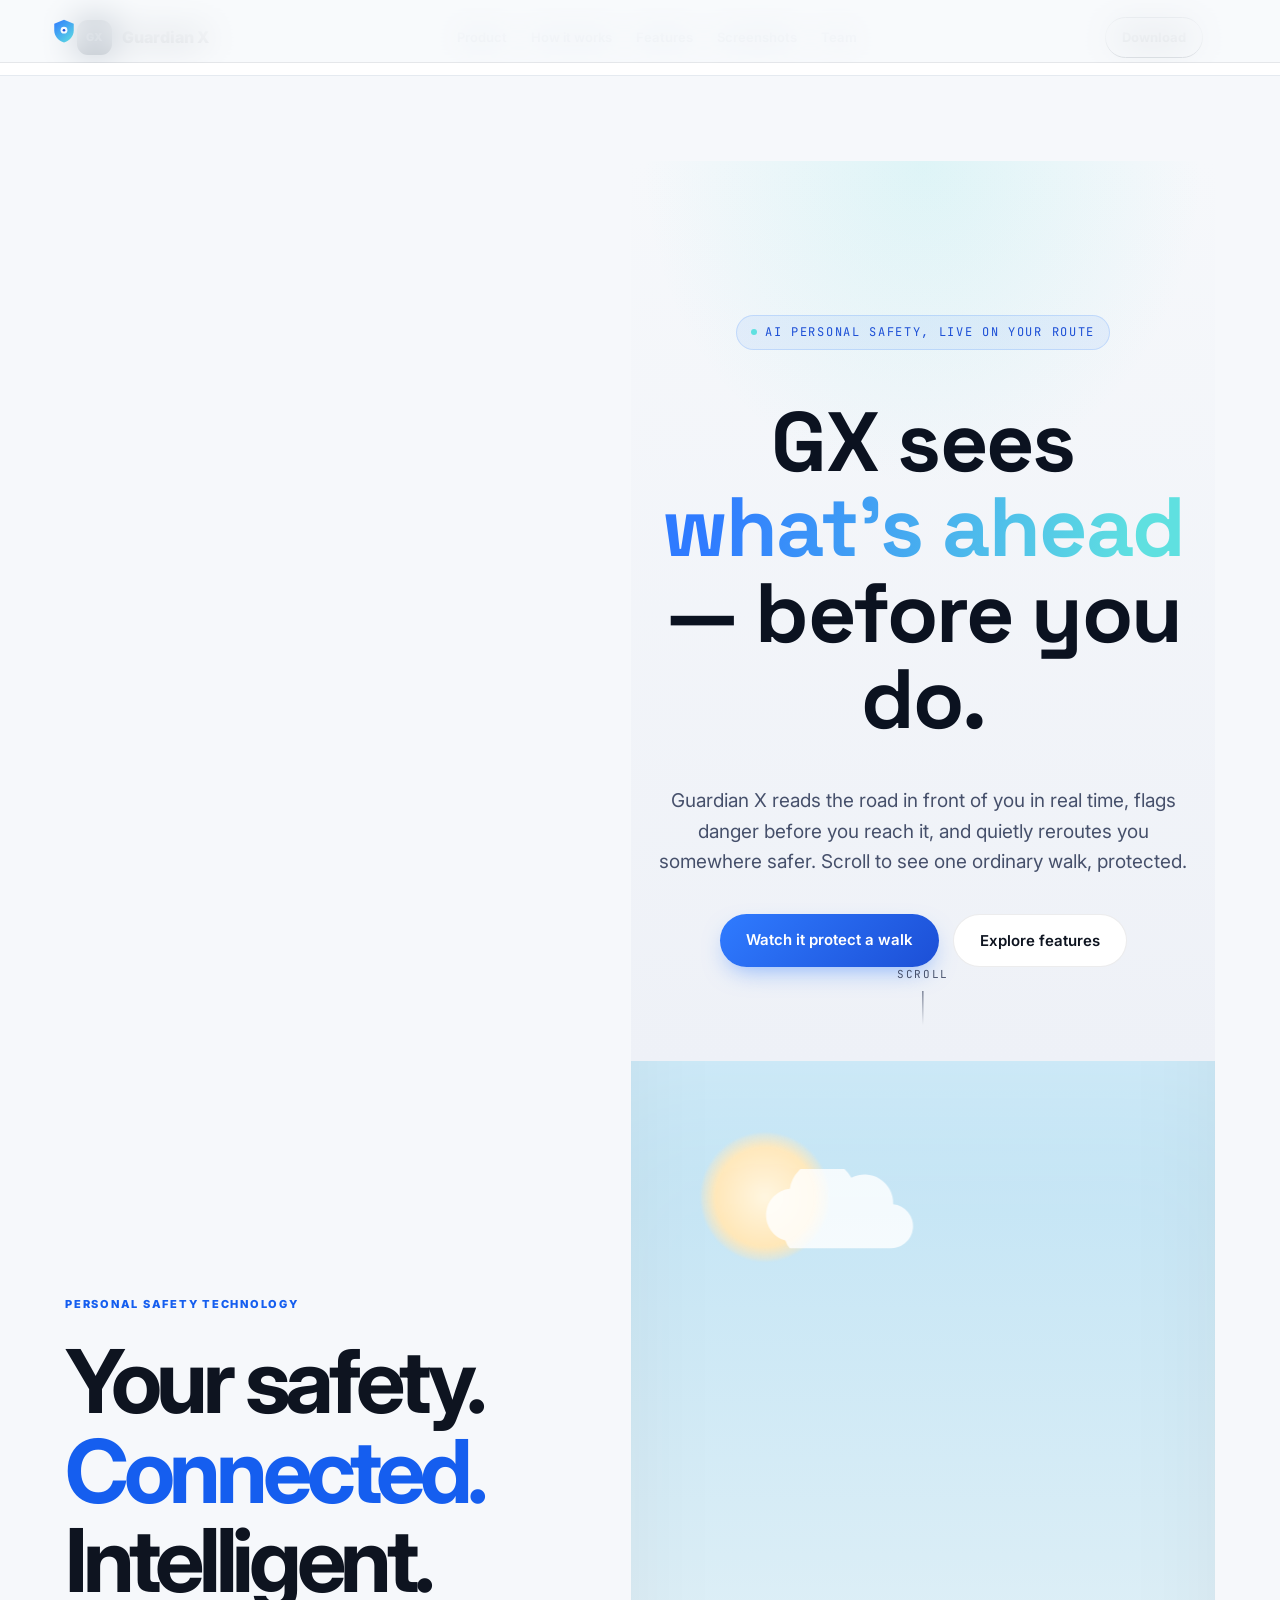
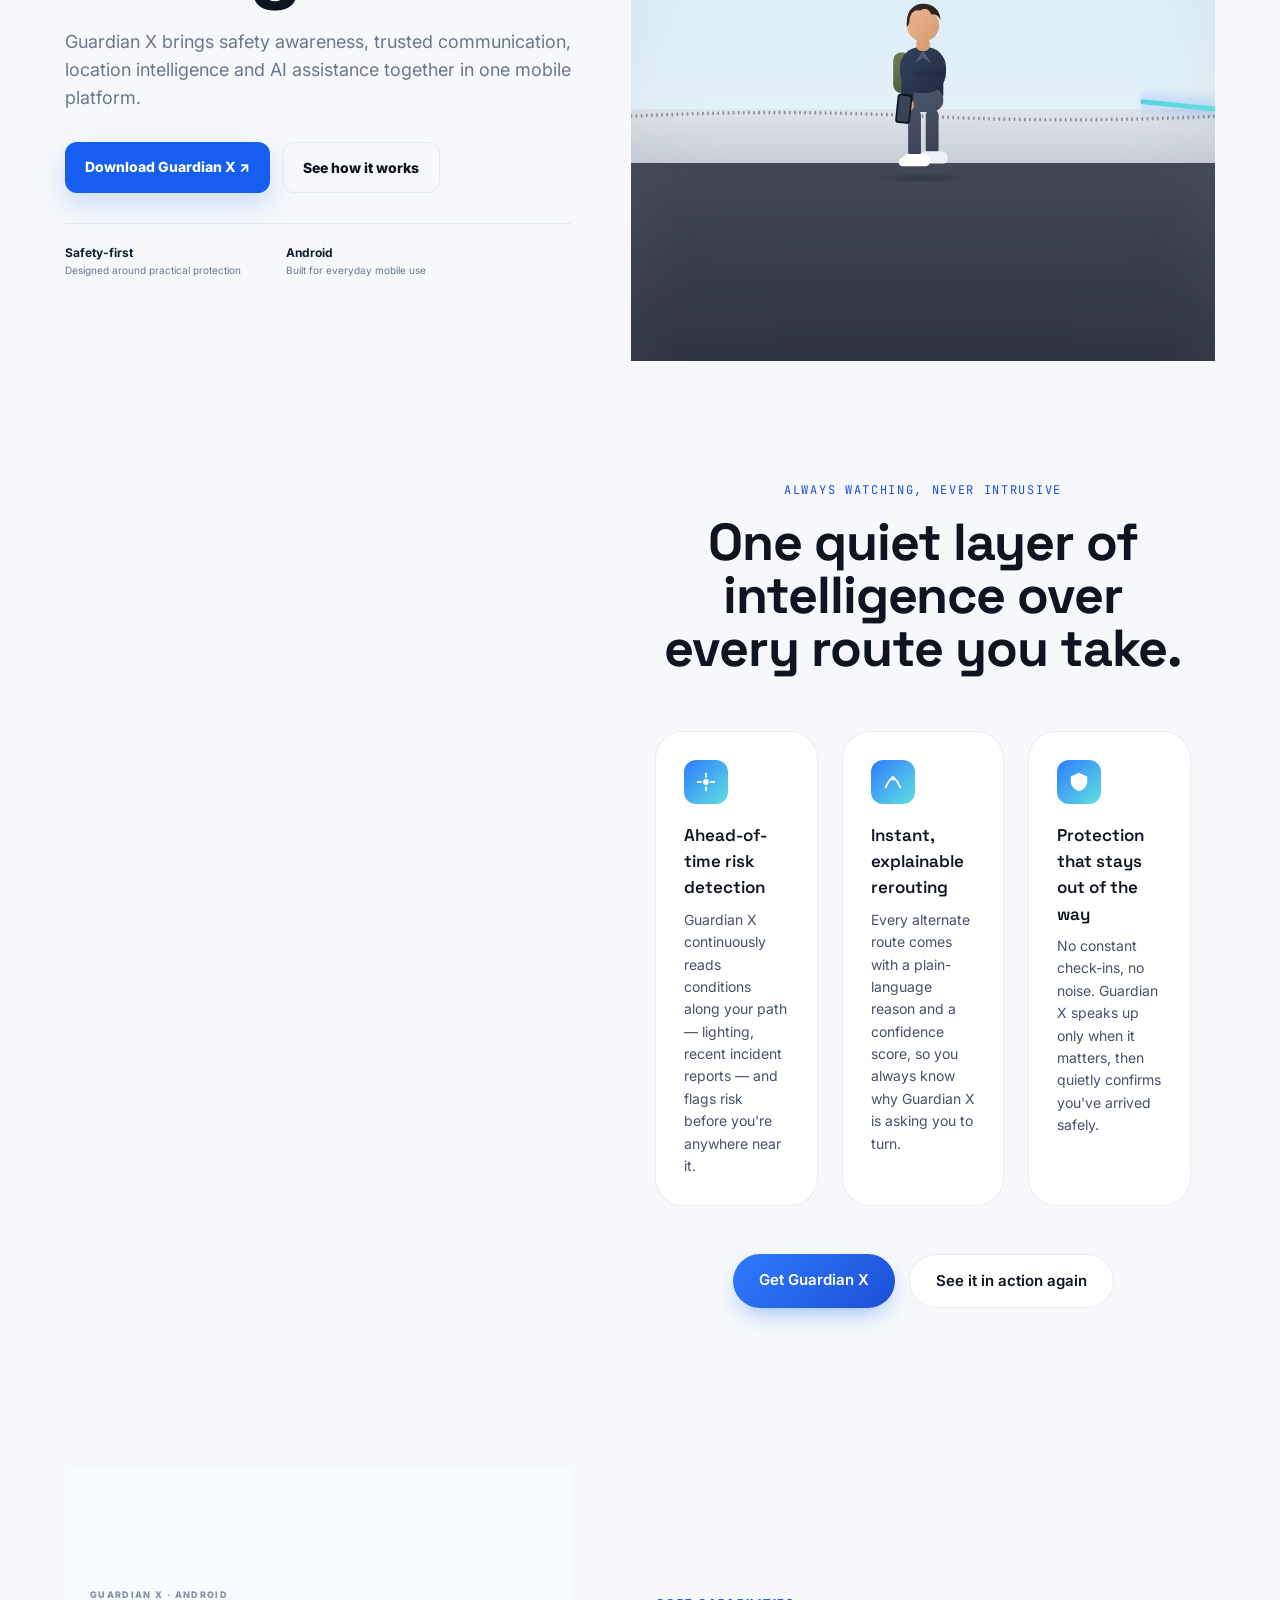
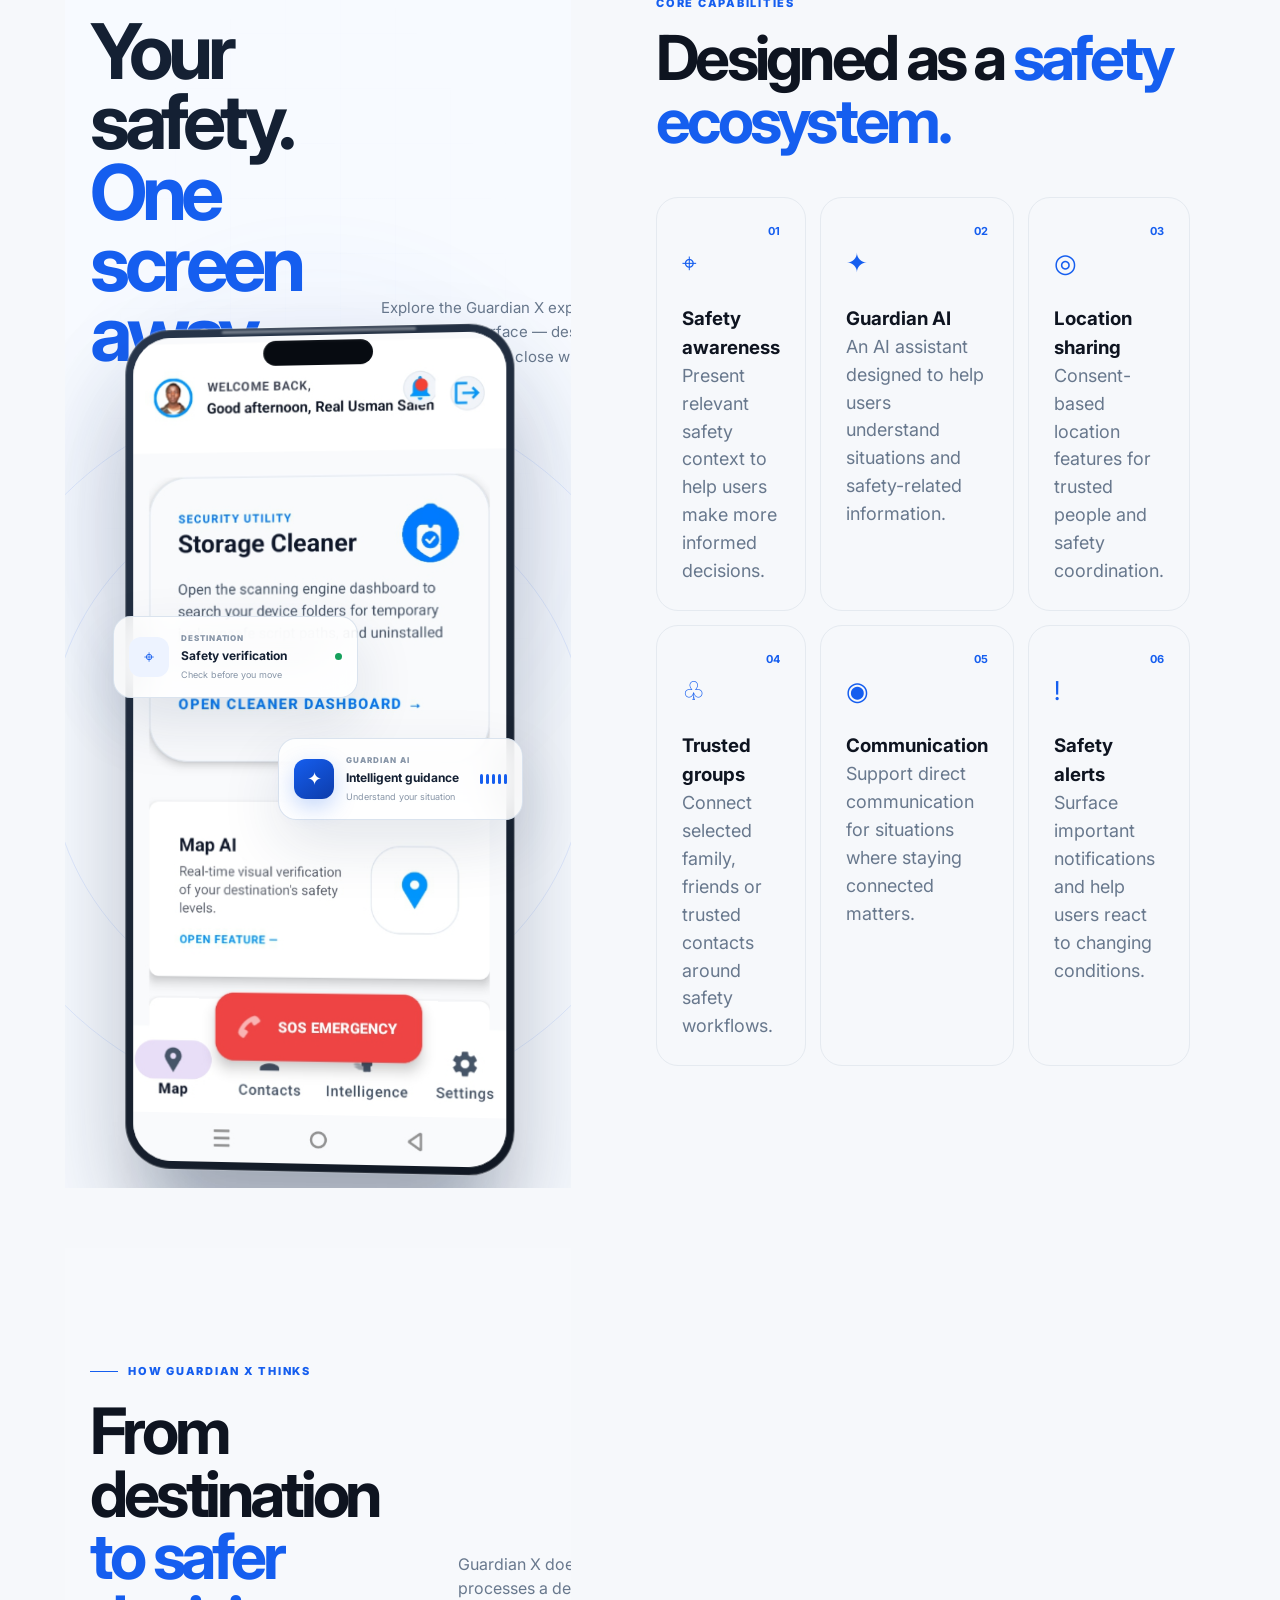
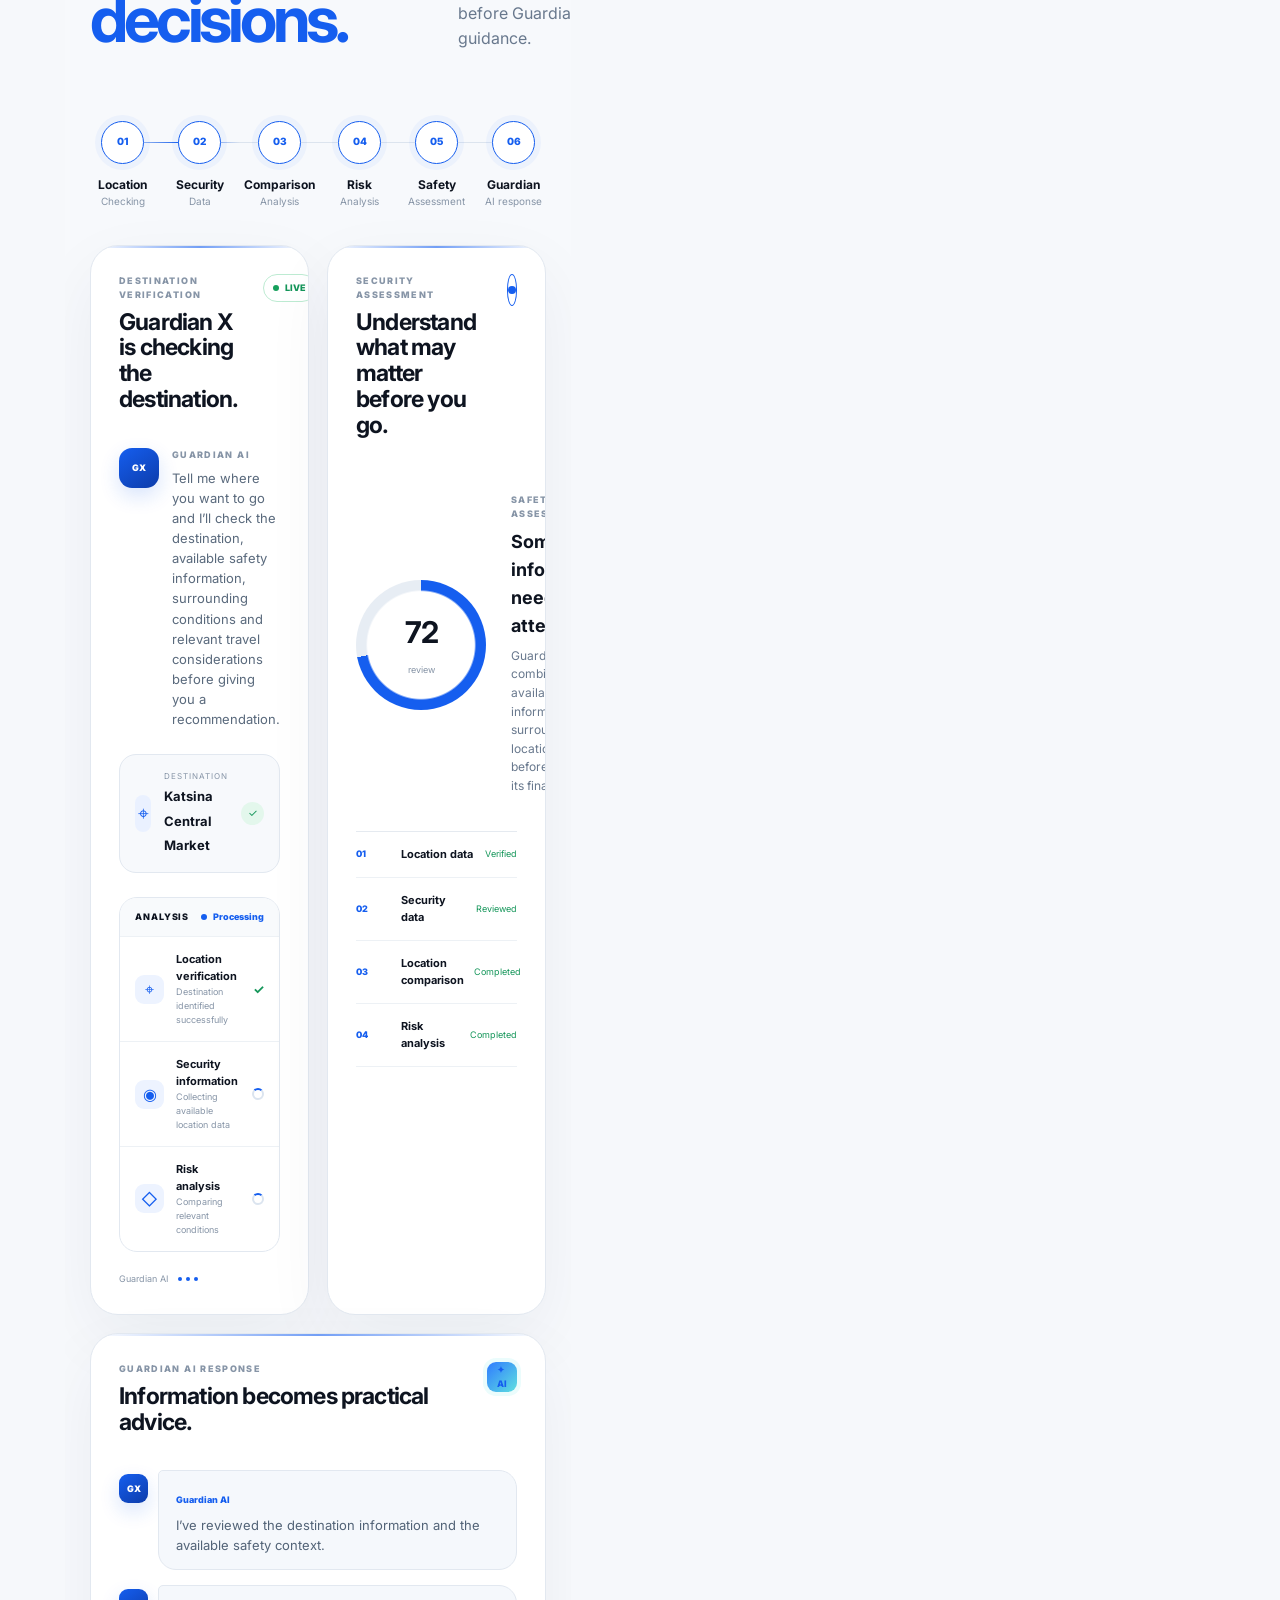
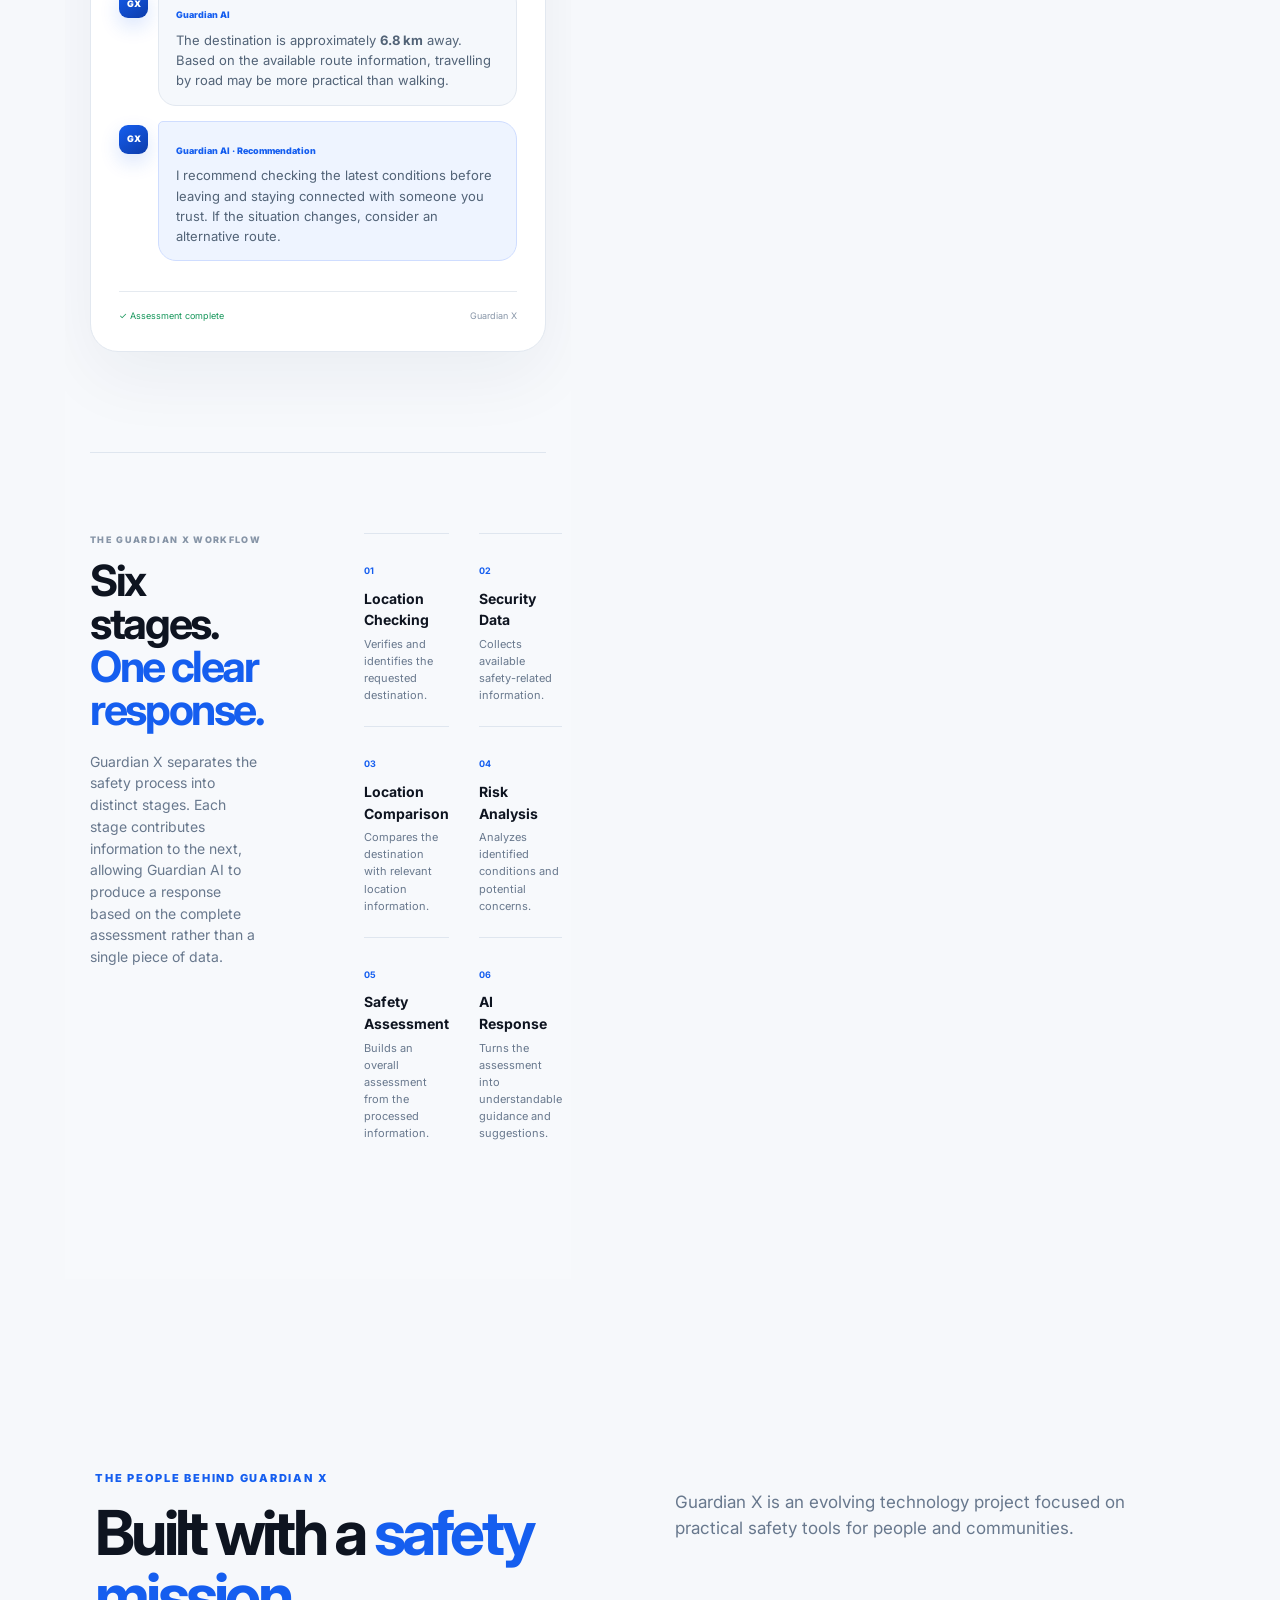
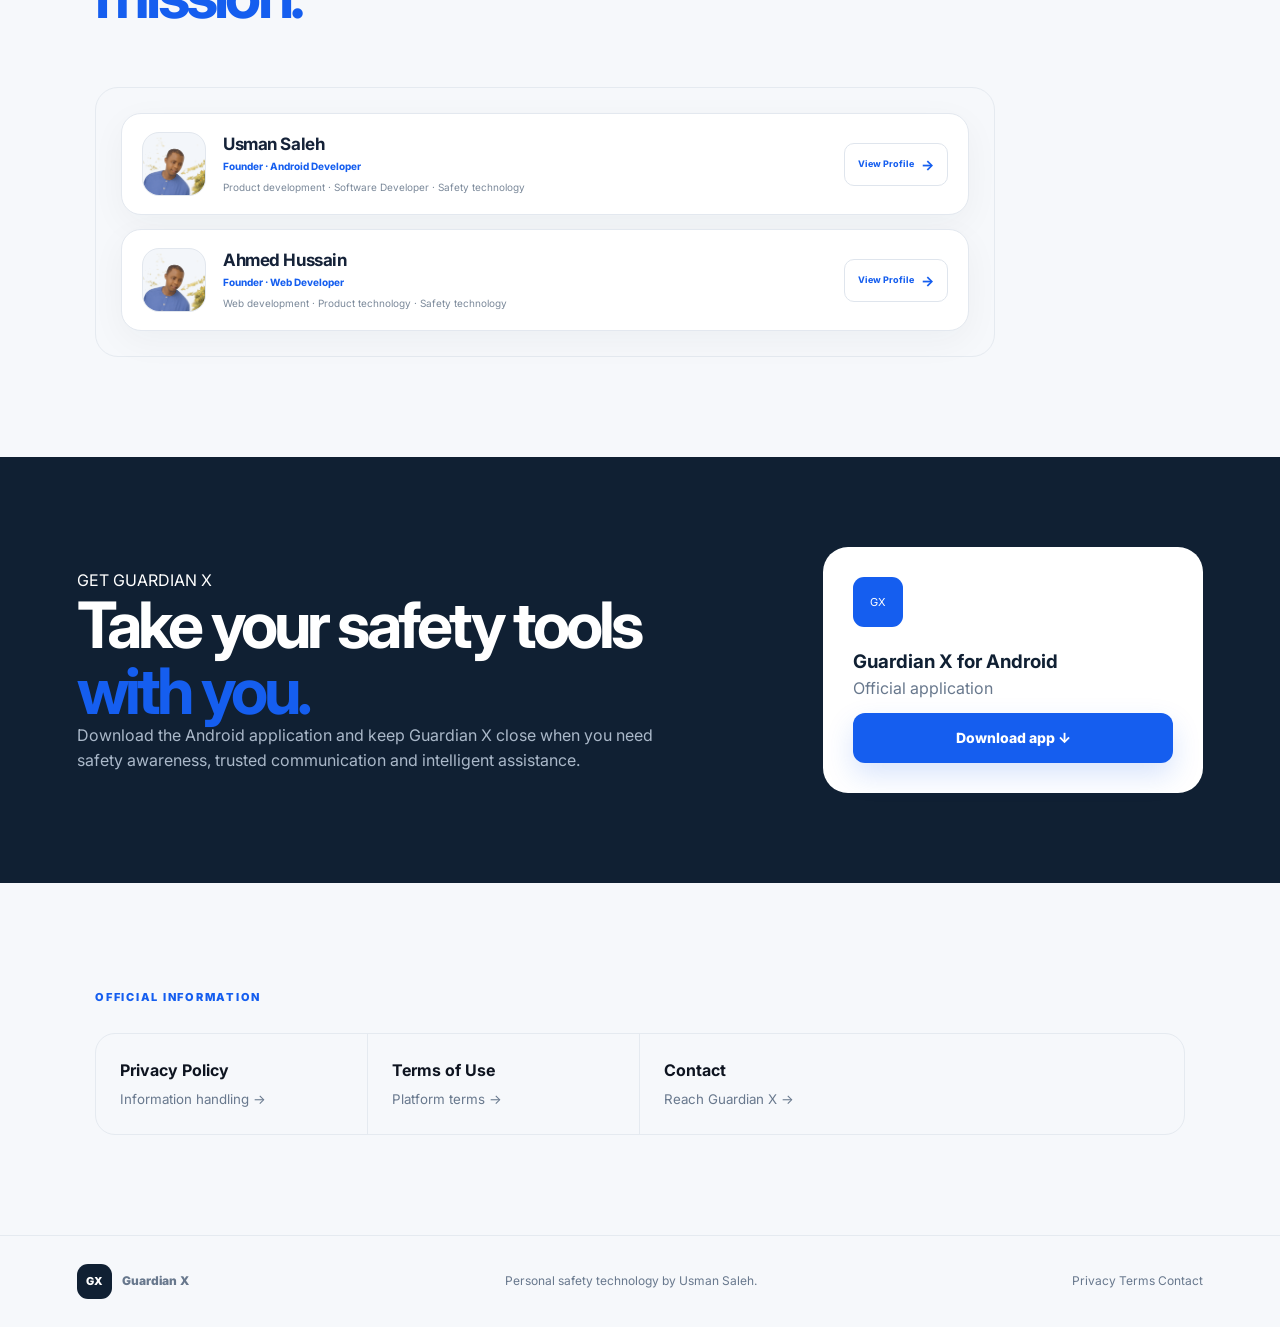
==== index.html @ cfb10de3 "Update index.html" ====
<!doctype html>
<html lang="en">
<head>
<meta charset="utf-8">
<meta name="viewport" content="width=device-width,initial-scale=1">
<meta name="description" content="Guardian X — intelligent personal safety technology.">
<title>Guardian X — Intelligent Personal Safety</title>
<link rel="stylesheet" href="assets/style.css">
<link rel="stylesheet" href="assets/founders.css">
<link rel="stylesheet" href="assets/.css">
  
</head>
<body>

  
<header class="header">
<a class="brand" href="#top"><span>GX</span> Guardian X</a>
<nav><a href="#product">Product</a><a href="#how">How it works</a><a href="#features">Features</a><a href="#screens">Screenshots</a><a href="#team">Team</a></nav>
<a class="nav-btn" href="#download">Download</a>
</header>

<main id="top">
<section class="hero">
<div>
<label>PERSONAL SAFETY TECHNOLOGY</label>
<h1>Your safety.<br><i>Connected.</i> Intelligent.</h1>
<p>Guardian X brings safety awareness, trusted communication, location intelligence and AI assistance together in one mobile platform.</p>
<div class="actions"><a class="primary" href="#download">Download Guardian X ↗</a><a class="secondary" href="#how">See how it works</a></div>
<div class="trust"><div><b>Safety-first</b><small>Designed around practical protection</small></div><div><b>Android</b><small>Built for everyday mobile use</small></div></div>
</div>
  <section id="appContainer"></section>

<script>

  async function loadApp(){

    const html = await fetch("app.html").then(r=>r.text());

    document.getElementById("appContainer").innerHTML = html;

    // CSS
    const css=document.createElement("link");
    css.rel="stylesheet";
    css.href="app.css";
    document.head.appendChild(css);

    // JS
    const js=document.createElement("script");
    js.src="app.js";
    document.body.appendChild(js);

}

loadApp();

</script>

  <section class="gx-app-showcase" id="app-preview">

    <div class="gx-app-bg-glow"></div>
    <div class="gx-app-grid"></div>

    <div class="gx-app-header">

	  <div>
		<span class="gx-mini-label">GUARDIAN X · ANDROID</span>

		<h2>
		  Your safety.
		  <span>One screen away.</span>
		</h2>
	  </div>

	  <p>
		Explore the Guardian X experience through the real application
		interface — designed to keep important safety information close
		when it matters.
	  </p>

    </div>
    <!-- MAIN PRODUCT VIEW -->

    <div class="gx-product-stage">

	  <!-- LEFT FLOATING CARD -->

	  <div class="gx-floating-card gx-float-left">

		<div class="gx-float-icon">⌖</div>

		<div>
		  <small>DESTINATION</small>
		  <strong>Safety verification</strong>
		  <span>Check before you move</span>
		</div>

		<i class="gx-live-dot"></i>

	  </div>


	  <!-- APP SCREEN -->

	  <div class="gx-device-wrap">

		<div class="gx-device-shadow"></div>

		<div class="gx-device">

		  <div class="gx-device-camera"></div>

		  <div class="gx-device-screen">

			<div class="gx-screen-slide active">
			  <img
				src="assets/guardian_x_home.png"
				alt="Guardian X home screen"
			  >
			</div>

			<div class="gx-screen-slide">
			  <img
				src="assets/ai.png"
				alt="Guardian X destination verification"
			  >
			</div>

			<div class="gx-screen-slide">
			  <img
				src="assets/place-security-check.png"
				alt="Guardian X security check"
			  >
			</div>

			<div class="gx-screen-slide">
			  <img
				src="assets/safety-guidance.png"
				alt="Guardian X safety guidance"
			  >
			</div>

		  </div>

		</div>

	  </div>


	  <!-- RIGHT FLOATING CARD -->

	  <div class="gx-floating-card gx-float-right">

		<div class="gx-float-icon ai">✦</div>

		<div>
		  <small>GUARDIAN AI</small>
		  <strong>Intelligent guidance</strong>
		  <span>Understand your situation</span>
		</div>

		<div class="gx-ai-wave">
		  <i></i>
		  <i></i>
		  <i></i>
		  <i></i>
		  <i></i>
		</div>

	  </div>


	  <!-- DECORATIVE ORBIT -->

	  <div class="gx-orbit orbit-one"></div>
	  <div class="gx-orbit orbit-two"></div>

    </div>


    <!-- SLIDE CONTROLS -->

    <div class="gx-slide-controls">

    </div>


    <div class="gx-app-caption">

    </div>

  </section>


<section class="section" id="features">
<label>CORE CAPABILITIES</label><h2>Designed as a <i>safety ecosystem.</i></h2>
<div class="features">
<article><b>01</b><span>⌖</span><h3>Safety awareness</h3><p>Present relevant safety context to help users make more informed decisions.</p></article>
<article><b>02</b><span>✦</span><h3>Guardian AI</h3><p>An AI assistant designed to help users understand situations and safety-related information.</p></article>
<article><b>03</b><span>◎</span><h3>Location sharing</h3><p>Consent-based location features for trusted people and safety coordination.</p></article>
<article><b>04</b><span>♧</span><h3>Trusted groups</h3><p>Connect selected family, friends or trusted contacts around safety workflows.</p></article>
<article><b>05</b><span>◉</span><h3>Communication</h3><p>Support direct communication for situations where staying connected matters.</p></article>
<article><b>06</b><span>!</span><h3>Safety alerts</h3><p>Surface important notifications and help users react to changing conditions.</p></article>
</div>
</section>
  <section class="gx-showcase" id="screens">
    <div class="gx-section">

	  <div class="gx-section-label">
		<span class="gx-label-line"></span>
		HOW GUARDIAN X THINKS
	  </div>

	  <div class="gx-showcase-heading">
		<div>
		  <h2>
			From destination
			<span>to safer decisions.</span>
		  </h2>
		</div>

		<p>
		  Guardian X does more than return information. It processes a
		  destination through multiple safety stages before Guardian AI
		  turns the results into clear, practical guidance.
		</p>
	  </div>


	  <!-- ANALYSIS PIPELINE -->

	  <div class="gx-pipeline">

		<div class="gx-pipeline-line">
		  <div class="gx-pulse"></div>
		</div>

		<div class="gx-pipeline-step active">
		  <div class="gx-step-icon">01</div>
		  <strong>Location</strong>
		  <small>Checking</small>
		</div>

		<div class="gx-pipeline-step active">
		  <div class="gx-step-icon">02</div>
		  <strong>Security</strong>
		  <small>Data</small>
		</div>

		<div class="gx-pipeline-step active">
		  <div class="gx-step-icon">03</div>
		  <strong>Comparison</strong>
		  <small>Analysis</small>
		</div>

		<div class="gx-pipeline-step active">
		  <div class="gx-step-icon">04</div>
		  <strong>Risk</strong>
		  <small>Analysis</small>
		</div>

		<div class="gx-pipeline-step active">
		  <div class="gx-step-icon">05</div>
		  <strong>Safety</strong>
		  <small>Assessment</small>
		</div>

		<div class="gx-pipeline-step active">
		  <div class="gx-step-icon">06</div>
		  <strong>Guardian</strong>
		  <small>AI response</small>
		</div>

	  </div>

	
	  <!-- PRODUCT DEMO -->

	  <div class="gx-demo-grid">


		<!-- DESTINATION VERIFICATION -->

		<article class="gx-demo-card gx-destination-card">

		  <div class="gx-card-top">
			<div>
			  <span class="gx-mini-label">DESTINATION VERIFICATION</span>
			  <h3>Guardian X is checking the destination.</h3>
			</div>

			<span class="gx-live">
			  <i></i> LIVE
			</span>
		  </div>


		  <div class="gx-ai-message">

			<div class="gx-ai-avatar">
			  GX
			</div>

			<div>
			  <span class="gx-message-label">
				GUARDIAN AI
			  </span>

			  <p>
				Tell me where you want to go and I’ll check the
				destination, available safety information,
				surrounding conditions and relevant travel
				considerations before giving you a recommendation.
			  </p>
			</div>

		  </div>


		  <div class="gx-location-input">

			<div class="gx-location-pin">⌖</div>

			<div>
			  <small>DESTINATION</small>
			  <strong>Katsina Central Market</strong>
			</div>

			<span class="gx-check">✓</span>

		  </div>


		  <div class="gx-analysis">

			<div class="gx-analysis-head">
			  <span>ANALYSIS</span>
			  <span class="gx-scanning">
				<i></i> Processing
			  </span>
			</div>


			<div class="gx-analysis-row">
			  <span class="gx-analysis-icon">⌖</span>

			  <div>
				<strong>Location verification</strong>
				<small>Destination identified successfully</small>
			  </div>

			  <b>✓</b>
			</div>


			<div class="gx-analysis-row">
			  <span class="gx-analysis-icon">◉</span>

			  <div>
				<strong>Security information</strong>
				<small>Collecting available location data</small>
			  </div>

			  <b class="gx-loader"></b>
			</div>


			<div class="gx-analysis-row">
			  <span class="gx-analysis-icon">◇</span>

			  <div>
				<strong>Risk analysis</strong>
				<small>Comparing relevant conditions</small>
			  </div>

			  <b class="gx-loader delay"></b>
			</div>

		  </div>


		  <div class="gx-ai-typing">

			<span>Guardian AI</span>

			<div class="gx-dots">
			  <i></i>
			  <i></i>
			  <i></i>
			</div>

		  </div>

		</article>



		<!-- SECURITY CHECK -->

		<article class="gx-demo-card gx-security-card">

		  <div class="gx-card-top">
			<div>
			  <span class="gx-mini-label">SECURITY ASSESSMENT</span>
			  <h3>Understand what may matter before you go.</h3>
			</div>

			<div class="gx-status-ring">
			  <span></span>
			</div>
		  </div>


		  <div class="gx-security-score">

			<div class="gx-score-circle">
			  <div>
				<strong>72</strong>
				<small>review</small>
			  </div>
			</div>

			<div>
			  <span class="gx-message-label">
				SAFETY ASSESSMENT
			  </span>

			  <h4>Some information needs attention.</h4>

			  <p>
				Guardian X combines the available security
				information and surrounding location context
				before preparing its final response.
			  </p>
			</div>

		  </div>


		  <div class="gx-info-list">

			<div>
			  <span>01</span>
			  <strong>Location data</strong>
			  <small>Verified</small>
			</div>

			<div>
			  <span>02</span>
			  <strong>Security data</strong>
			  <small>Reviewed</small>
			</div>

			<div>
			  <span>03</span>
			  <strong>Location comparison</strong>
			  <small>Completed</small>
			</div>

			<div>
			  <span>04</span>
			  <strong>Risk analysis</strong>
			  <small>Completed</small>
			</div>

		  </div>

		</article>



		<!-- AI RESPONSE -->

		<article class="gx-demo-card gx-response-card">

		  <div class="gx-card-top">
			<div>
			  <span class="gx-mini-label">GUARDIAN AI RESPONSE</span>
			  <h3>Information becomes practical advice.</h3>
			</div>

			<span class="gx-ai-badge">✦ AI</span>
		  </div>


		  <div class="gx-chat-window">

			<div class="gx-chat assistant">

			  <div class="gx-small-avatar">
				GX
			  </div>

			  <div class="gx-chat-bubble">

				<span>Guardian AI</span>

				<p>
				  I’ve reviewed the destination information
				  and the available safety context.
				</p>

			  </div>

			</div>


			<div class="gx-chat assistant">

			  <div class="gx-small-avatar">
				GX
			  </div>

			  <div class="gx-chat-bubble">

				<span>Guardian AI</span>

				<p>
				  The destination is approximately
				  <strong>6.8 km</strong> away. Based on the
				  available route information, travelling by
				  road may be more practical than walking.
				</p>

			  </div>

			</div>


			<div class="gx-chat assistant">

			  <div class="gx-small-avatar">
				GX
			  </div>

			  <div class="gx-chat-bubble final">

				<span>Guardian AI · Recommendation</span>

				<p>
				  I recommend checking the latest conditions
				  before leaving and staying connected with
				  someone you trust. If the situation changes,
				  consider an alternative route.
				</p>

			  </div>

			</div>

		  </div>


		  <div class="gx-response-footer">

			<span>
			  ✓ Assessment complete
			</span>

			<span>
			  Guardian X
			</span>

		  </div>

		</article>

	  </div>


	  <!-- EXPLANATION -->

	  <div class="gx-workflow">

		<div class="gx-workflow-copy">

		  <span class="gx-mini-label">
			THE GUARDIAN X WORKFLOW
		  </span>

		  <h3>
			Six stages.
			<span>One clear response.</span>
		  </h3>

		  <p>
			Guardian X separates the safety process into distinct
			stages. Each stage contributes information to the next,
			allowing Guardian AI to produce a response based on the
			complete assessment rather than a single piece of data.
		  </p>

		</div>


		<div class="gx-workflow-list">

		  <div>
			<b>01</b>
			<strong>Location Checking</strong>
			<p>Verifies and identifies the requested destination.</p>
		  </div>

		  <div>
			<b>02</b>
			<strong>Security Data</strong>
			<p>Collects available safety-related information.</p>
		  </div>

		  <div>
			<b>03</b>
			<strong>Location Comparison</strong>
			<p>Compares the destination with relevant location information.</p>
		  </div>

		  <div>
			<b>04</b>
			<strong>Risk Analysis</strong>
			<p>Analyzes identified conditions and potential concerns.</p>
		  </div>

		  <div>
			<b>05</b>
			<strong>Safety Assessment</strong>
			<p>Builds an overall assessment from the processed information.</p>
		  </div>

		  <div>
			<b>06</b>
			<strong>AI Response</strong>
			<p>Turns the assessment into understandable guidance and suggestions.</p>
		  </div>

		</div>

	  </div>

    </div>
  </section>
</section>
	  <!-- FOUNDERS -->

	<section class="section" id="team">

	  <label>THE PEOPLE BEHIND GUARDIAN X</label>

	  <div class="two">
        <h2>Built with a <i>safety mission.</i></h2>

        <p>
		  Guardian X is an evolving technology project focused on
		  practical safety tools for people and communities.
        </p>
	  </div>


	  <div class="team">

        <!-- FOUNDER 01 -->
        <div class="team-member">

		  <img
			src="assets/fu.png"
			alt="Usman Saleh"
			class="avatar"
		  >

		  <div class="team-details">

			<h3>Usman Saleh</h3>

			<b>Founder · Android Developer</b>

			<p>
			  Product development · Software Developer ·
			  Safety technology
			</p>

		  </div>

		  <a
			href="usman.html"
			class="team-profile">

			View Profile
			<span>→</span>

		  </a>

        </div>


        <!-- FOUNDER 02 -->
        <div class="team-member">

		  <img
			src="assets/fu.png"
			alt="Founder"
			class="avatar"
		  >

		  <div class="team-details">

			<h3>Ahmed Hussain</h3>

			<b>Founder · Web Developer</b>

			<p>
			  Web development · Product technology ·
			  Safety technology
			</p>

		  </div>

		  <a
			href="founder-2.html"
			class="team-profile">

			View Profile
			<span>→</span>

		  </a>

        </div>

	  </div>

	</section>
<section class="download" id="download">
<div><label>GET GUARDIAN X</label><h2>Take your safety tools<br><i>with you.</i></h2><p>Download the Android application and keep Guardian X close when you need safety awareness, trusted communication and intelligent assistance.</p></div>
<div class="download-card"><div class="badge">GX</div><h3>Guardian X for Android</h3><p>Official application</p><a class="primary full" href="#" 
onclick="alert('Download link not available now');return false;">Download app ↓</a></div>
</section>

<section class="section"><label>OFFICIAL INFORMATION</label>
<div class="links">
<a href="pages/privacy.html"><b>Privacy Policy</b><small>Information handling →</small></a>
<a href="pages/terms.html"><b>Terms of Use</b><small>Platform terms →</small></a>
<a href="pages/contact.html"><b>Contact</b><small>Reach Guardian X →</small></a>
</div></section>
</main>

<footer><a class="brand" href="#top"><span>GX</span> Guardian X</a><p>Personal safety technology by Usman Saleh.</p><div><a href="pages/privacy.html">Privacy</a> <a href="pages/terms.html">Terms</a> <a href="pages/contact.html">Contact</a></div></footer>

<script type="text/javascript">
    (function(c,l,a,r,i,t,y){
        c[a]=c[a]||function(){(c[a].q=c[a].q||[]).push(arguments)};
        t=l.createElement(r);t.async=1;t.src="https://www.clarity.ms/tag/"+i;
        y=l.getElementsByTagName(r)[0];y.parentNode.insertBefore(t,y);
    })(window, document, "clarity", "script", "xvtk78280f");
</script>
<script src="app.js"></script>
</body></html>
---- assets/style.css ----
*{box-sizing:border-box}html{scroll-behavior:smooth}body{margin:0;font-family:Inter,Arial,sans-serif;color:#102033;background:#fff;line-height:1.55}a{text-decoration:none;color:inherit}.header{height:76px;border-bottom:1px solid #e5eaf0;display:flex;align-items:center;padding:0 6%;gap:30px;position:sticky;top:0;background:#fffffff2;backdrop-filter:blur(14px);z-index:5}.brand{display:flex;align-items:center;gap:10px;font-weight:850}.brand span,.badge{display:grid;place-items:center;background:#102033;color:white;width:35px;height:35px;border-radius:11px;font-size:11px}.header nav{display:flex;gap:24px;margin:auto;color:#68788d;font-size:13px;font-weight:650}.nav-btn{border:1px solid #102033;border-radius:99px;padding:9px 16px;font-size:13px;font-weight:750}.hero{max-width:1200px;margin:auto;min-height:670px;padding:85px 25px;display:grid;grid-template-columns:1.1fr .9fr;gap:60px;align-items:center}.hero label,section>label{font-size:11px;letter-spacing:.16em;color:#155eef;font-weight:850}.hero h1,h2{letter-spacing:-.06em;line-height:1.02}.hero h1{font-size:clamp(50px,7vw,88px);margin:22px 0}.hero i,h2 i{color:#155eef;font-style:normal}.hero p{font-size:18px;color:#68788d;max-width:650px}.actions{display:flex;gap:12px;margin:30px 0;flex-wrap:wrap}.primary,.secondary{display:inline-flex;justify-content:center;padding:14px 20px;border-radius:12px;font-weight:800;font-size:14px}.primary{background:#155eef;color:#fff;box-shadow:0 12px 28px #155eef2b}.secondary{border:1px solid #e5eaf0}.trust{display:flex;gap:45px;border-top:1px solid #e5eaf0;padding-top:20px;font-size:12px;color:#68788d}.trust b,.trust small{display:block}.trust b{color:#102033}.phone{width:310px;height:555px;background:#17283a;border:8px solid #17283a;border-radius:43px;margin:auto;box-shadow:0 35px 80px #17283a2b}.phone-screen{height:100%;border-radius:35px;background:linear-gradient(160deg,#f7fbff,#e8f1ff);padding:27px 20px;position:relative}.phone-head{display:flex;justify-content:space-between;font-size:12px;font-weight:800;margin-bottom:45px}.phone-head b{color:#18a957}.phone-screen h2{font-size:28px;margin:8px 0 25px}.card{background:white;border-radius:17px;padding:15px;display:flex;gap:10px;align-items:center;box-shadow:0 12px 25px #203e6314;font-size:12px}.card>span{background:#edf4ff;padding:8px;border-radius:11px;color:#155eef}.card div{flex:1}.card small,.tiles small{display:block;color:#68788d;font-size:10px}.tiles{display:grid;grid-template-columns:1fr 1fr;gap:10px;margin-top:10px}.tiles>div{background:white;border-radius:15px;padding:13px;font-size:10px}.tiles b{display:block;color:#155eef;margin-bottom:10px}.phone-nav{position:absolute;bottom:15px;left:20px;right:20px;background:#fff;border-radius:15px;padding:13px;text-align:center;color:#9aa7b7}.phone-nav span{color:#155eef}.strip{border-block:1px solid #e5eaf0;padding:21px 5%;display:flex;justify-content:center;gap:45px;flex-wrap:wrap;color:#9aa7b7;font-size:10px;letter-spacing:.14em;font-weight:800}.section{max-width:1140px;margin:auto;padding:100px 25px}.two{display:grid;grid-template-columns:1fr 1fr;gap:70px}.two h2,.section>h2{font-size:clamp(38px,5vw,62px);margin:12px 0}.two p{color:#68788d;font-size:17px}.soft{background:#f5f8fc}.grid3{display:grid;grid-template-columns:repeat(3,1fr);gap:1px;background:#dfe6ef;margin-top:30px}.grid3 article{background:#f8faff;padding:30px}.grid3 article>b,.steps>b{color:#155eef;font-size:11px}.grid3 h3{font-size:23px}.grid3 p,.steps p,.features p{color:#68788d}.steps{display:grid;grid-template-columns:repeat(4,1fr);margin-top:55px;border-top:1px solid #e5eaf0}.steps>div{padding:25px 20px 25px 0;border-right:1px solid #e5eaf0;margin-right:20px}.features{display:grid;grid-template-columns:repeat(3,1fr);gap:14px;margin-top:45px}.features article{min-height:235px;border:1px solid #e5eaf0;border-radius:22px;padding:25px;position:relative}.features article>b{position:absolute;right:25px;color:#155eef;font-size:11px}.features article>span{display:block;color:#155eef;font-size:26px;margin:20px 0}.showcase{background:#fbfcfe}.shots{display:grid;grid-template-columns:repeat(3,1fr);gap:22px;margin-top:50px}.shot{border:1px solid #e5eaf0;background:white;border-radius:25px;padding:20px}.shot.featured{transform:translateY(-16px);box-shadow:0 25px 60px #142d501f}.mock{min-height:385px;border-radius:17px;background:linear-gradient(155deg,#edf3fb,#fff);padding:22px;margin-bottom:18px}.mock h3{font-size:29px;line-height:1.03;margin:45px 0 20px}.map{height:105px;border-radius:15px;background:repeating-linear-gradient(45deg,#e1e9f3,#e1e9f3 10px,#d5e0ec 11px,#d5e0ec 12px)}.line{height:12px;background:#dbe4ef;border-radius:8px;margin-top:18px}.short{width:60%}.bubble{padding:11px;border-radius:14px;background:#e8f0ff;font-size:11px}.bubble.user{background:#155eef;color:white;margin-left:30px}.input{margin-top:40px;background:white;border:1px solid #e1e7ef;padding:12px;border-radius:13px;color:#8b98a9;font-size:11px}.person{padding:14px 0;border-bottom:1px solid #e4e9ef;font-size:12px}.team{display:flex;gap:20px;align-items:center;border:1px solid #e5eaf0;border-radius:23px;padding:25px;margin-top:45px;max-width:650px}.avatar{width:70px;height:70px;border-radius:20px;background:#eaf2ff;color:#155eef;display:grid;place-items:center;font-weight:900}.team h3{margin:0;font-size:22px}.team>b{color:#155eef}.team p,.note{color:#68788d;font-size:13px}.download{background:#102033;color:#fff;padding:90px 6%;display:grid;grid-template-columns:1fr 380px;gap:80px;align-items:center}.download h2{font-size:clamp(40px,5vw,65px)}.download p{color:#aab8c9;max-width:620px}.download-card{background:white;color:#102033;padding:30px;border-radius:25px}.badge{width:50px;height:50px;background:#155eef}.download-card h3{margin:20px 0 0}.download-card p{color:#68788d}.full{width:100%;margin-top:12px}.download-card small{display:block;text-align:center;color:#68788d;margin-top:12px}.links{display:grid;grid-template-columns:repeat(4,1fr);border:1px solid #e5eaf0;border-radius:20px;overflow:hidden;margin-top:25px}.links a{padding:24px;border-right:1px solid #e5eaf0}.links a:last-child{border:0}.links small{display:block;color:#68788d;margin-top:7px}footer{border-top:1px solid #e5eaf0;padding:28px 6%;display:flex;align-items:center;gap:25px;color:#68788d;font-size:12px}footer p{margin:auto}@media(max-width:850px){.header nav{display:none}.hero,.two,.download{grid-template-columns:1fr}.hero{padding-top:55px}
.phone{order:-1;width:275px;height:510px}
.grid3,.features,.shots{grid-template-columns:1fr}
.shot.featured{transform:none}.steps{grid-template-columns:1fr 1fr}
.links{grid-template-columns:1fr 1fr}.links a:nth-child(2){border-right:0}
.links a:nth-child(-n+2){border-bottom:1px solid #e5eaf0}footer{flex-wrap:wrap}footer p{width:100%;order:3}.two{gap:25px}}
.gx-app-showcase {
    position: relative;
    min-height: 900px;
    overflow: hidden;
    background: #f7faff;
    padding: 120px 25px 90px;
    color: #142033;
}

.gx-app-bg-glow {
    position: absolute;
    width: 650px;
    height: 650px;
    left: 50%;
    top: 50%;
    transform: translate(-50%, -50%);
    background: radial-gradient(
        circle,
        rgba(21,94,239,.12),
        rgba(21,94,239,.035) 35%,
        transparent 70%
    );
    filter: blur(8px);
    animation: gxGlow 5s ease-in-out infinite;
}

@keyframes gxGlow {
    0%,100% {
        opacity: .55;
        transform: translate(-50%,-50%) scale(.9);
    }

    50% {
        opacity: 1;
        transform: translate(-50%,-50%) scale(1.08);
    }
}


/* BACKGROUND GRID */

.gx-app-grid {
    position: absolute;
    inset: 0;
    opacity: .35;

    background-image:
        linear-gradient(
            rgba(21,94,239,.035) 1px,
            transparent 1px
        ),
        linear-gradient(
            90deg,
            rgba(21,94,239,.035) 1px,
            transparent 1px
        );

    background-size: 55px 55px;

    mask-image: radial-gradient(
        ellipse at center,
        black 20%,
        transparent 75%
    );
}


/* HEADER */

.gx-app-header {
    position: relative;
    z-index: 5;

    max-width: 1120px;
    margin: auto;

    display: grid;
    grid-template-columns: 1fr 380px;
    gap: 80px;
    align-items: end;
}

.gx-mini-label {
    display: block;
    color: #155eef;
    font-size: 10px;
    letter-spacing: .16em;
    font-weight: 850;
}

.gx-app-header h2 {
    max-width: 720px;
    margin: 15px 0 0;

    font-size: clamp(
        45px,
        6vw,
        82px
    );

    line-height: .92;
    letter-spacing: -.07em;
}

.gx-app-header h2 span {
    color: #155eef;
}

.gx-app-header p {
    color: #68788d;
    font-size: 15px;
    line-height: 1.65;
    margin: 0;
}


/* PRODUCT STAGE */

.gx-product-stage {
    position: relative;

    max-width: 1250px;
    height: 610px;

    margin: 75px auto 0;

    display: flex;
    align-items: center;
    justify-content: center;
}


/* DEVICE */

.gx-device-wrap {
    position: relative;
    z-index: 5;

    width: min(
        390px,
        34vw
    );

    transform:
        perspective(1400px)
        rotateY(-4deg);

    animation: gxDeviceFloat 5s ease-in-out infinite;
}

@keyframes gxDeviceFloat {

    0%,100% {
        transform:
            perspective(1400px)
            rotateY(-4deg)
            translateY(0);
    }

    50% {
        transform:
            perspective(1400px)
            rotateY(-4deg)
            translateY(-13px);
    }
}


/* DEVICE SHADOW */

.gx-device-shadow {
    position: absolute;

    width: 80%;
    height: 70px;

    bottom: -35px;
    left: 10%;

    background: rgba(18,40,70,.22);

    filter: blur(35px);

    animation: gxShadow 5s ease-in-out infinite;
}

@keyframes gxShadow {

    0%,100% {
        transform: scale(.9);
        opacity: .45;
    }

    50% {
        transform: scale(.72);
        opacity: .22;
    }
}


/* PHONE FRAME */

.gx-device {
    position: relative;

    width: 100%;

    aspect-ratio: 9 / 19.5;

    padding: 8px;

    background:
        linear-gradient(
            145deg,
            #28364b,
            #101722
        );

    border-radius: 45px;

    box-shadow:
        0 60px 100px rgba(17,35,60,.28),
        0 0 0 1px rgba(255,255,255,.35),
        inset 0 0 0 1px rgba(255,255,255,.12);
}


/* PHONE HIGHLIGHT */

.gx-device:before {
    content: "";

    position: absolute;

    top: 2px;
    left: 25%;

    width: 50%;
    height: 3px;

    border-radius: 99px;

    background: rgba(255,255,255,.4);

    filter: blur(1px);
}


/* CAMERA / NOTCH */

.gx-device-camera {
    position: absolute;

    z-index: 20;

    width: 110px;
    height: 25px;

    top: 13px;
    left: 50%;

    transform: translateX(-50%);

    border-radius: 20px;

    background: #070b11;

    box-shadow:
        inset 0 1px 3px rgba(255,255,255,.07);
}


/* SCREEN */

.gx-device-screen {
    position: relative;

    width: 100%;
    height: 100%;

    overflow: hidden;

    border-radius: 38px;

    background: #ffffff;
}


/* SCREEN SLIDES */

.gx-screen-slide {
    position: absolute;

    inset: 0;

    opacity: 0;

    transform:
        translateX(35px)
        scale(.97);

    transition:
        opacity .7s ease,
        transform .7s cubic-bezier(.2,.8,.2,1);

    pointer-events: none;
}

.gx-screen-slide.active {
    opacity: 1;

    transform:
        translateX(0)
        scale(1);

    pointer-events: auto;
}

.gx-screen-slide img {
    display: block;

    width: 100%;
    height: 100%;

    object-fit: cover;

    object-position: center;
}


/* FLOATING CARDS */

.gx-floating-card {
    position: absolute;

    z-index: 8;

    display: flex;

    align-items: center;

    gap: 12px;

    width: 245px;

    padding: 15px;

    background: rgba(
        255,
        255,
        255,
        .86
    );

    border: 1px solid
        rgba(214,224,237,.9);

    border-radius: 18px;

    box-shadow:
        0 25px 60px rgba(
            26,
            52,
            87,
            .12
        );

    backdrop-filter: blur(18px);

    animation:
        gxFloatCard 4s
        ease-in-out
        infinite;
}

.gx-float-left {
    left: 5%;
    top: 28%;
}

.gx-float-right {
    right: 5%;
    top: 48%;

    animation-delay: 1.2s;
}

@keyframes gxFloatCard {

    0%,100% {
        transform: translateY(0);
    }

    50% {
        transform: translateY(-12px);
    }
}

.gx-float-icon {
    width: 40px;
    height: 40px;

    flex: 0 0 auto;

    display: grid;
    place-items: center;

    color: #155eef;

    background: #edf3ff;

    border-radius: 12px;

    font-size: 18px;
}

.gx-float-icon.ai {
    background:
        linear-gradient(
            145deg,
            #155eef,
            #0d3caa
        );

    color: white;

    box-shadow:
        0 8px 22px
        rgba(21,94,239,.25);
}

.gx-floating-card small {
    display: block;

    color: #8795a7;

    font-size: 8px;

    letter-spacing: .12em;

    font-weight: 850;
}

.gx-floating-card strong {
    display: block;

    font-size: 12px;

    margin-top: 3px;
}

.gx-floating-card span {
    display: block;

    color: #8795a7;

    font-size: 9px;

    margin-top: 2px;
}

.gx-live-dot {
    width: 7px;
    height: 7px;

    margin-left: auto;

    border-radius: 50%;

    background: #16a05c;

    animation: gxBlink 1.5s infinite;
}


/* AI WAVE */

.gx-ai-wave {
    display: flex;
    align-items: center;
    gap: 3px;

    margin-left: auto;
}

.gx-ai-wave i {
    width: 3px;
    height: 10px;

    border-radius: 4px;

    background: #155eef;

    animation:
        gxWave
        1s
        ease-in-out
        infinite;
}

.gx-ai-wave i:nth-child(2) {
    animation-delay: .12s;
}

.gx-ai-wave i:nth-child(3) {
    animation-delay: .24s;
}

.gx-ai-wave i:nth-child(4) {
    animation-delay: .36s;
}

.gx-ai-wave i:nth-child(5) {
    animation-delay: .48s;
}

@keyframes gxWave {

    0%,100% {
        height: 7px;
    }

    50% {
        height: 18px;
    }
}


/* ORBITS */

.gx-orbit {
    position: absolute;

    border: 1px solid
        rgba(21,94,239,.1);

    border-radius: 50%;

    pointer-events: none;
}

.orbit-one {
    width: 540px;
    height: 540px;

    animation:
        gxOrbit
        22s
        linear
        infinite;
}

.orbit-two {
    width: 720px;
    height: 720px;

    animation:
        gxOrbit
        30s
        linear
        infinite
        reverse;
}

@keyframes gxOrbit {

    from {
        transform: rotate(0deg);
    }

    to {
        transform: rotate(360deg);
    }
}


/* CONTROLS */

.gx-slide-controls {
    position: relative;
    z-index: 10;

    max-width: 750px;

    margin: 15px auto 0;

    display: grid;
    grid-template-columns:
        repeat(4,1fr);

    gap: 8px;
}

.gx-slide {
    cursor: pointer;

    border: 0;

    background: transparent;

    text-align: left;

    padding: 13px 5px;

    border-top: 1px solid #dce4ee;

    color: #8795a7;

    transition: .3s;
}

.gx-slide span {
    font-size: 9px;

    margin-right: 6px;
}

.gx-slide b {
    font-size: 11px;
}

.gx-slide.active {
    border-color: #155eef;
    color: #155eef;
}


/* CAPTION */

.gx-app-caption {
    position: relative;

    max-width: 750px;

    margin: 28px auto 0;

    display: flex;

    justify-content: space-between;

    gap: 30px;

    color: #8795a7;

    font-size: 10px;
}

.gx-app-caption span {
    white-space: nowrap;

    color: #15965a;

    font-weight: 850;
}

.gx-app-caption i {
    display: inline-block;

    width: 6px;
    height: 6px;

    margin-right: 5px;

    border-radius: 50%;

    background: #15965a;

    animation: gxBlink 1.4s infinite;
}

.gx-app-caption p {
    margin: 0;

    max-width: 390px;

    line-height: 1.5;
}


/* MOBILE */

@media(max-width:900px) {

    .gx-app-header {
        grid-template-columns: 1fr;
        gap: 25px;
    }

    .gx-product-stage {
        height: 570px;
    }

    .gx-floating-card {
        width: 210px;
    }

    .gx-float-left {
        left: 0;
    }

    .gx-float-right {
        right: 0;
    }

}

@media(max-width:650px) {

    .gx-app-showcase {
        padding:
            80px
            15px
            60px;
    }

    .gx-product-stage {
        height: 560px;
    }

    .gx-device-wrap {
        width: min(
            330px,
            78vw
        );
    }

    .gx-floating-card {
        width: 175px;
        padding: 10px;
        gap: 8px;
    }

    .gx-float-left {
        left: -5px;
        top: 22%;
    }

    .gx-float-right {
        right: -5px;
        top: 62%;
    }

    .gx-float-icon {
        width: 32px;
        height: 32px;
        font-size: 14px;
    }

    .gx-floating-card strong {
        font-size: 10px;
    }

    .gx-floating-card span {
        font-size: 8px;
    }

    .gx-slide-controls {
        grid-template-columns:
            repeat(2,1fr);
    }

    .gx-app-caption {
        flex-direction: column;
        gap: 10px;
    }

    .gx-orbit {
        display: none;
    }

}
.app-screenshot {
    width: 100%;
    height: 100%;
    display: block;
    object-fit: cover;
    object-position: center;
}

.gx-showcase {
    background: #f7f9fc;
    overflow: hidden;
}

.gx-section {
    max-width: 1180px;
    margin: auto;
    padding: 115px 25px;
}

.gx-section-label {
    display: flex;
    align-items: center;
    gap: 10px;
    color: #155eef;
    font-size: 11px;
    font-weight: 850;
    letter-spacing: .16em;
}

.gx-label-line {
    width: 28px;
    height: 1px;
    background: #155eef;
}

.gx-showcase-heading {
    display: grid;
    grid-template-columns: 1fr 430px;
    gap: 80px;
    align-items: end;
    margin-top: 20px;
}

.gx-showcase-heading h2 {
    font-size: clamp(42px, 5vw, 70px);
    line-height: .98;
    letter-spacing: -.065em;
    margin: 0;
}

.gx-showcase-heading h2 span {
    color: #155eef;
}

.gx-showcase-heading p {
    color: #68788d;
    font-size: 16px;
    margin: 0;
}


/* PIPELINE */

.gx-pipeline {
    display: grid;
    grid-template-columns: repeat(6, 1fr);
    gap: 12px;
    position: relative;
    margin: 70px 0 35px;
}

.gx-pipeline-line {
    position: absolute;
    left: 7%;
    right: 7%;
    top: 21px;
    height: 1px;
    background: #dce4ee;
    overflow: hidden;
}

.gx-pulse {
    width: 30%;
    height: 100%;
    background: linear-gradient(
        90deg,
        transparent,
        #155eef,
        transparent
    );
    animation: gxScan 2.8s infinite linear;
}

@keyframes gxScan {
    from {
        transform: translateX(-130%);
    }

    to {
        transform: translateX(430%);
    }
}

.gx-pipeline-step {
    position: relative;
    text-align: center;
    z-index: 1;
}

.gx-step-icon {
    width: 43px;
    height: 43px;
    margin: auto;
    border-radius: 50%;
    display: grid;
    place-items: center;
    background: white;
    border: 1px solid #dce4ee;
    color: #8795a7;
    font-size: 10px;
    font-weight: 850;
    transition: .3s;
}

.gx-pipeline-step.active .gx-step-icon {
    border-color: #155eef;
    color: #155eef;
    box-shadow: 0 0 0 6px #155eef0b;
}

.gx-pipeline-step strong {
    display: block;
    font-size: 12px;
    margin-top: 12px;
}

.gx-pipeline-step small {
    display: block;
    color: #8795a7;
    font-size: 10px;
}


/* DEMO CARDS */

.gx-demo-grid {
    display: grid;
    grid-template-columns: repeat(2, 1fr);
    gap: 18px;
}

.gx-demo-card {
    position: relative;
    background: #ffffff;
    border: 1px solid #e2e8f0;
    border-radius: 28px;
    padding: 28px;
    min-height: 520px;
    overflow: hidden;
    box-shadow: 0 25px 70px rgba(20,45,80,.055);
}

.gx-demo-card:before {
    content: "";
    position: absolute;
    top: 0;
    left: 0;
    right: 0;
    height: 2px;
    background: linear-gradient(
        90deg,
        transparent,
        #155eef,
        transparent
    );
    opacity: .6;
}

.gx-card-top {
    display: flex;
    justify-content: space-between;
    gap: 25px;
    align-items: flex-start;
}

.gx-mini-label,
.gx-message-label {
    display: block;
    color: #8795a7;
    font-size: 9px;
    letter-spacing: .15em;
    font-weight: 850;
}

.gx-card-top h3 {
    margin: 8px 0 0;
    font-size: 23px;
    line-height: 1.12;
    letter-spacing: -.035em;
}

.gx-live {
    white-space: nowrap;
    font-size: 9px;
    font-weight: 850;
    color: #15965a;
    border: 1px solid #bdebd2;
    border-radius: 99px;
    padding: 6px 9px;
}

.gx-live i,
.gx-scanning i {
    display: inline-block;
    width: 6px;
    height: 6px;
    border-radius: 50%;
    background: #16a05c;
    margin-right: 4px;
    animation: gxBlink 1.4s infinite;
}

@keyframes gxBlink {
    50% {
        opacity: .25;
        transform: scale(.65);
    }
}


/* AI MESSAGE */

.gx-ai-message {
    display: flex;
    gap: 13px;
    margin-top: 35px;
}

.gx-ai-avatar,
.gx-small-avatar {
    flex: 0 0 auto;
    display: grid;
    place-items: center;
    color: white;
    font-size: 9px;
    font-weight: 900;
    background: linear-gradient(145deg,#155eef,#0d3caa);
    box-shadow: 0 8px 20px #155eef2a;
}

.gx-ai-avatar {
    width: 40px;
    height: 40px;
    border-radius: 13px;
}

.gx-ai-message p {
    max-width: 440px;
    margin: 6px 0 0;
    color: #59697c;
    font-size: 13px;
}


/* LOCATION INPUT */

.gx-location-input {
    margin-top: 25px;
    display: flex;
    align-items: center;
    gap: 13px;
    padding: 15px;
    background: #f7f9fc;
    border: 1px solid #e2e8f0;
    border-radius: 17px;
}

.gx-location-pin {
    width: 37px;
    height: 37px;
    display: grid;
    place-items: center;
    color: #155eef;
    background: #eaf1ff;
    border-radius: 11px;
    font-size: 19px;
}

.gx-location-input div {
    flex: 1;
}

.gx-location-input small {
    display: block;
    font-size: 8px;
    color: #8795a7;
    letter-spacing: .12em;
}

.gx-location-input strong {
    font-size: 13px;
}

.gx-check {
    width: 23px;
    height: 23px;
    border-radius: 50%;
    display: grid;
    place-items: center;
    background: #e3f7ec;
    color: #15965a;
    font-size: 11px;
}


/* ANALYSIS */

.gx-analysis {
    margin-top: 24px;
    border: 1px solid #e2e8f0;
    border-radius: 18px;
    overflow: hidden;
}

.gx-analysis-head {
    display: flex;
    justify-content: space-between;
    padding: 12px 15px;
    background: #f8fafc;
    font-size: 9px;
    font-weight: 850;
    letter-spacing: .1em;
}

.gx-scanning {
    color: #155eef;
    letter-spacing: 0;
}

.gx-scanning i {
    background: #155eef;
}

.gx-analysis-row {
    display: flex;
    align-items: center;
    gap: 12px;
    padding: 14px 15px;
    border-top: 1px solid #edf1f5;
}

.gx-analysis-icon {
    width: 29px;
    height: 29px;
    display: grid;
    place-items: center;
    border-radius: 9px;
    background: #edf3ff;
    color: #155eef;
}

.gx-analysis-row div {
    flex: 1;
}

.gx-analysis-row strong,
.gx-analysis-row small {
    display: block;
}

.gx-analysis-row strong {
    font-size: 11px;
}

.gx-analysis-row small {
    color: #8795a7;
    font-size: 9px;
}

.gx-analysis-row > b {
    color: #15965a;
    font-size: 13px;
}

.gx-loader {
    width: 12px;
    height: 12px;
    border: 2px solid #dbe4ef;
    border-top-color: #155eef;
    border-radius: 50%;
    animation: gxSpin .8s linear infinite;
}

@keyframes gxSpin {
    to {
        transform: rotate(360deg);
    }
}

.gx-loader.delay {
    animation-delay: .35s;
}

.gx-ai-typing {
    display: flex;
    gap: 10px;
    align-items: center;
    margin-top: 20px;
    color: #8795a7;
    font-size: 9px;
}

.gx-dots {
    display: flex;
    gap: 4px;
}

.gx-dots i {
    width: 4px;
    height: 4px;
    background: #155eef;
    border-radius: 50%;
    animation: gxTyping 1.2s infinite;
}

.gx-dots i:nth-child(2) {
    animation-delay: .15s;
}

.gx-dots i:nth-child(3) {
    animation-delay: .3s;
}

@keyframes gxTyping {
    0%,100% {
        opacity: .25;
        transform: translateY(0);
    }

    50% {
        opacity: 1;
        transform: translateY(-3px);
    }
}


/* SECURITY */

.gx-security-score {
    display: flex;
    gap: 25px;
    align-items: center;
    margin: 55px 0 35px;
}

.gx-score-circle {
    width: 130px;
    height: 130px;
    flex: 0 0 auto;
    border-radius: 50%;
    display: grid;
    place-items: center;
    background:
        radial-gradient(
            circle,
            white 58%,
            transparent 60%
        ),
        conic-gradient(
            #155eef 72%,
            #e7edf4 0
        );
}

.gx-score-circle div {
    text-align: center;
}

.gx-score-circle strong {
    display: block;
    font-size: 30px;
    letter-spacing: -.05em;
}

.gx-score-circle small {
    color: #8795a7;
    font-size: 9px;
}

.gx-security-score h4 {
    font-size: 18px;
    margin: 7px 0;
}

.gx-security-score p {
    color: #68788d;
    font-size: 12px;
    margin: 0;
}

.gx-status-ring {
    width: 32px;
    height: 32px;
    border-radius: 50%;
    border: 1px solid #155eef;
    display: grid;
    place-items: center;
    animation: gxRing 2s infinite;
}

.gx-status-ring span {
    width: 8px;
    height: 8px;
    background: #155eef;
    border-radius: 50%;
}

@keyframes gxRing {
    50% {
        box-shadow: 0 0 0 8px #155eef0b;
    }
}

.gx-info-list {
    border-top: 1px solid #e5eaf0;
}

.gx-info-list div {
    display: grid;
    grid-template-columns: 35px 1fr auto;
    gap: 10px;
    align-items: center;
    padding: 14px 0;
    border-bottom: 1px solid #edf1f5;
}

.gx-info-list span {
    color: #155eef;
    font-size: 9px;
    font-weight: 850;
}

.gx-info-list strong {
    font-size: 11px;
}

.gx-info-list small {
    color: #15965a;
    font-size: 9px;
}


/* CHAT */

.gx-response-card {
    grid-column: span 2;
    min-height: 580px;
}

.gx-ai-badge {
    color: #155eef;
    background: #edf3ff;
    padding: 7px 10px;
    border-radius: 99px;
    font-size: 9px;
    font-weight: 850;
}

.gx-chat-window {
    max-width: 760px;
    margin: 35px auto 0;
}

.gx-chat {
    display: flex;
    gap: 10px;
    margin-bottom: 15px;
}

.gx-small-avatar {
    width: 29px;
    height: 29px;
    border-radius: 9px;
    margin-top: 4px;
}

.gx-chat-bubble {
    max-width: 590px;
    background: #f5f8fc;
    border: 1px solid #e2e8f0;
    border-radius: 5px 18px 18px 18px;
    padding: 14px 17px;
}

.gx-chat-bubble span {
    color: #155eef;
    font-size: 9px;
    font-weight: 850;
}

.gx-chat-bubble p {
    color: #526377;
    font-size: 13px;
    margin: 5px 0 0;
}

.gx-chat-bubble.final {
    background: #eef4ff;
    border-color: #cfddff;
}

.gx-response-footer {
    max-width: 760px;
    margin: 30px auto 0;
    padding-top: 17px;
    border-top: 1px solid #e5eaf0;
    display: flex;
    justify-content: space-between;
    color: #8795a7;
    font-size: 9px;
}

.gx-response-footer span:first-child {
    color: #15965a;
}


/* WORKFLOW */

.gx-workflow {
    display: grid;
    grid-template-columns: .8fr 1.2fr;
    gap: 100px;
    margin-top: 100px;
    padding-top: 80px;
    border-top: 1px solid #dfe6ef;
}

.gx-workflow-copy h3 {
    font-size: 43px;
    line-height: 1;
    letter-spacing: -.055em;
    margin: 12px 0 20px;
}

.gx-workflow-copy h3 span {
    color: #155eef;
}

.gx-workflow-copy p {
    color: #68788d;
    font-size: 14px;
}

.gx-workflow-list {
    display: grid;
    grid-template-columns: 1fr 1fr;
    gap: 0 30px;
}

.gx-workflow-list > div {
    border-top: 1px solid #dfe6ef;
    padding: 22px 0;
}

.gx-workflow-list b {
    color: #155eef;
    font-size: 9px;
}

.gx-workflow-list strong {
    display: block;
    margin-top: 7px;
    font-size: 14px;
}

.gx-workflow-list p {
    color: #68788d;
    font-size: 11px;
    margin: 5px 0 0;
}


/* MOBILE */

@media(max-width:850px) {

    .gx-showcase-heading,
    .gx-workflow {
        grid-template-columns: 1fr;
        gap: 30px;
    }

    .gx-pipeline {
        grid-template-columns: repeat(3,1fr);
        gap: 30px 10px;
    }

    .gx-pipeline-line {
        display: none;
    }

    .gx-demo-grid {
        grid-template-columns: 1fr;
    }

    .gx-response-card {
        grid-column: auto;
    }

    .gx-security-score {
        align-items: flex-start;
    }

    .gx-workflow-list {
        grid-template-columns: 1fr;
    }
}

@media(max-width:520px) {

    .gx-section {
        padding: 75px 18px;
    }

    .gx-demo-card {
        padding: 20px;
        border-radius: 22px;
    }

    .gx-security-score {
        flex-direction: column;
    }

    .gx-score-circle {
        width: 110px;
        height: 110px;
    }

    .gx-pipeline {
        grid-template-columns: repeat(2,1fr);
    }

}
---- assets/founders.css ----
.team {
    max-width: 900px;
    margin-top: 48px;
    display: flex;
    flex-direction: column;
    gap: 14px;
}

.team-member {
    width: 100%;
    min-height: 92px;

    display: flex;
    align-items: center;

    padding: 18px 20px;

    box-sizing: border-box;

    border: 1px solid #e3e8ef;
    border-radius: 20px;

    background: #ffffff;

    box-shadow:
        0 10px 35px rgba(20, 35, 55, 0.045);

    transition:
        transform .3s ease,
        box-shadow .3s ease,
        border-color .3s ease;
}

.team-member:hover {
    transform: translateY(-3px);

    border-color: #cdd8e7;

    box-shadow:
        0 18px 45px rgba(20, 35, 55, 0.09);
}


/* REAL FOUNDER IMAGE */

.avatar {
    width: 64px;
    height: 64px;

    flex: 0 0 64px;

    object-fit: cover;

    border-radius: 17px;

    display: block;

    border: 1px solid #e2e7ee;

    background: #f3f6fa;
}


/* INFORMATION */

.team-details {
    min-width: 0;

    margin-left: 17px;

    flex: 1;
}

.team-details h3 {
    margin: 0 0 4px;

    color: #152238;

    font-size: 17px;

    line-height: 1.2;

    letter-spacing: -.025em;
}

.team-details b {
    display: block;

    color: #155eef;

    font-size: 10px;

    font-weight: 750;
}

.team-details p {
    margin: 6px 0 0;

    color: #7b899a;

    font-size: 10px;

    line-height: 1.4;
}


/* VIEW PROFILE */

.team-profile {
    flex: 0 0 auto;

    display: inline-flex;

    align-items: center;

    gap: 7px;

    margin-left: 20px;

    padding: 10px 13px;

    border: 1px solid #dfe5ed;

    border-radius: 10px;

    color: #155eef;

    background: #ffffff;

    text-decoration: none;

    font-size: 9px;

    font-weight: 750;

    transition:
        background .25s ease,
        color .25s ease,
        border-color .25s ease;
}

.team-profile span {
    font-size: 14px;

    transition:
        transform .25s ease;
}

.team-profile:hover {
    background: #155eef;

    border-color: #155eef;

    color: #ffffff;
}

.team-profile:hover span {
    transform: translateX(3px);
}


/* MOBILE */

@media (max-width: 650px) {

    .team {
        margin-top: 35px;
    }

    .team-member {
        padding: 15px;

        min-height: 82px;
    }

    .avatar {
        width: 55px;
        height: 55px;

        flex-basis: 55px;

        border-radius: 14px;
    }

    .team-details {
        margin-left: 13px;
    }

    .team-details h3 {
        font-size: 14px;
    }

    .team-details b {
        font-size: 9px;
    }

    .team-details p {
        font-size: 8px;
    }

    .team-profile {
        padding: 8px 9px;

        margin-left: 10px;

        font-size: 8px;
    }

}

@media (max-width: 460px) {

    .team-member {
        align-items: flex-start;

        position: relative;
    }

    .team-details {
        padding-right: 5px;
    }

    .team-profile {
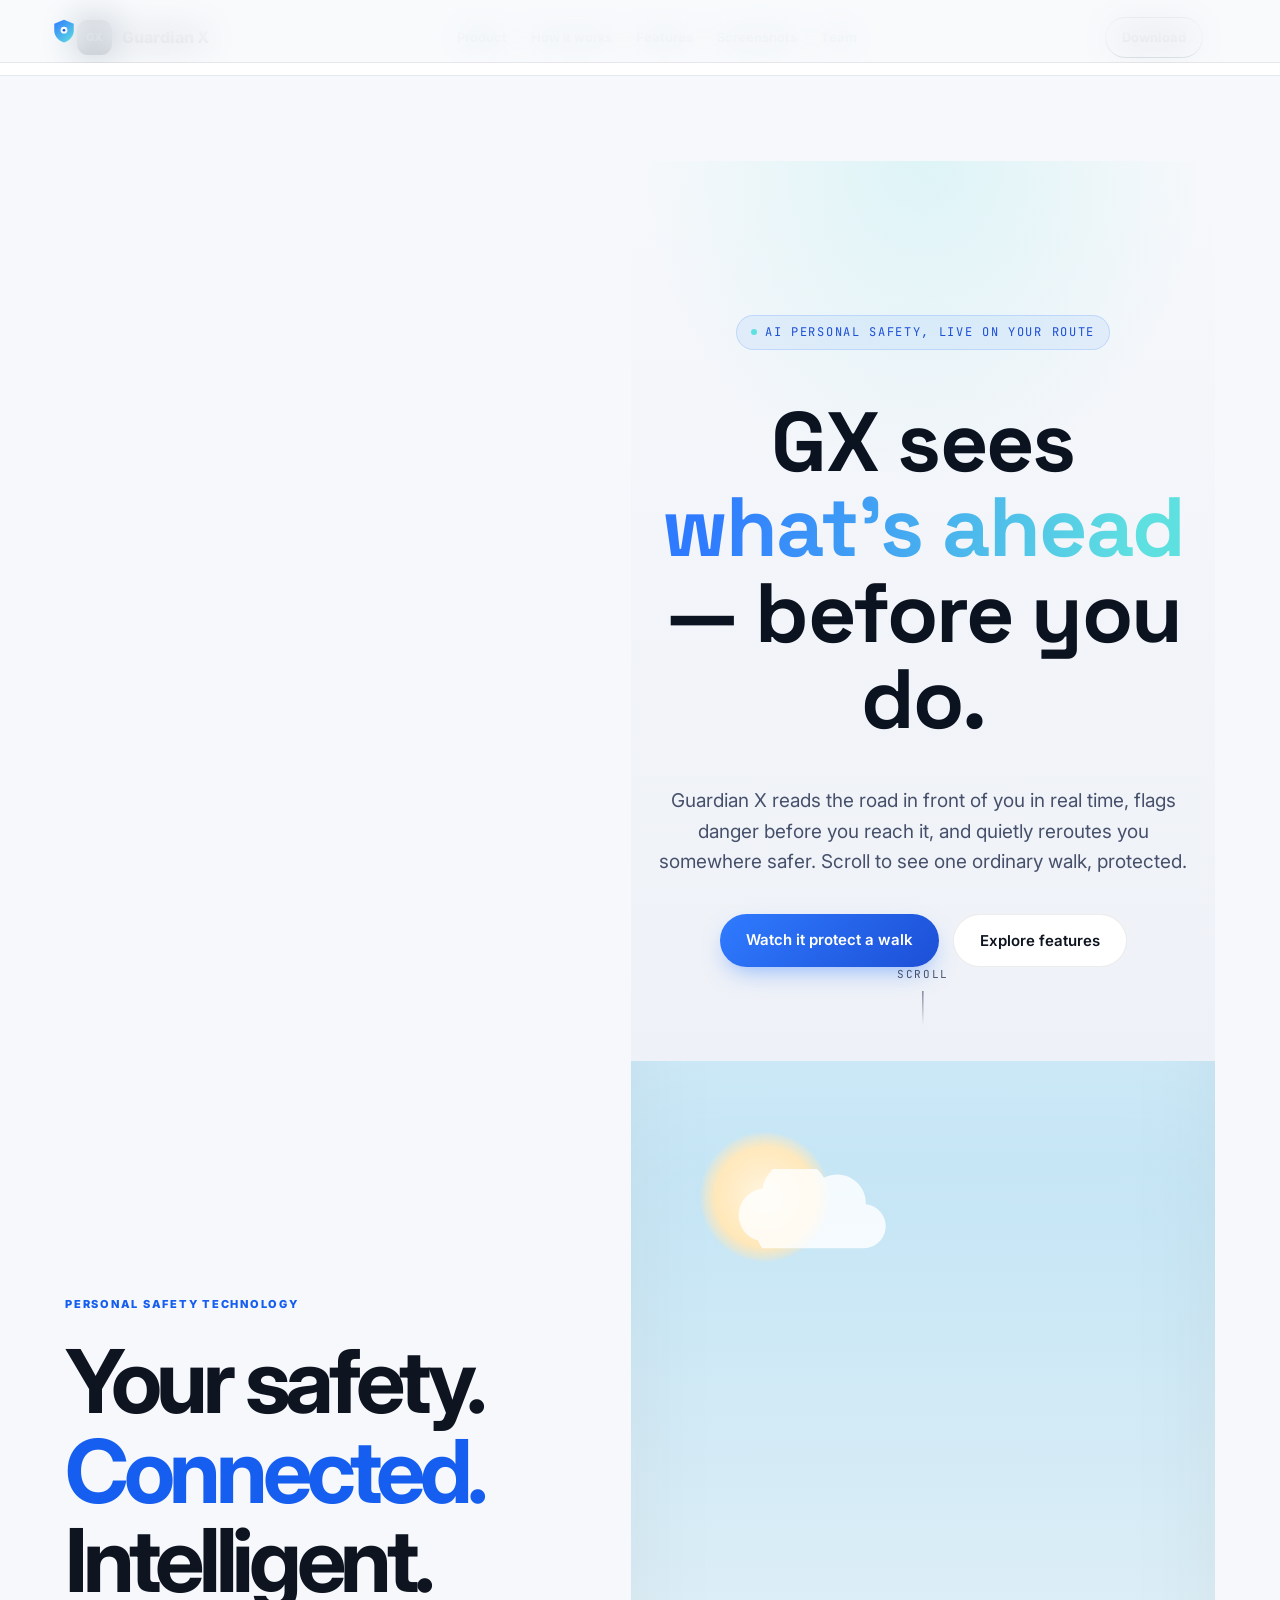
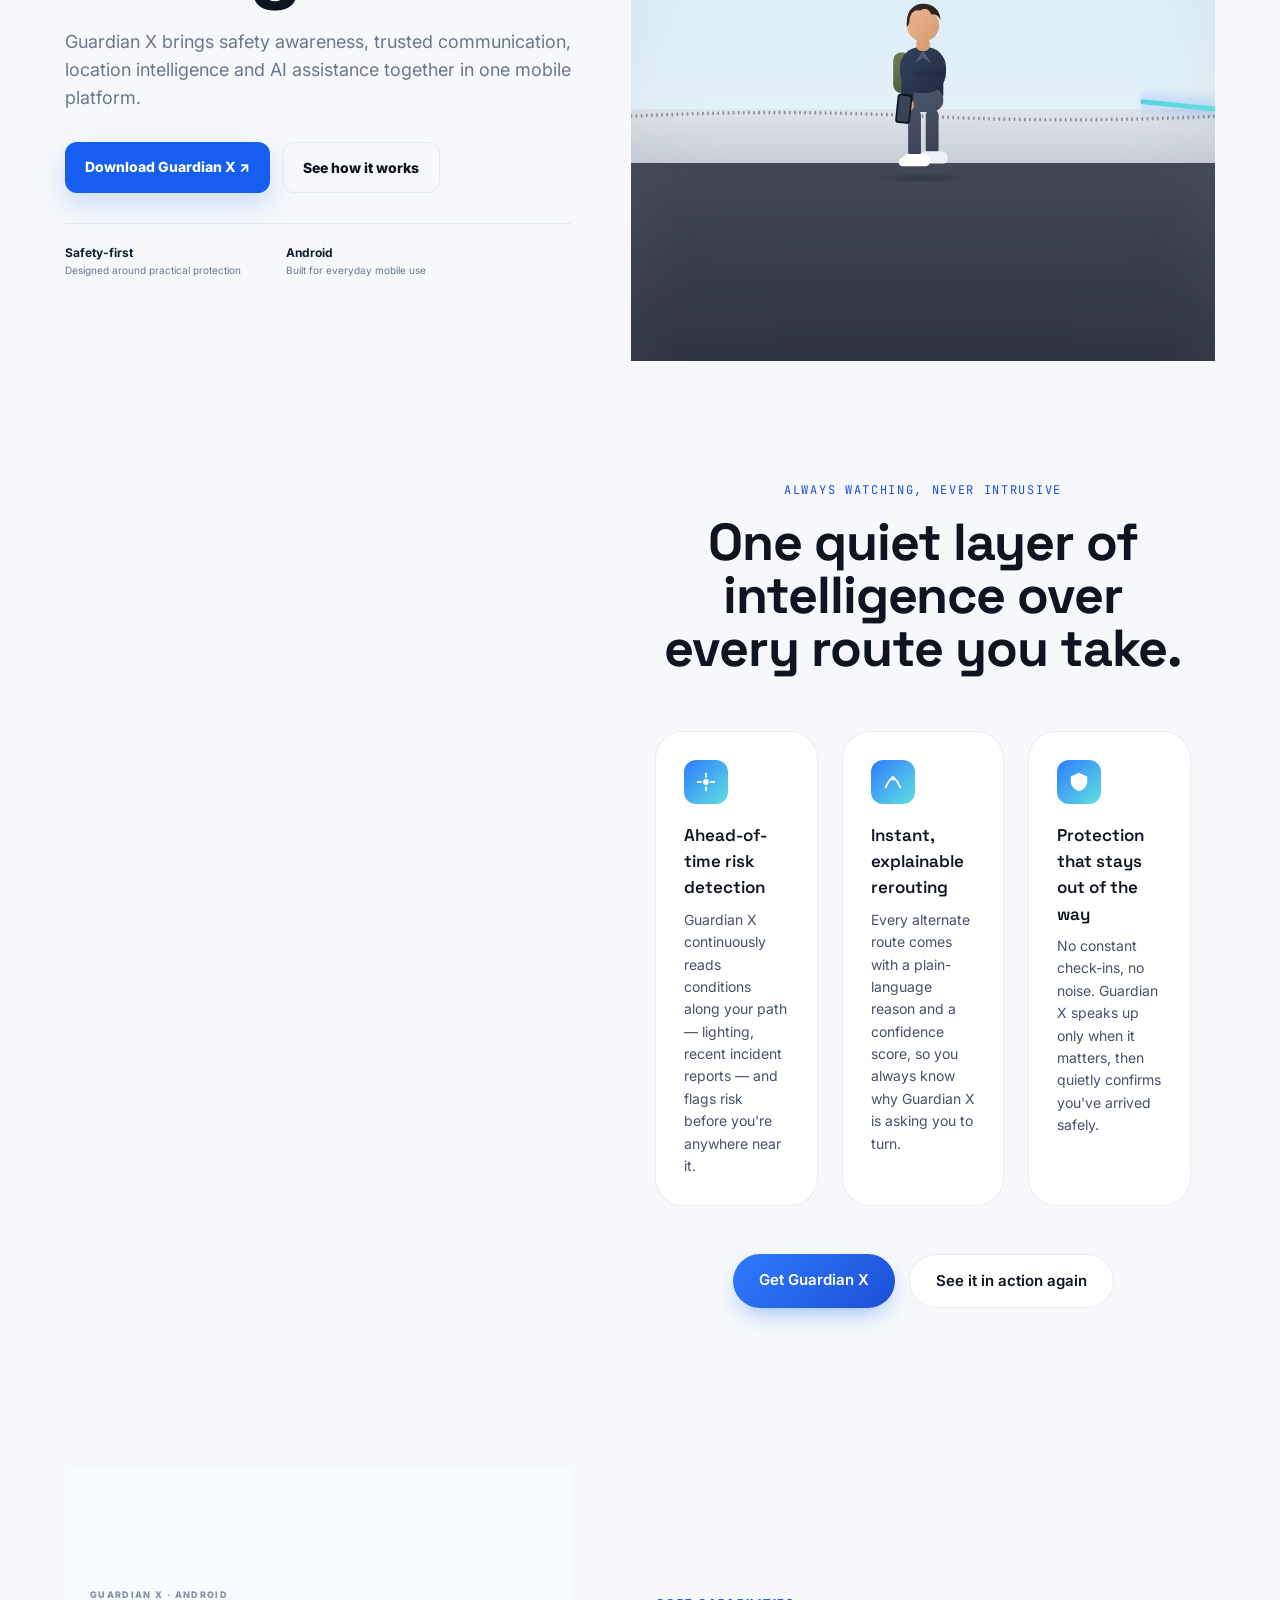
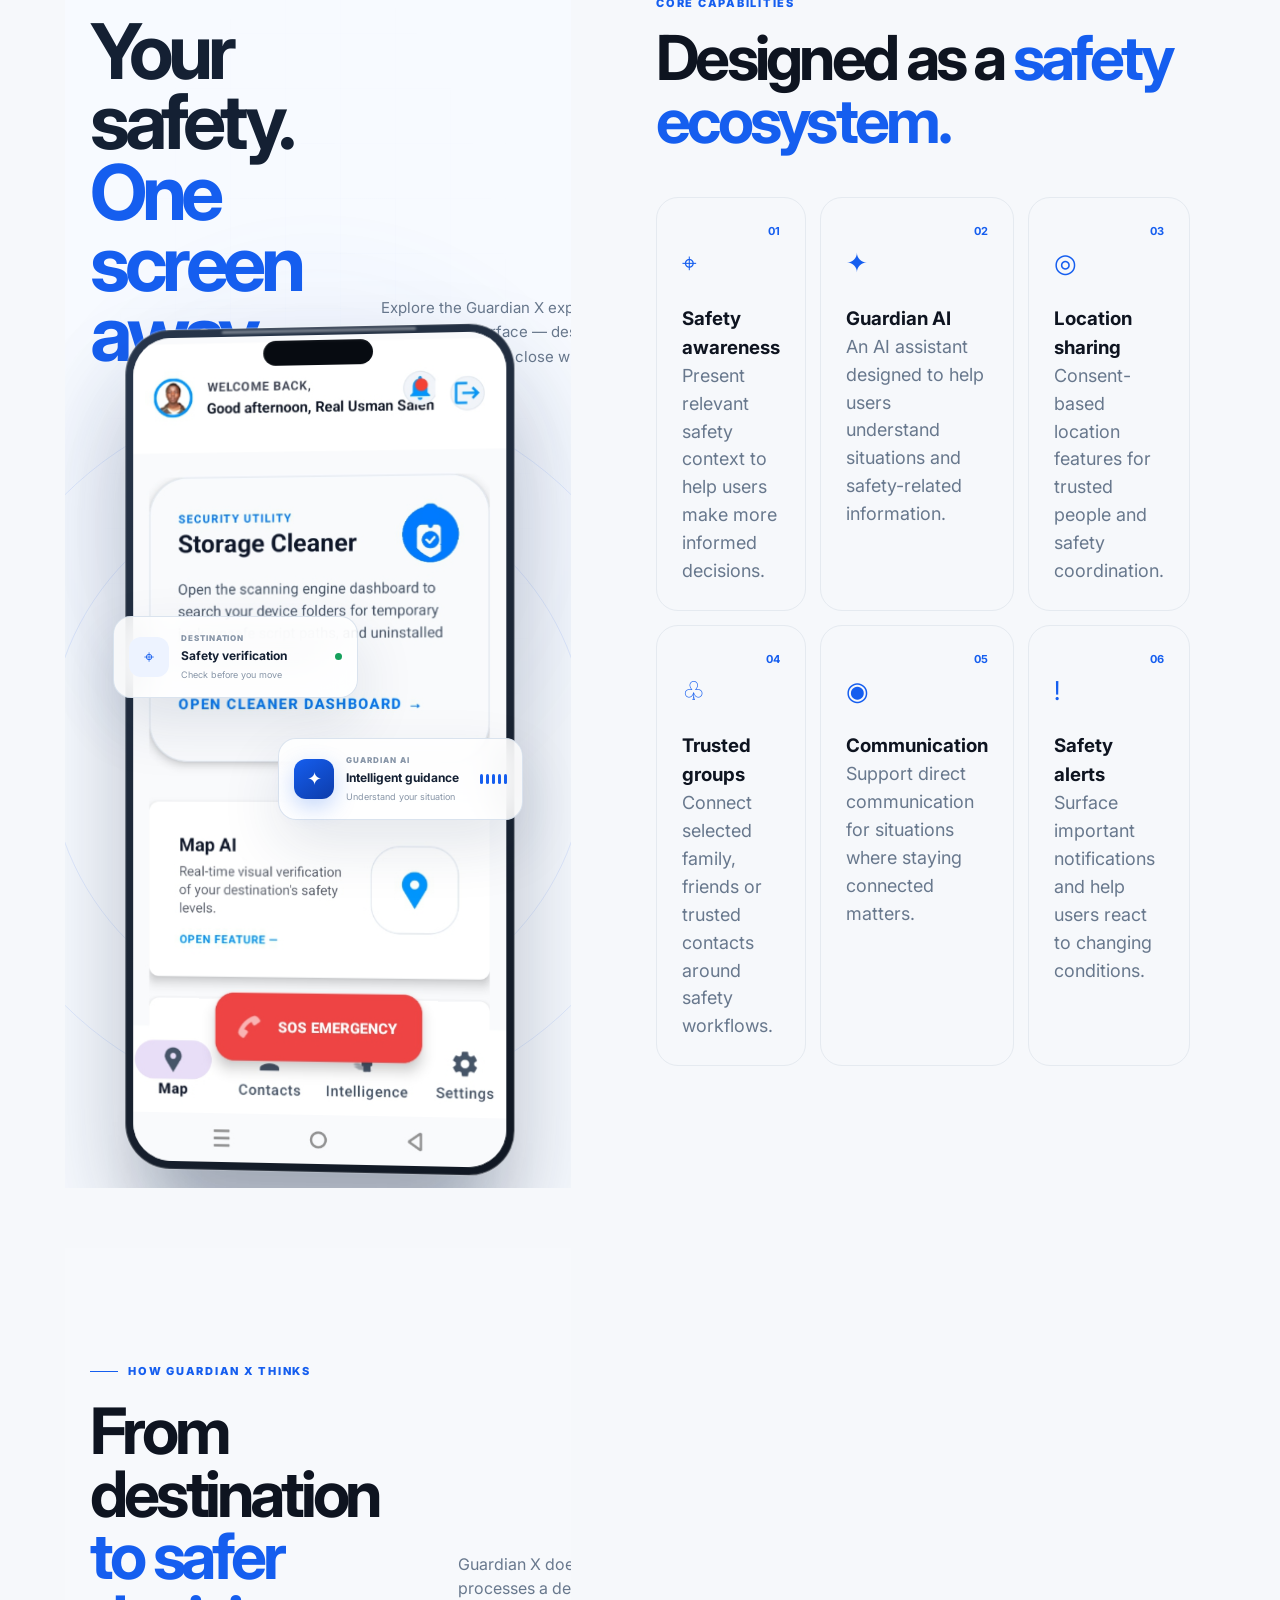
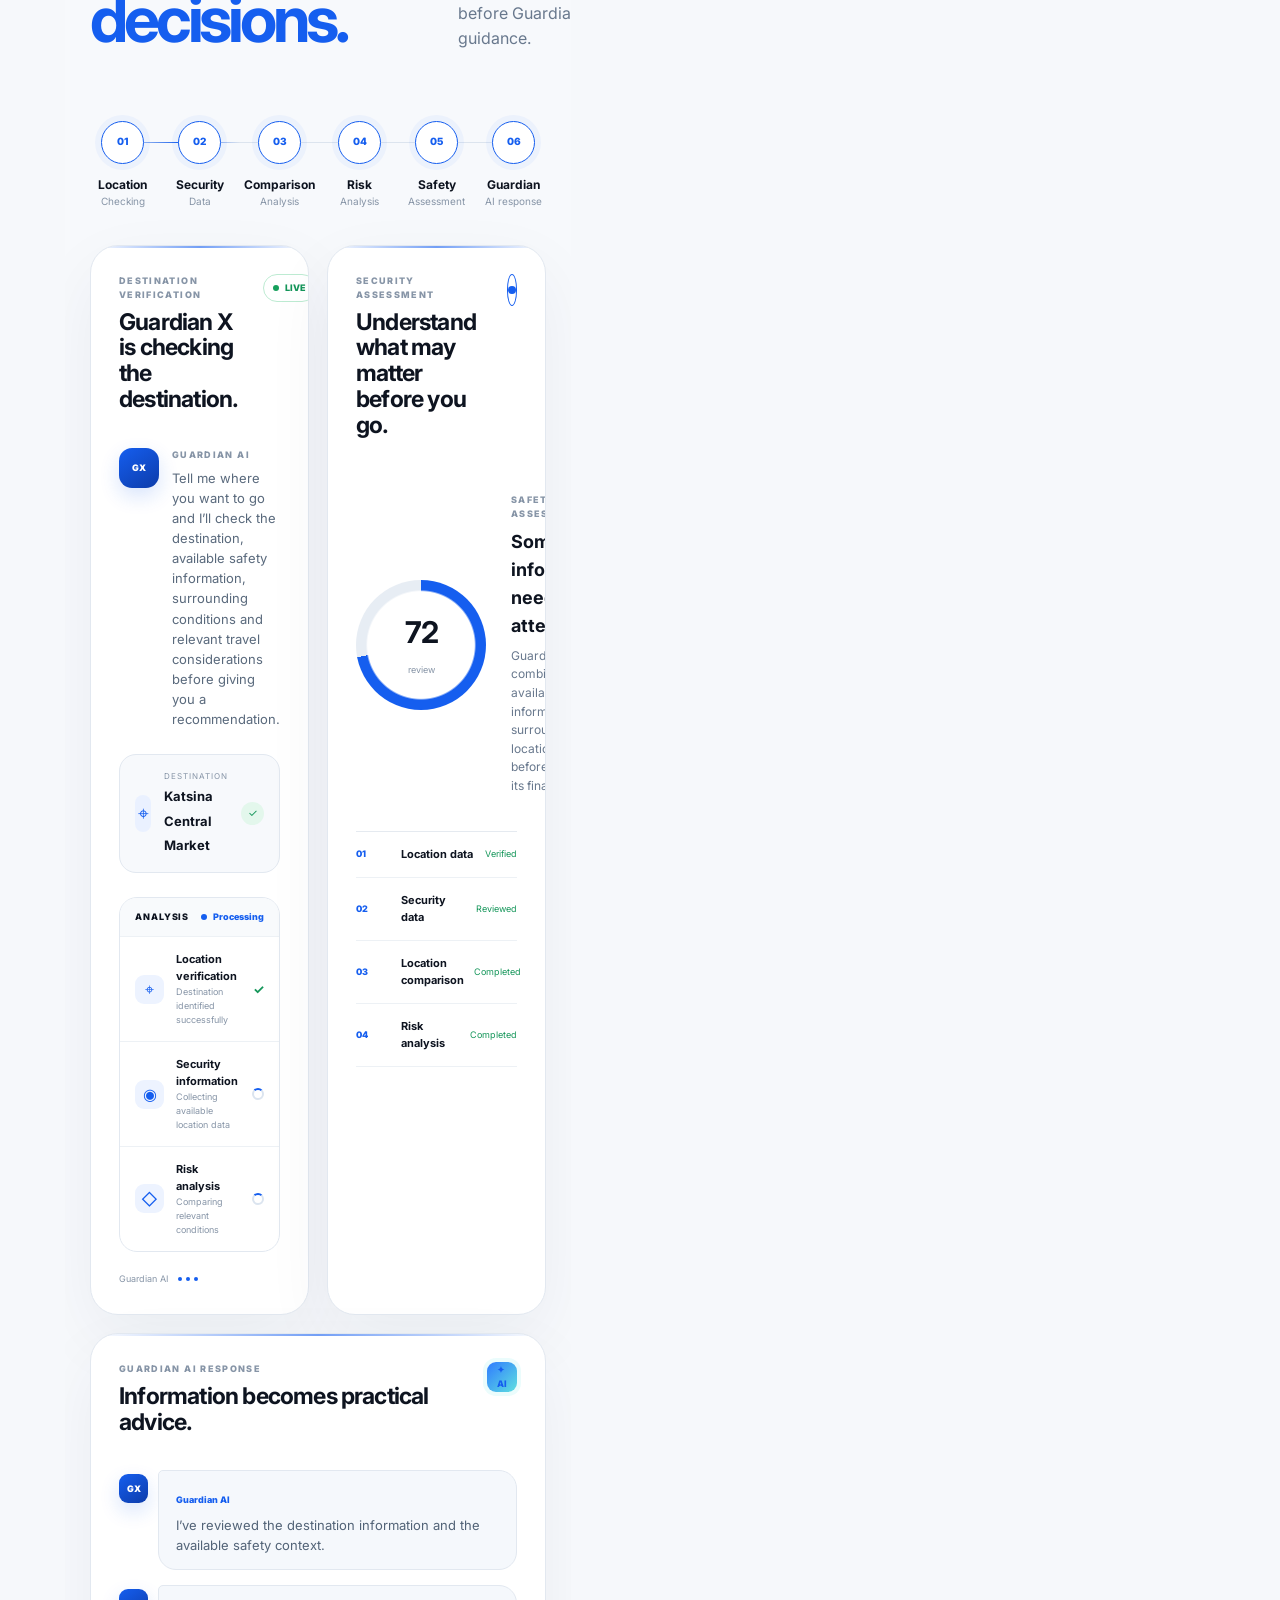
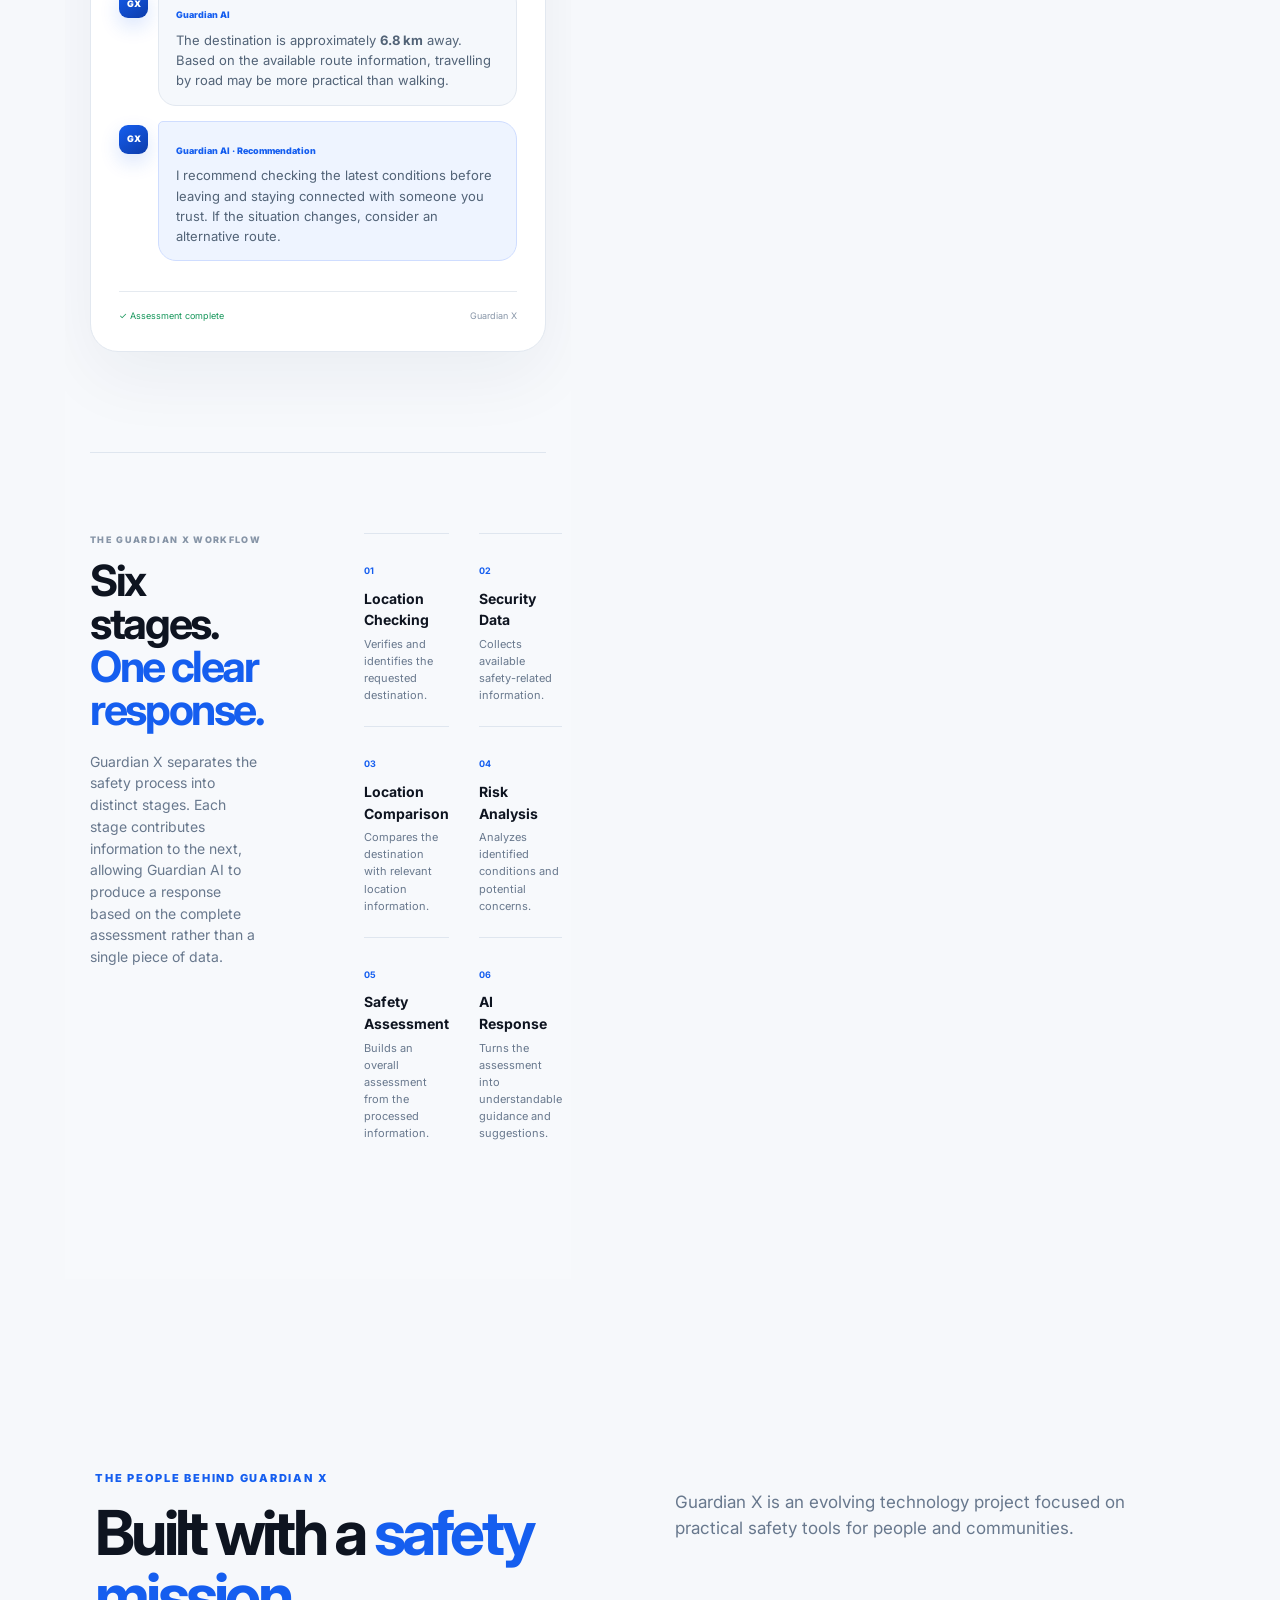
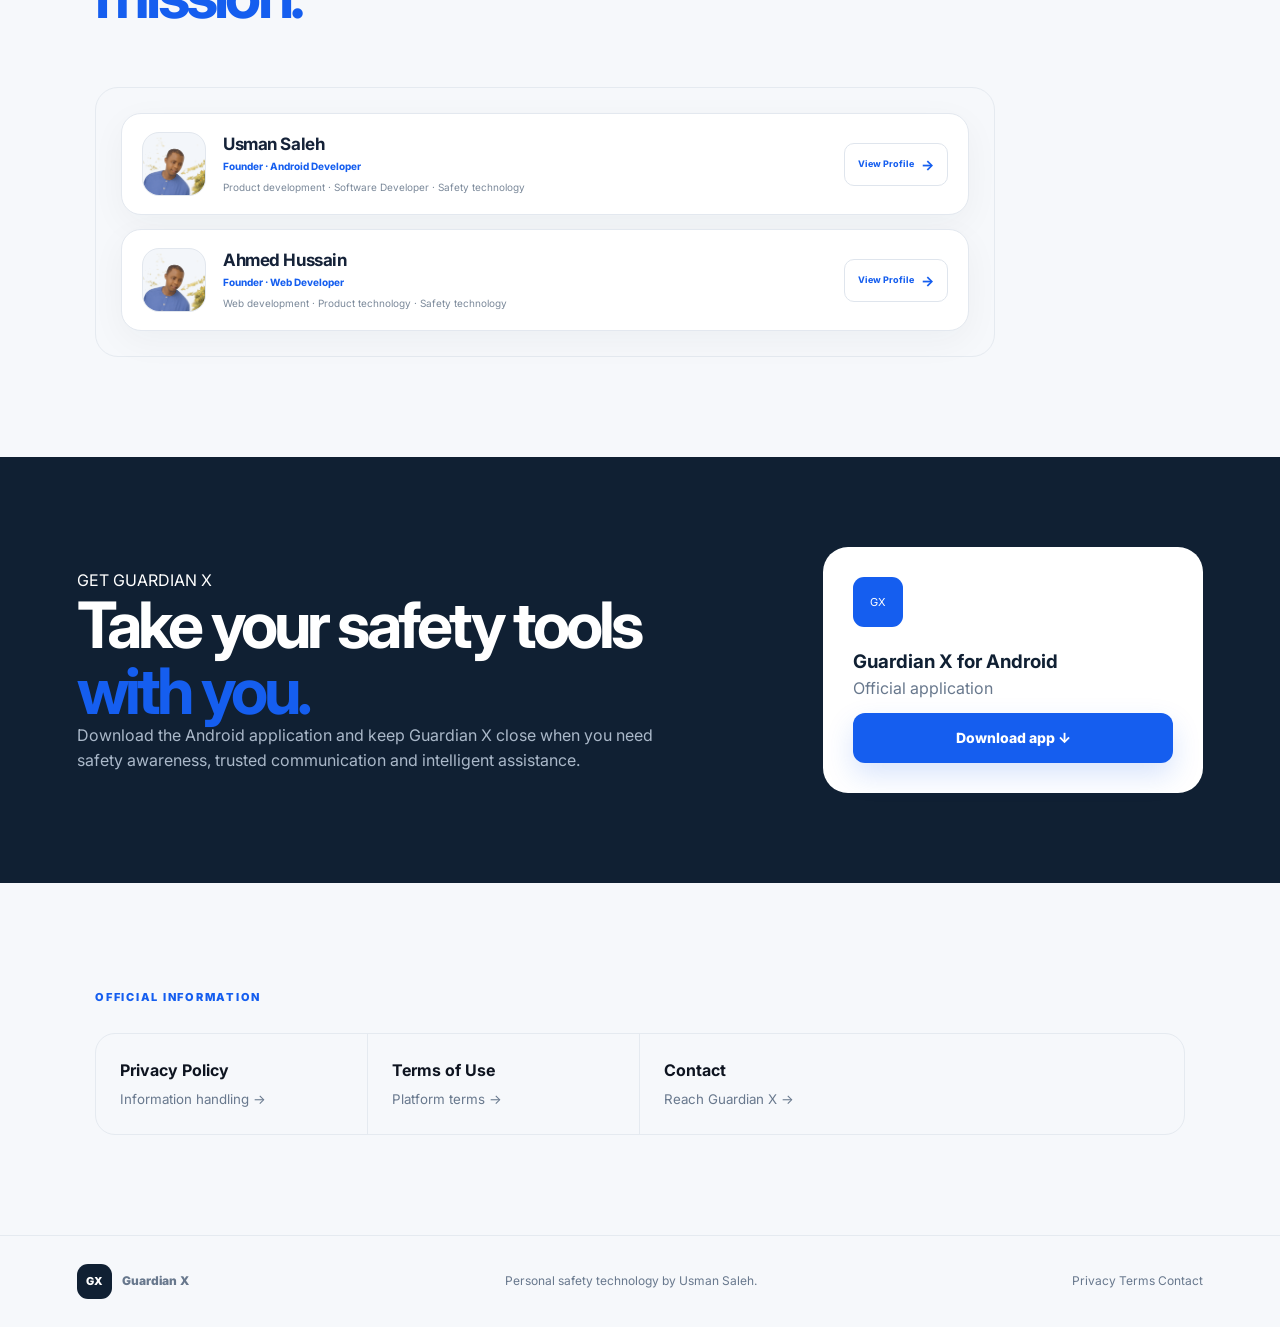
==== commit 6302d756: "Update index.html" ====
--- a/index.html
+++ b/index.html
@@ -748,5 +748,15 @@
         y=l.getElementsByTagName(r)[0];y.parentNode.insertBefore(t,y);
     })(window, document, "clarity", "script", "xvtk78280f");
 </script>
+
+	<!-- Google tag (gtag.js) -->
+<script async src="https://www.googletagmanager.com/gtag/js?id=G-TFWHWLZV1H"></script>
+<script>
+  window.dataLayer = window.dataLayer || [];
+  function gtag(){dataLayer.push(arguments);}
+  gtag('js', new Date());
+
+  gtag('config', 'G-TFWHWLZV1H');
+</script>
 <script src="app.js"></script>
 </body></html>
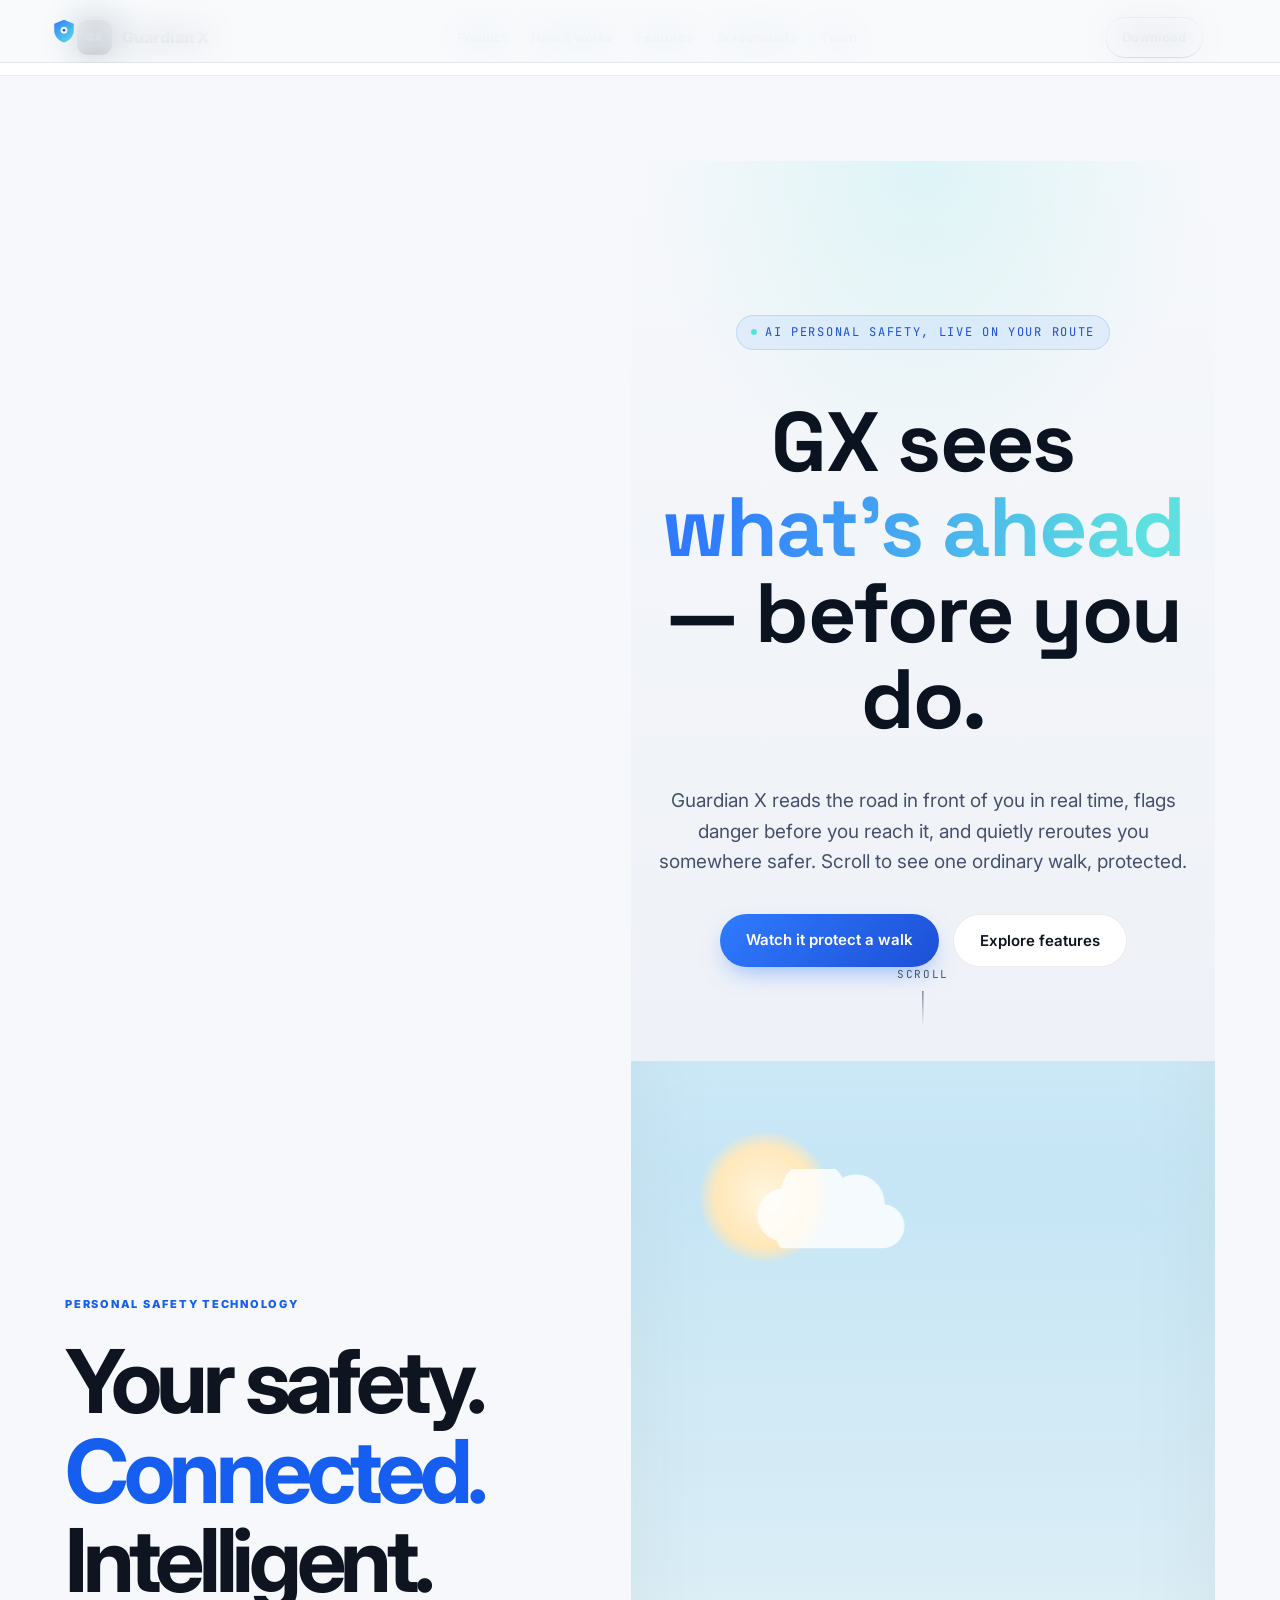
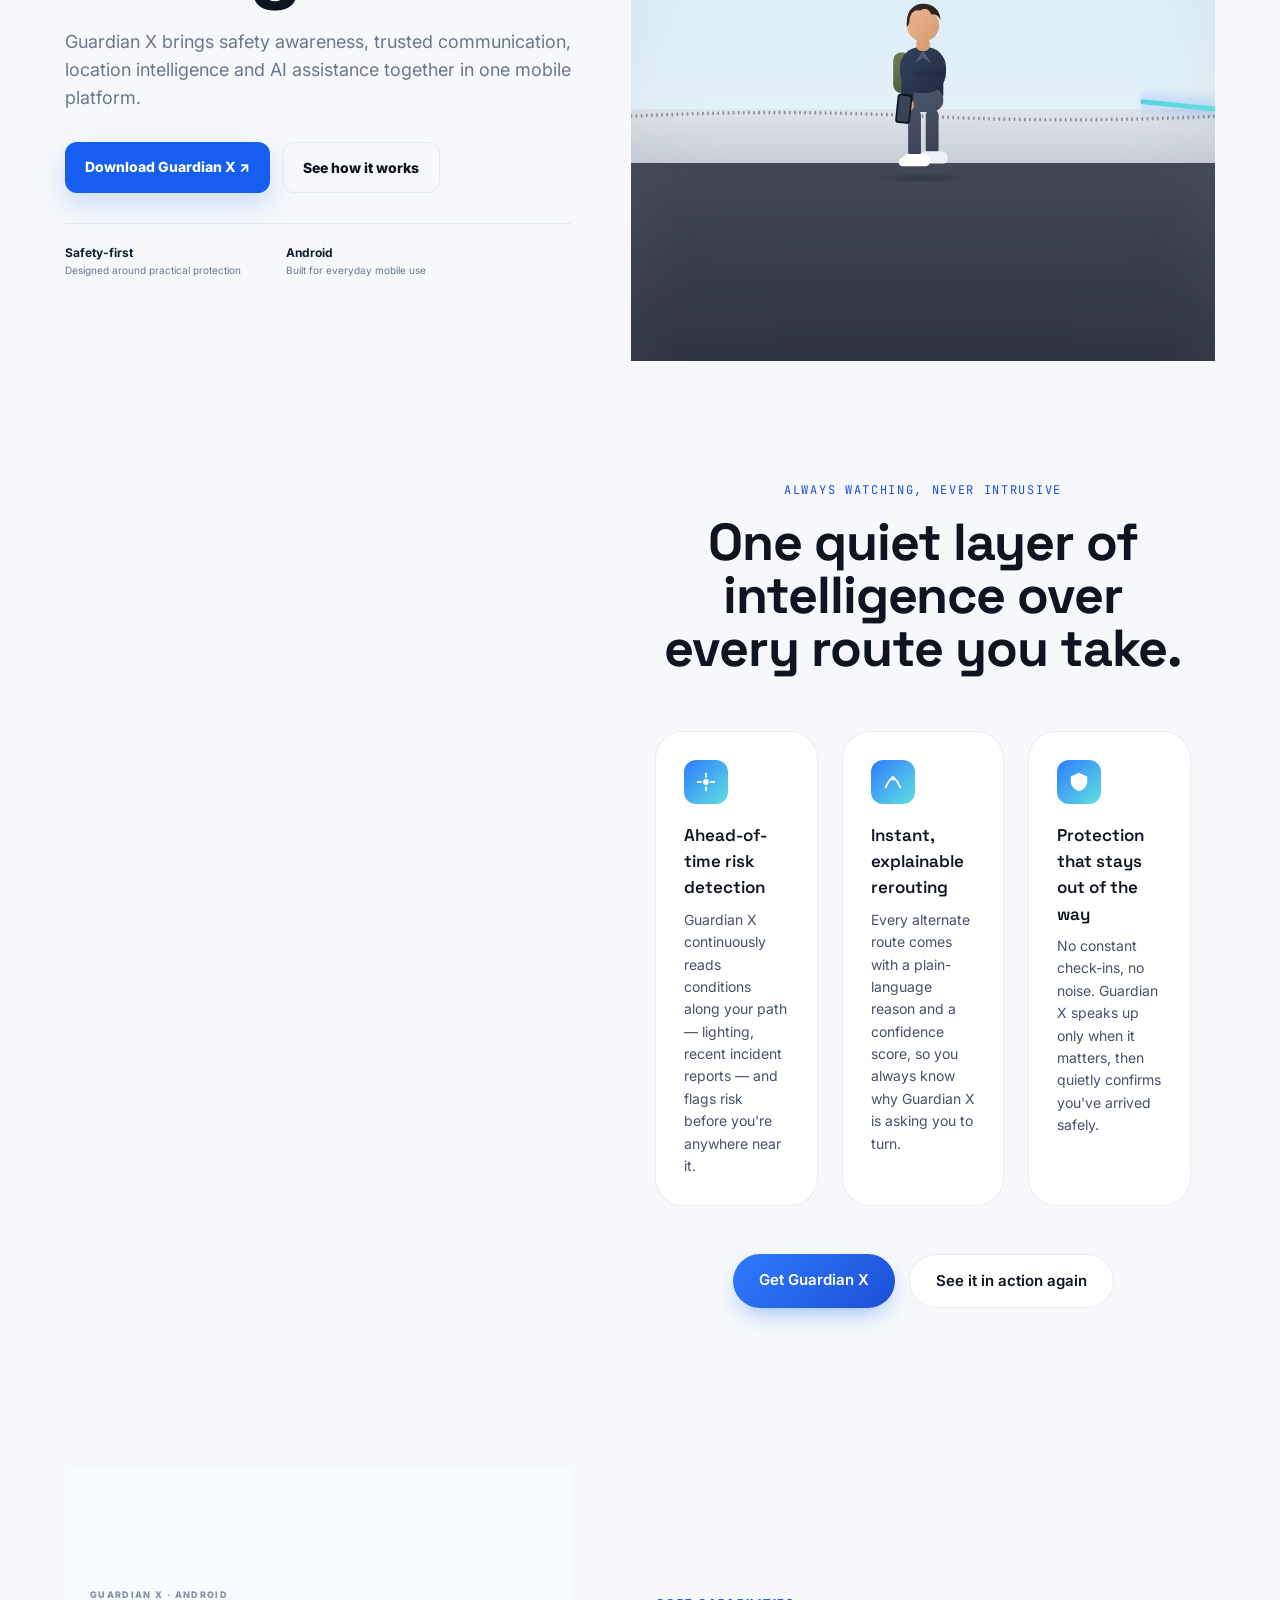
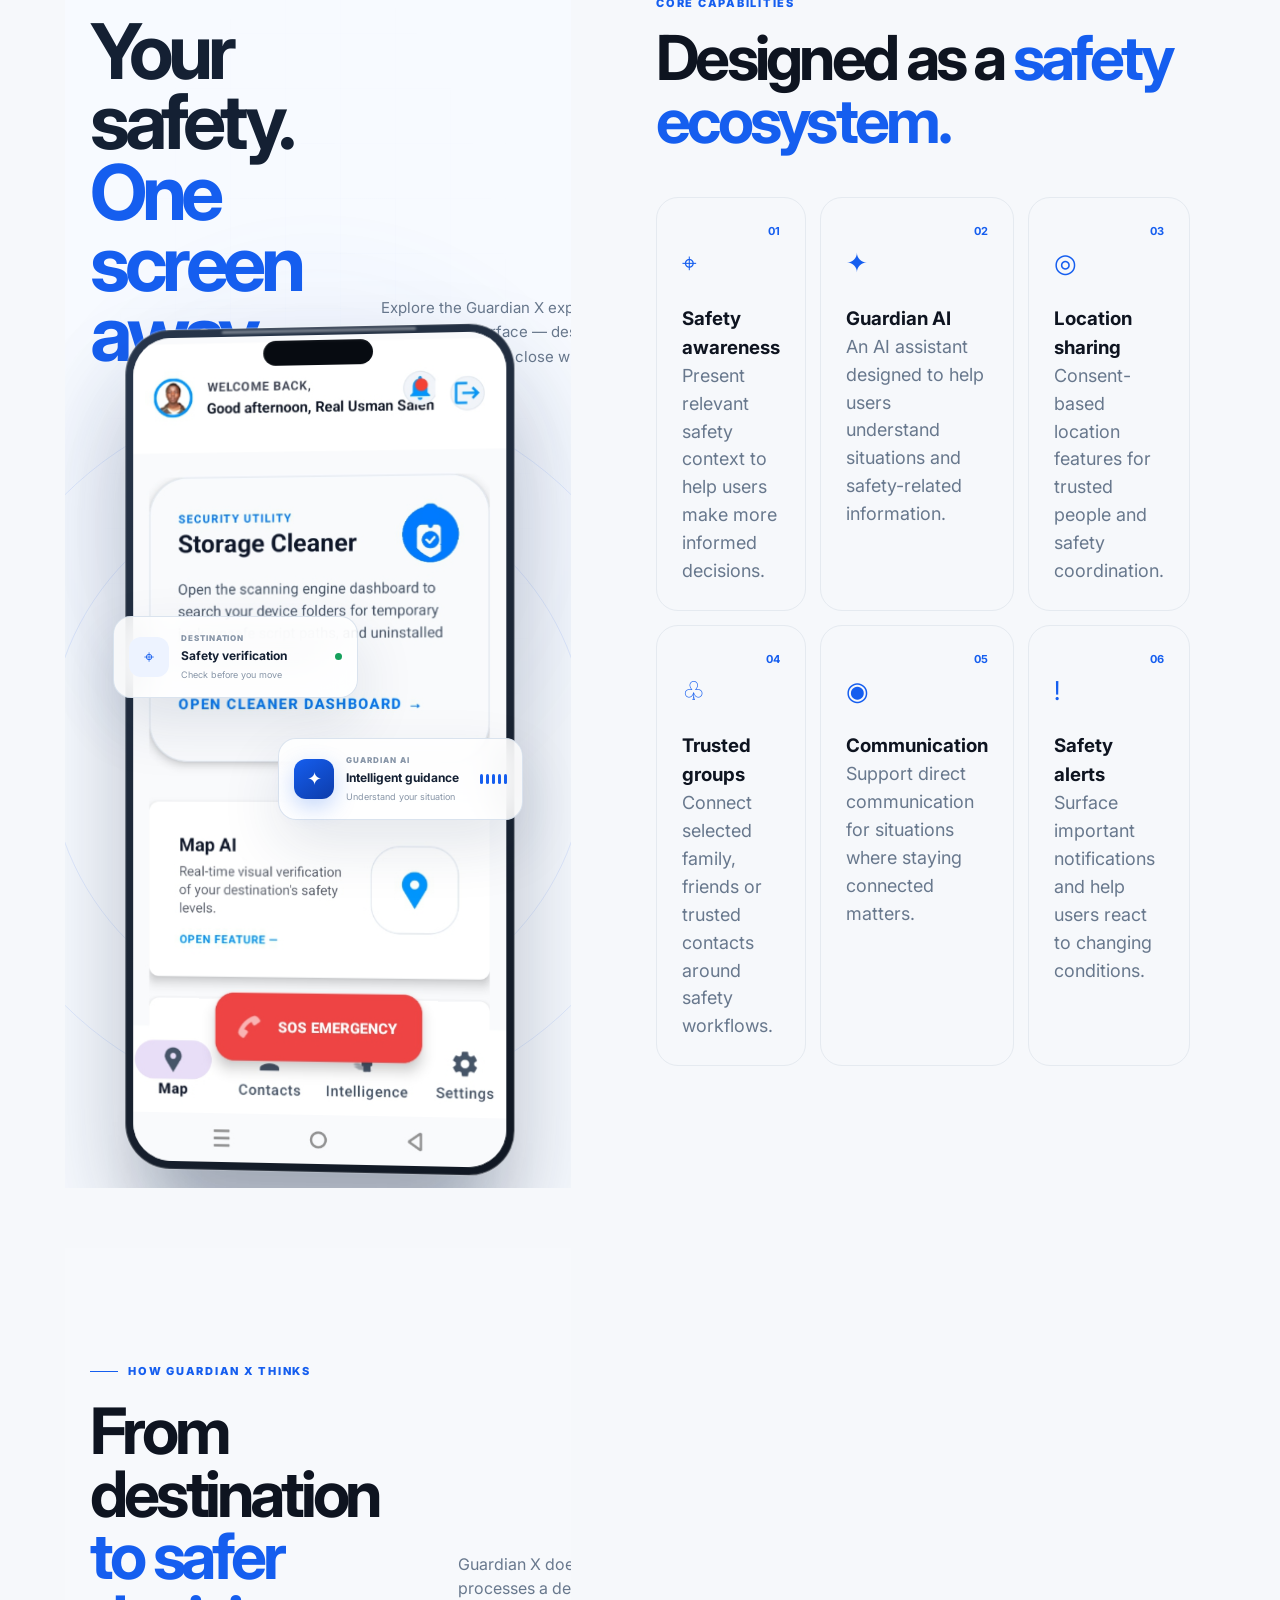
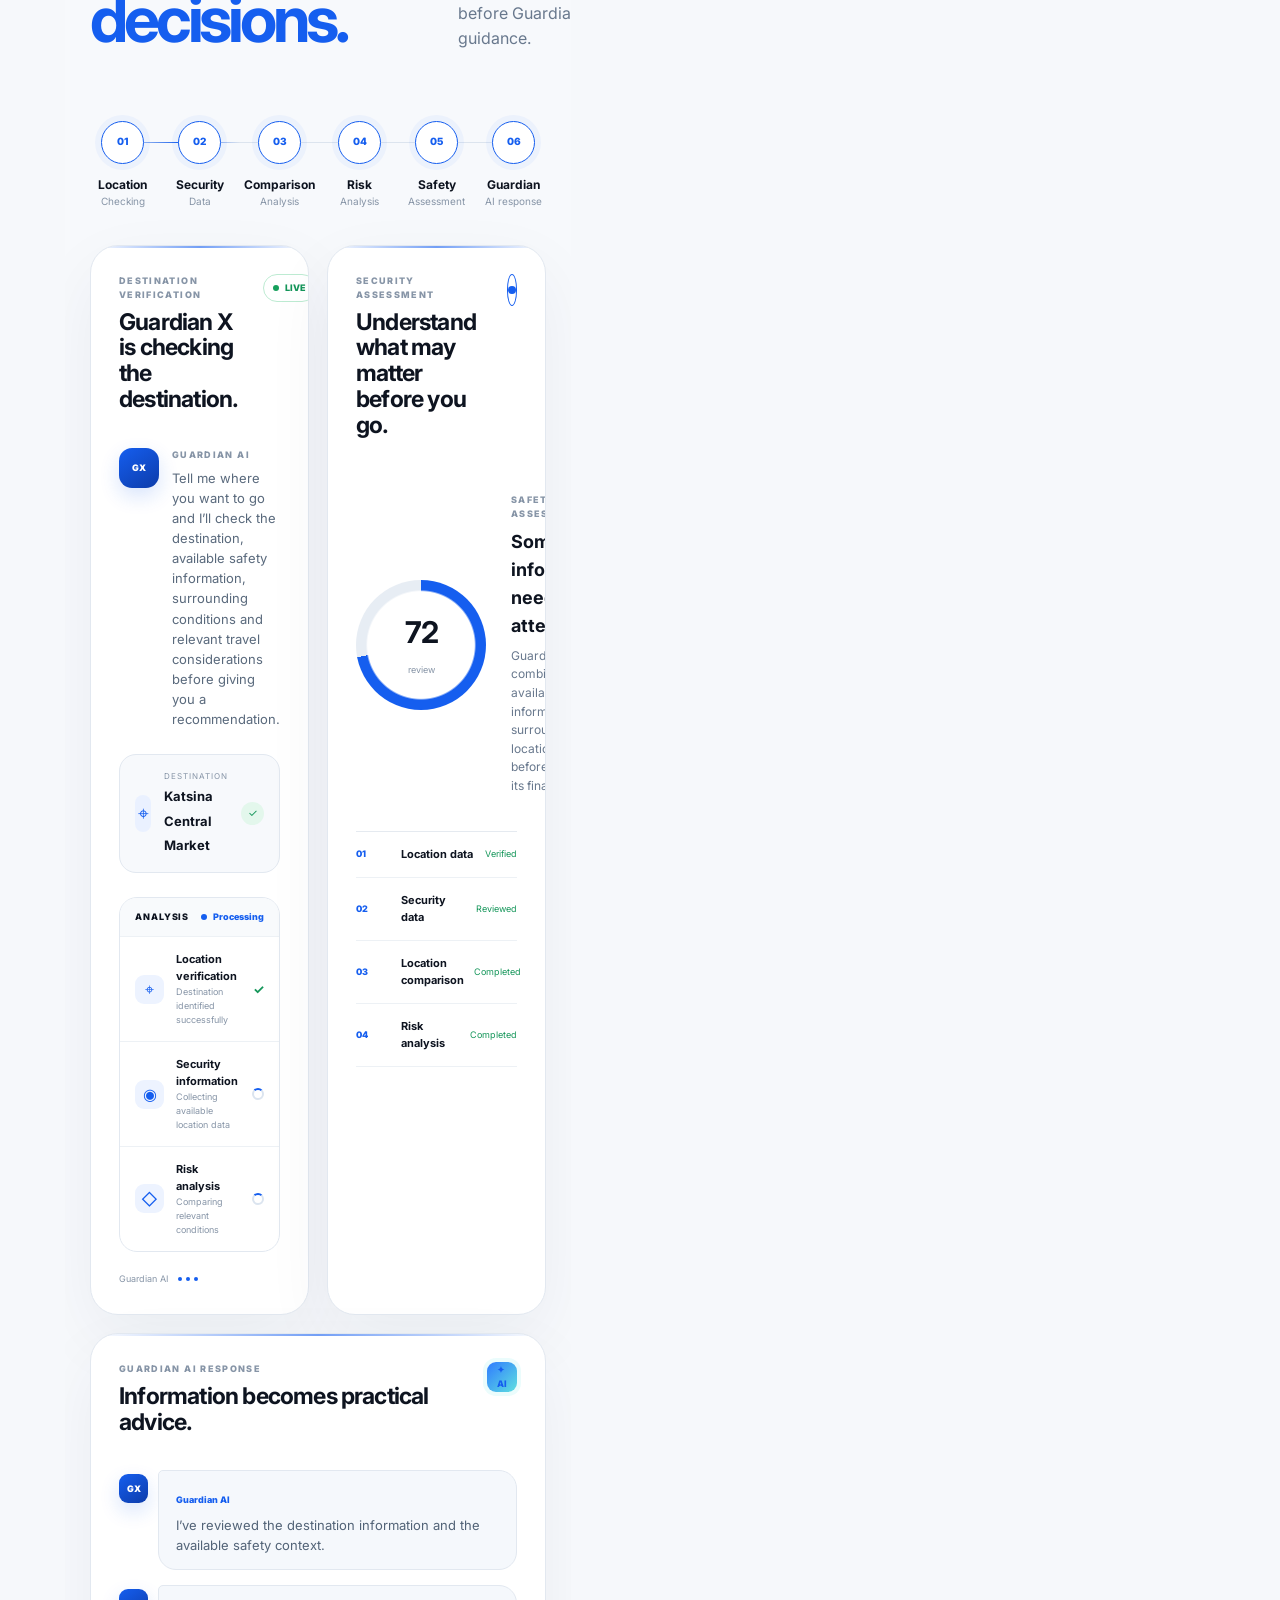
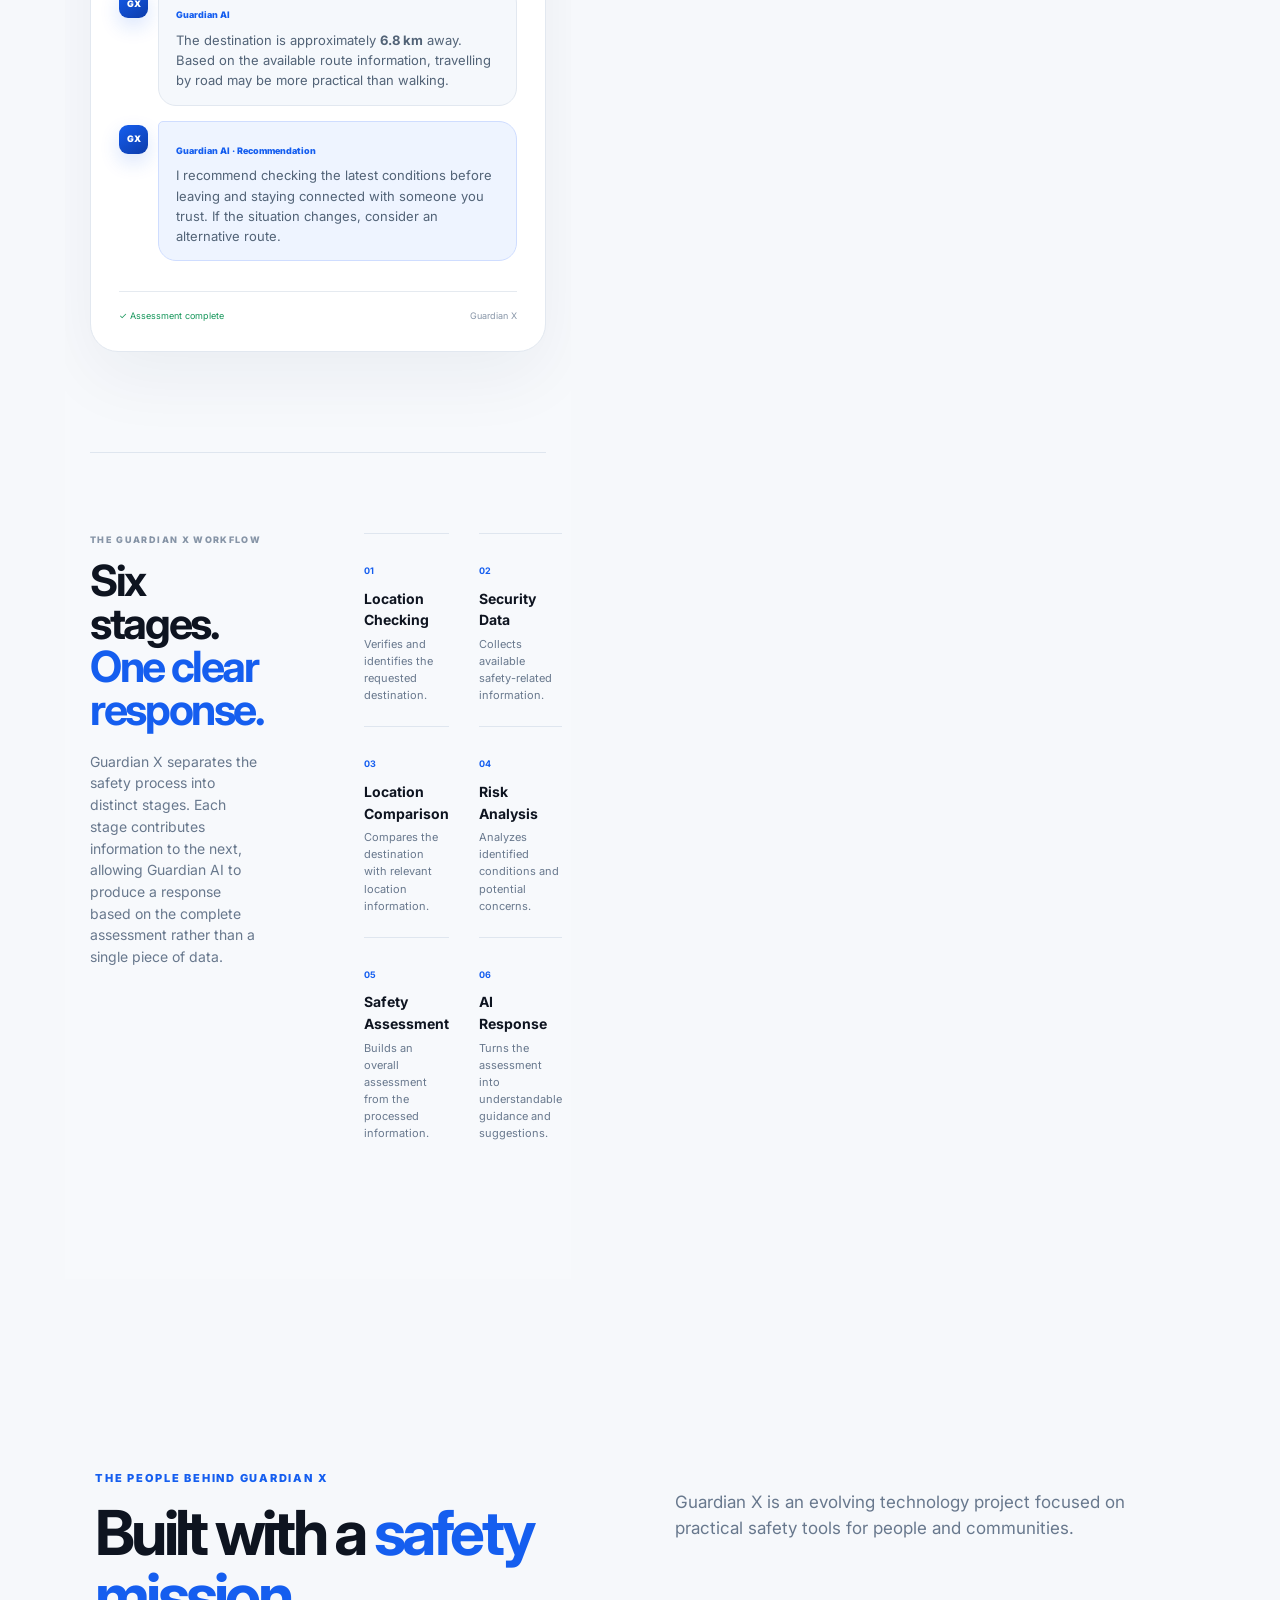
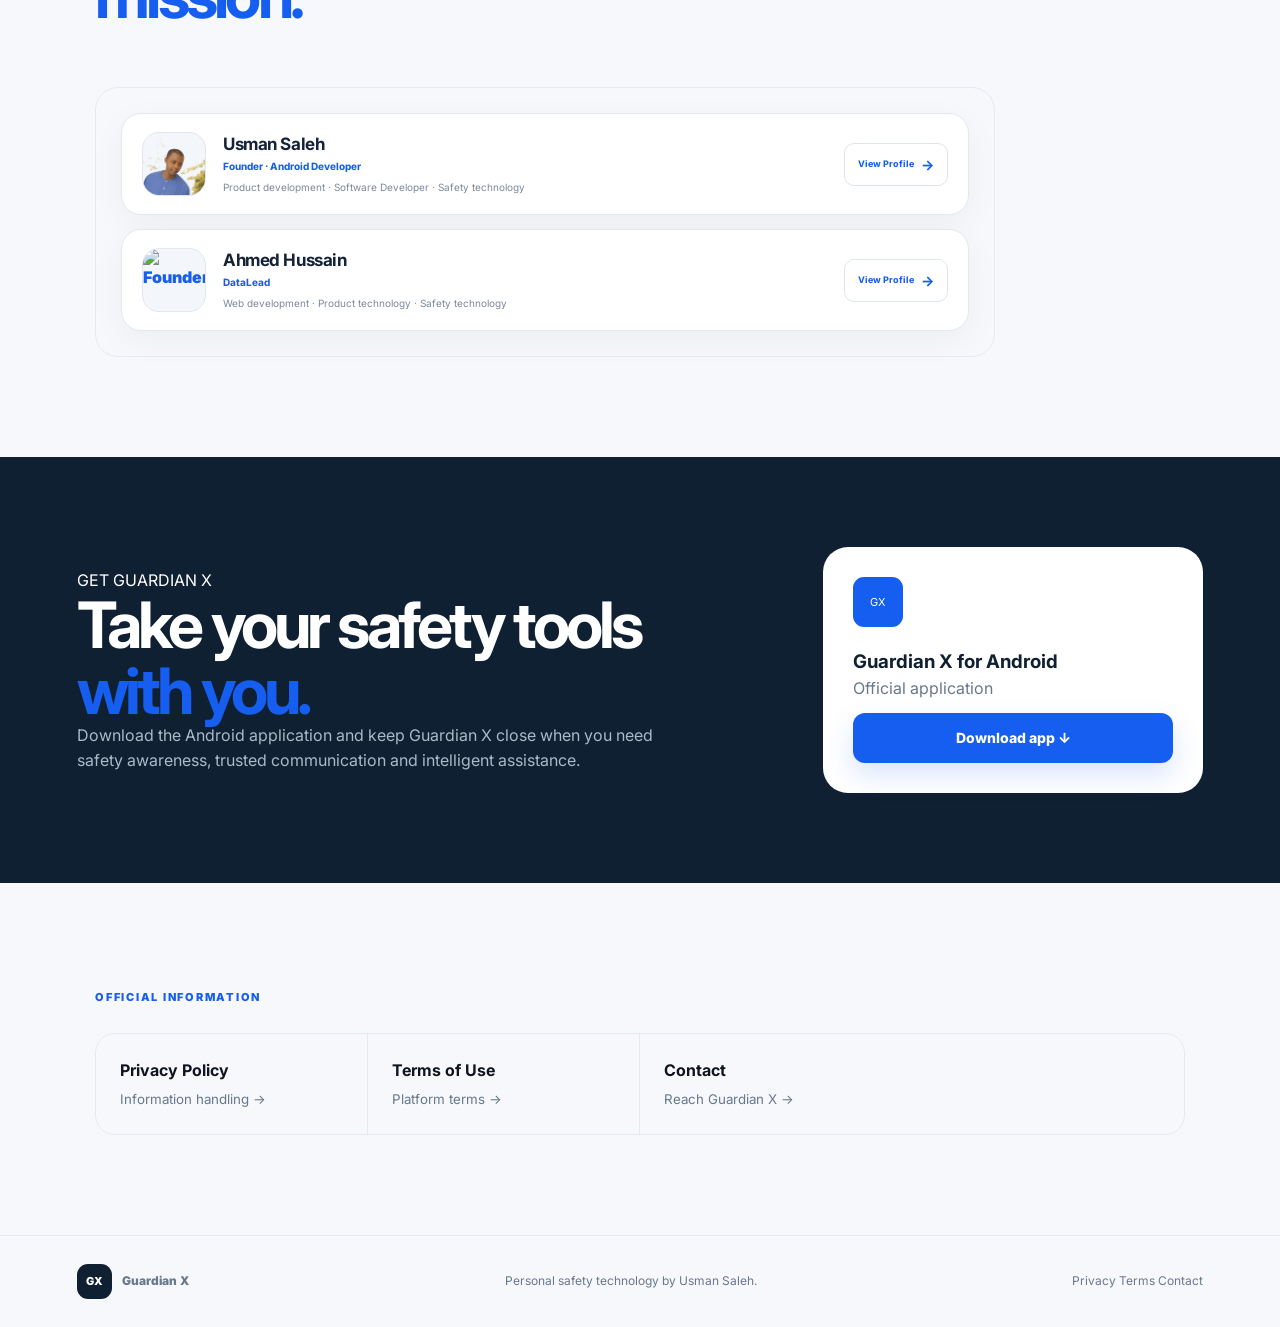
==== commit 2e1ed41a: "Update index.html" ====
--- a/index.html
+++ b/index.html
@@ -693,7 +693,7 @@
         <div class="team-member">
 
 		  <img
-			src="assets/fu.png"
+			src="assets/ah.png"
 			alt="Founder"
 			class="avatar"
 		  >
@@ -701,8 +701,7 @@
 		  <div class="team-details">
 
 			<h3>Ahmed Hussain</h3>
-
-			<b>Founder · Web Developer</b>
+			<b>DataLead</b>
 
 			<p>
 			  Web development · Product technology ·
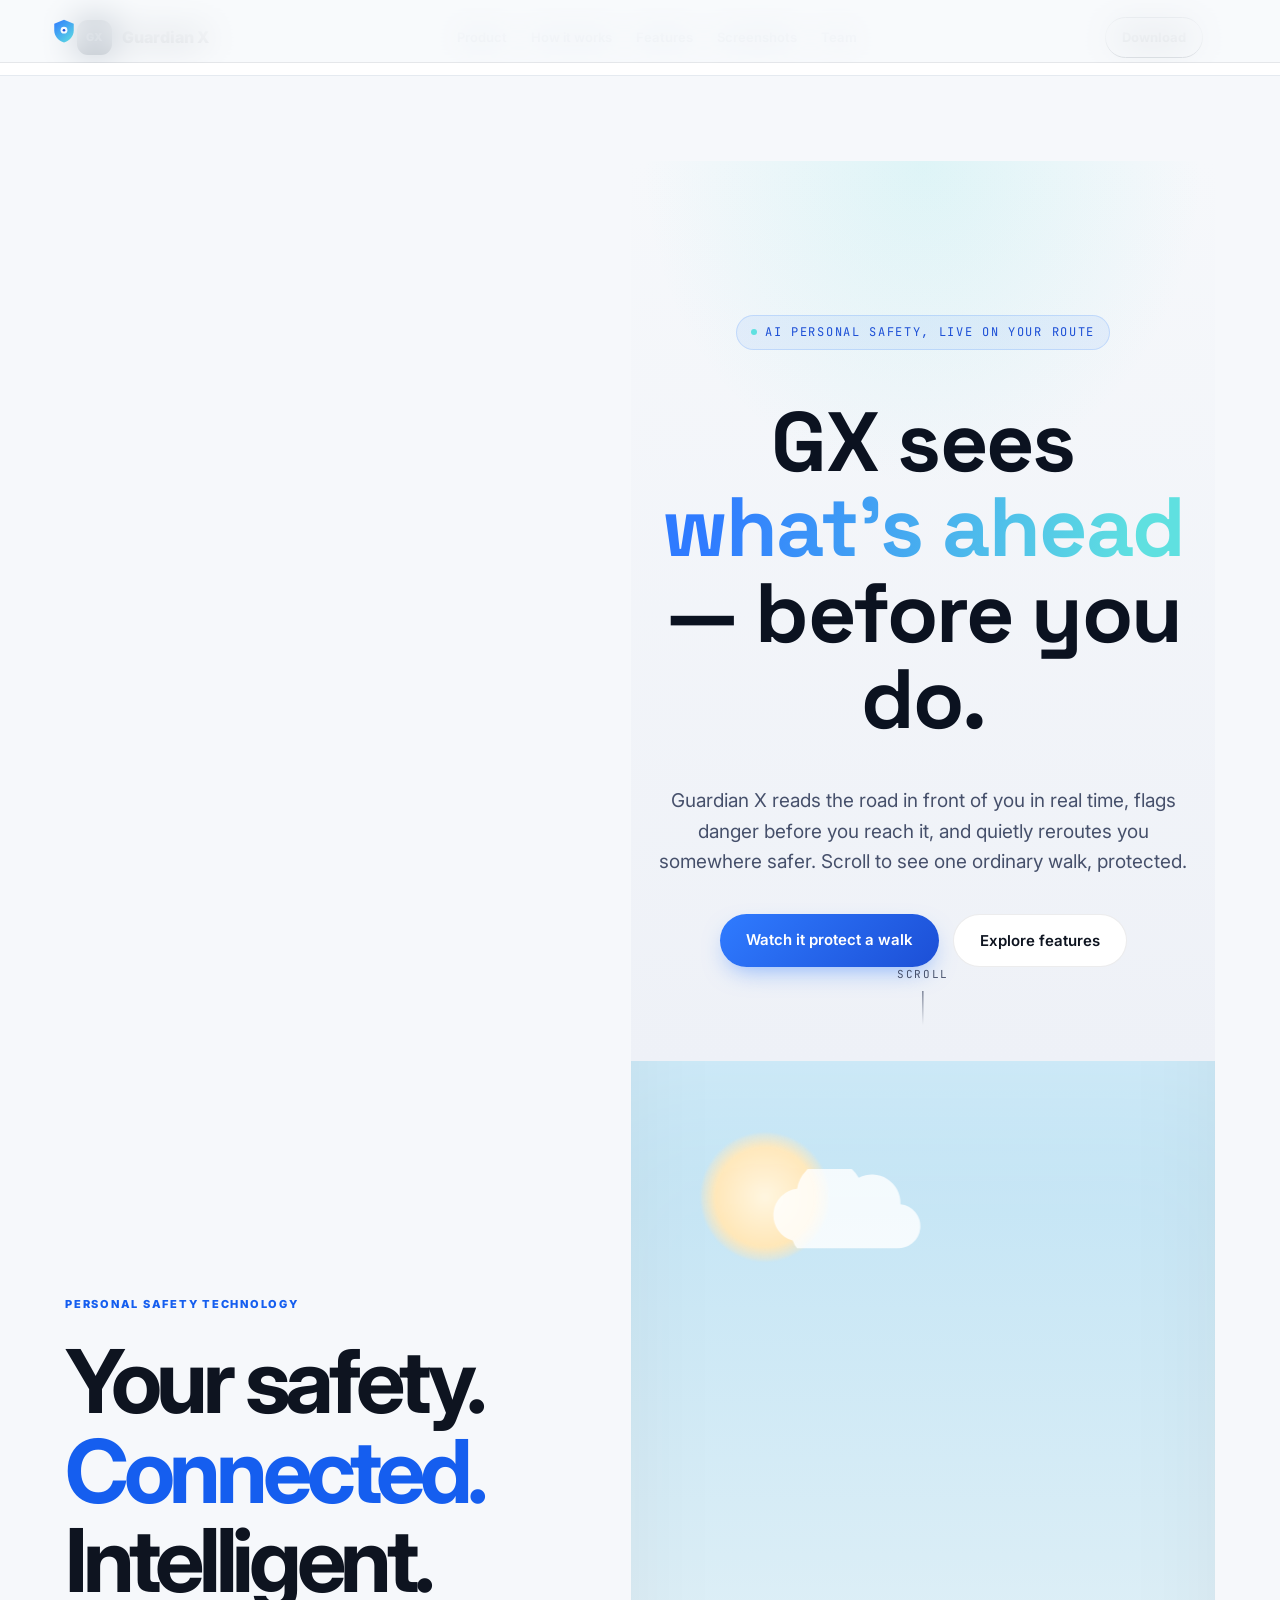
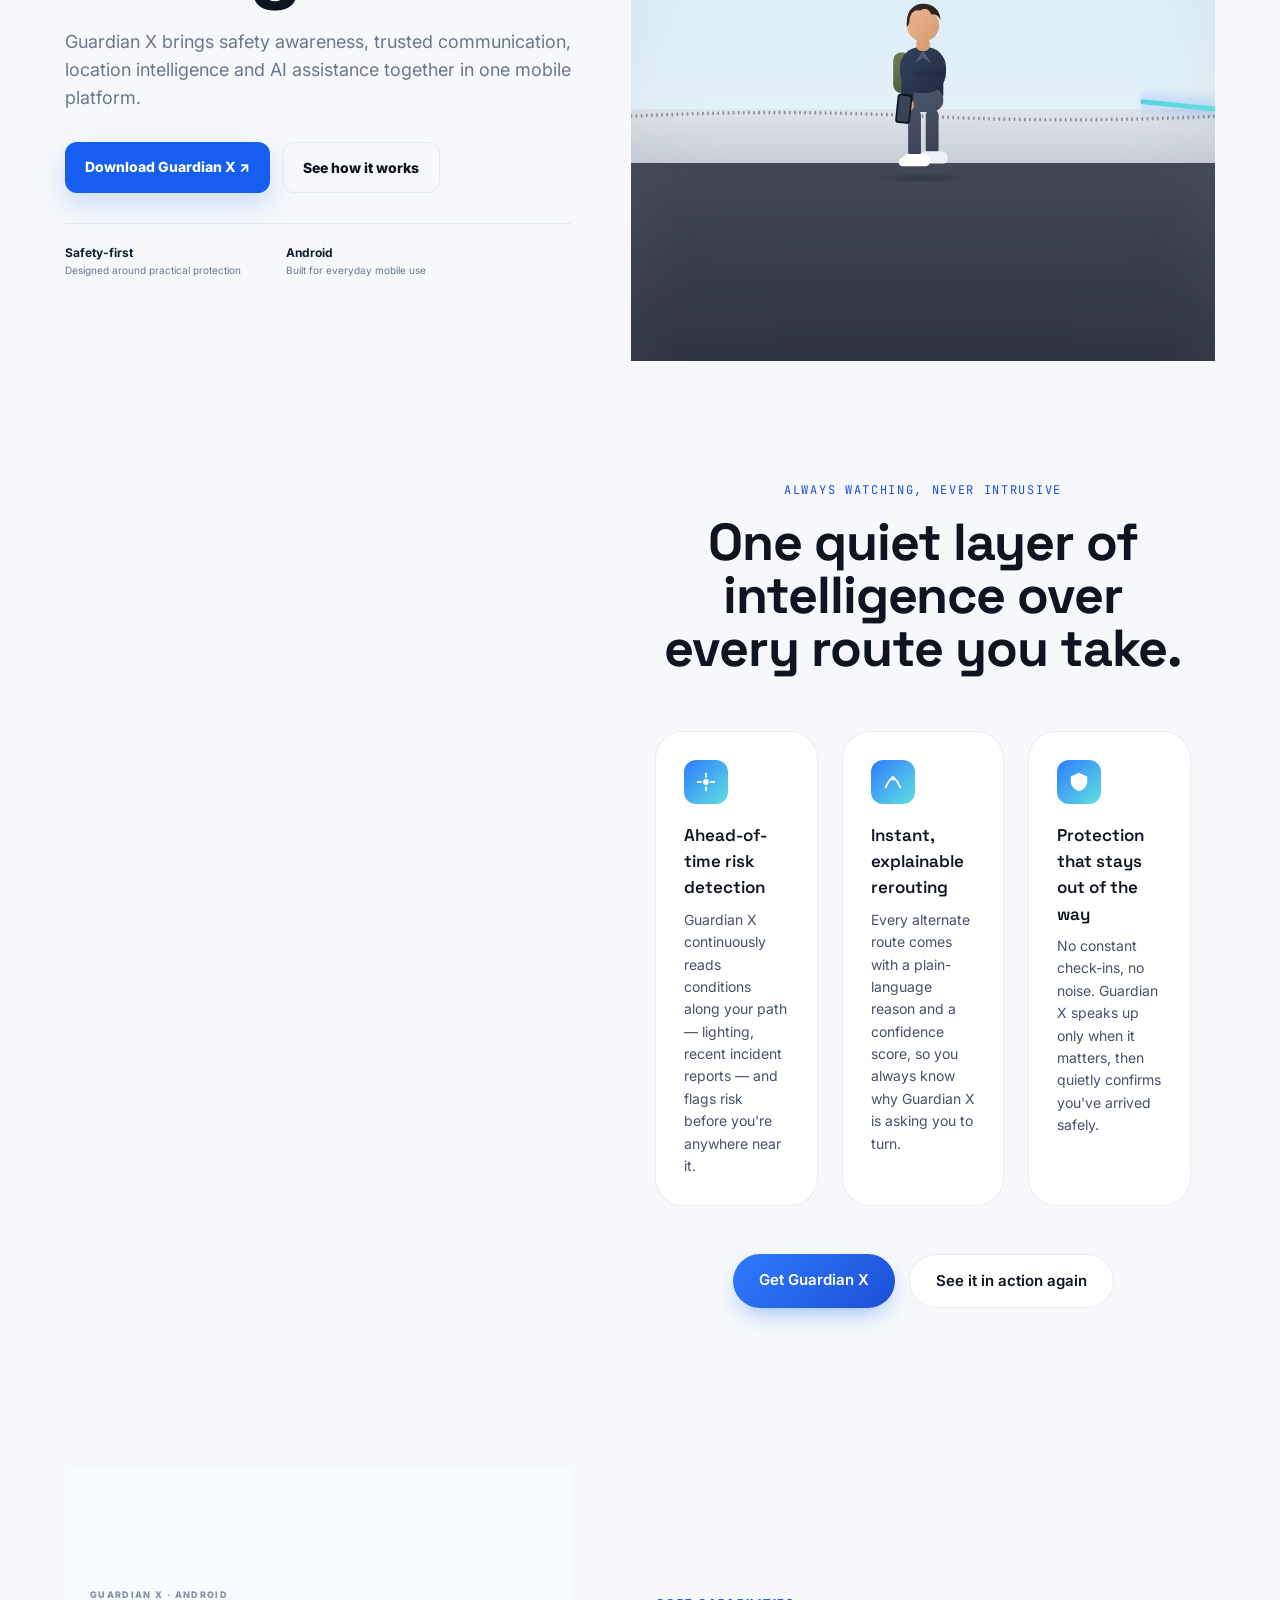
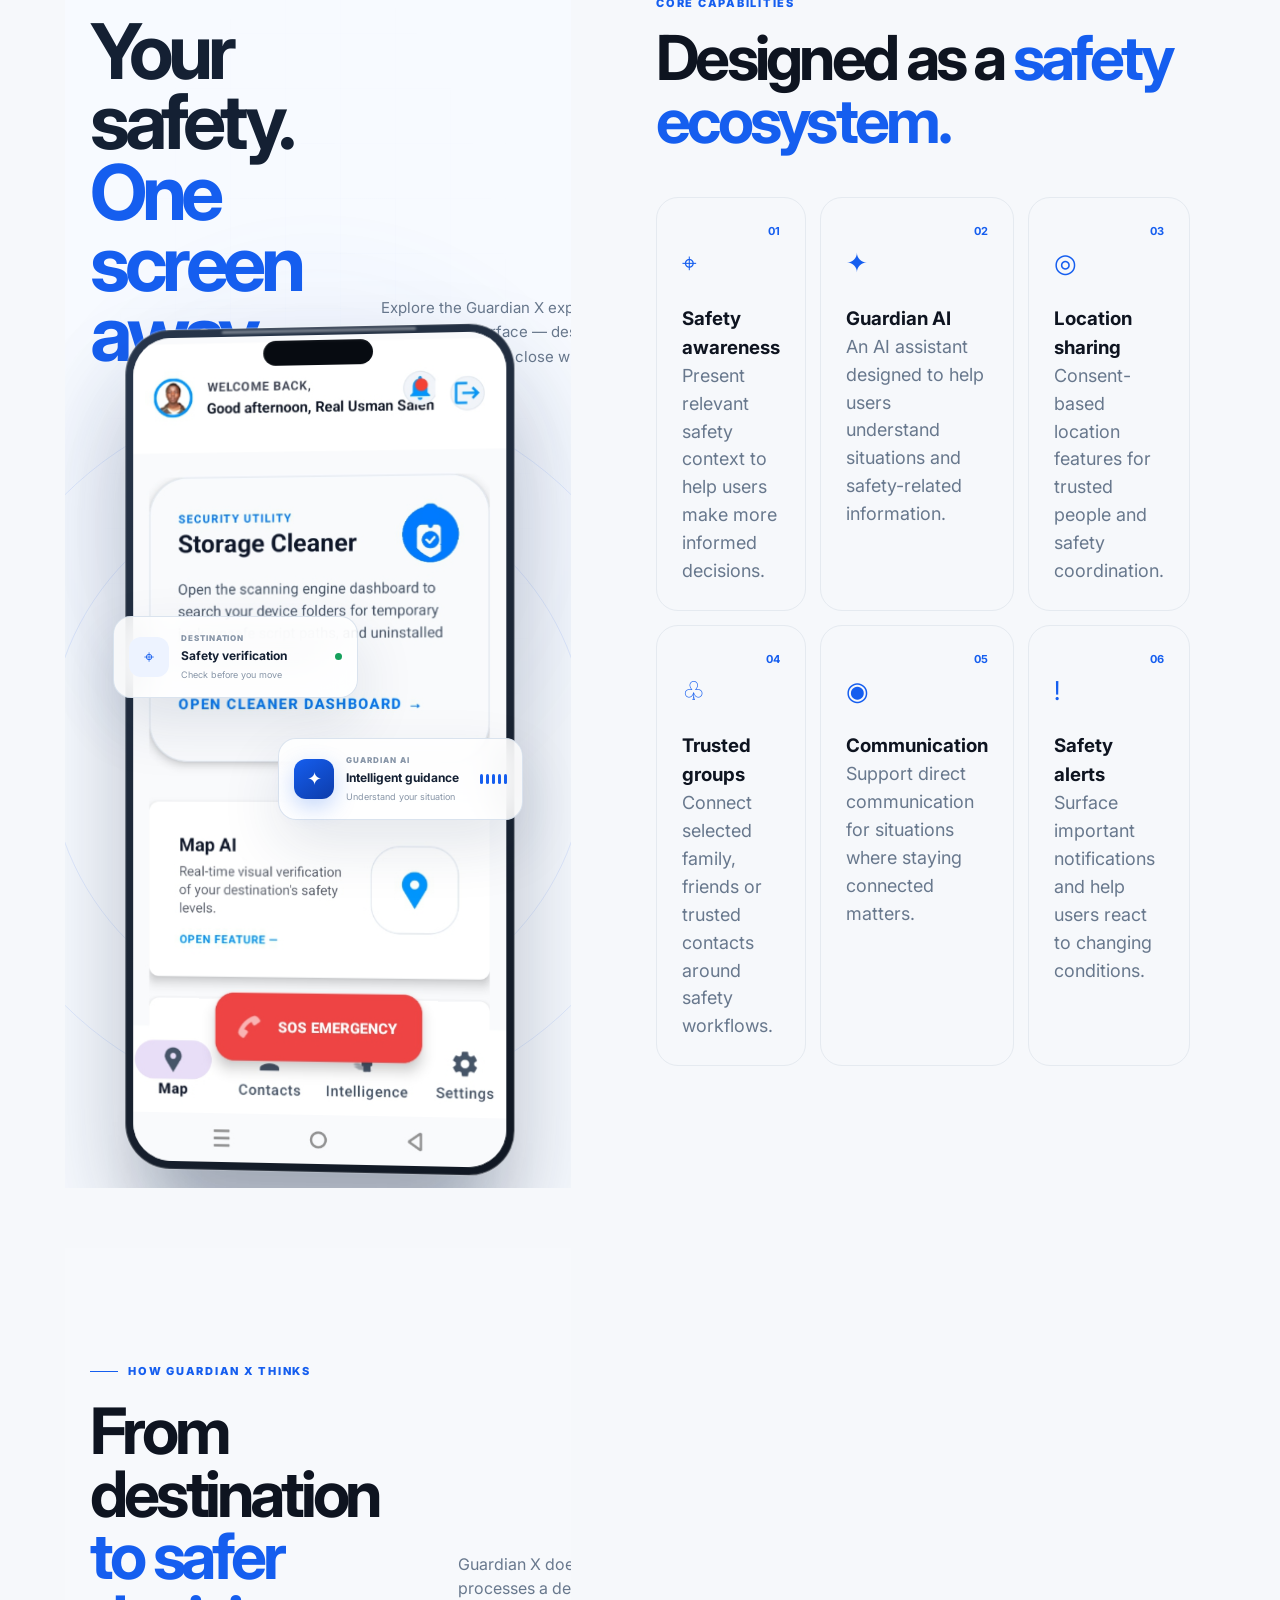
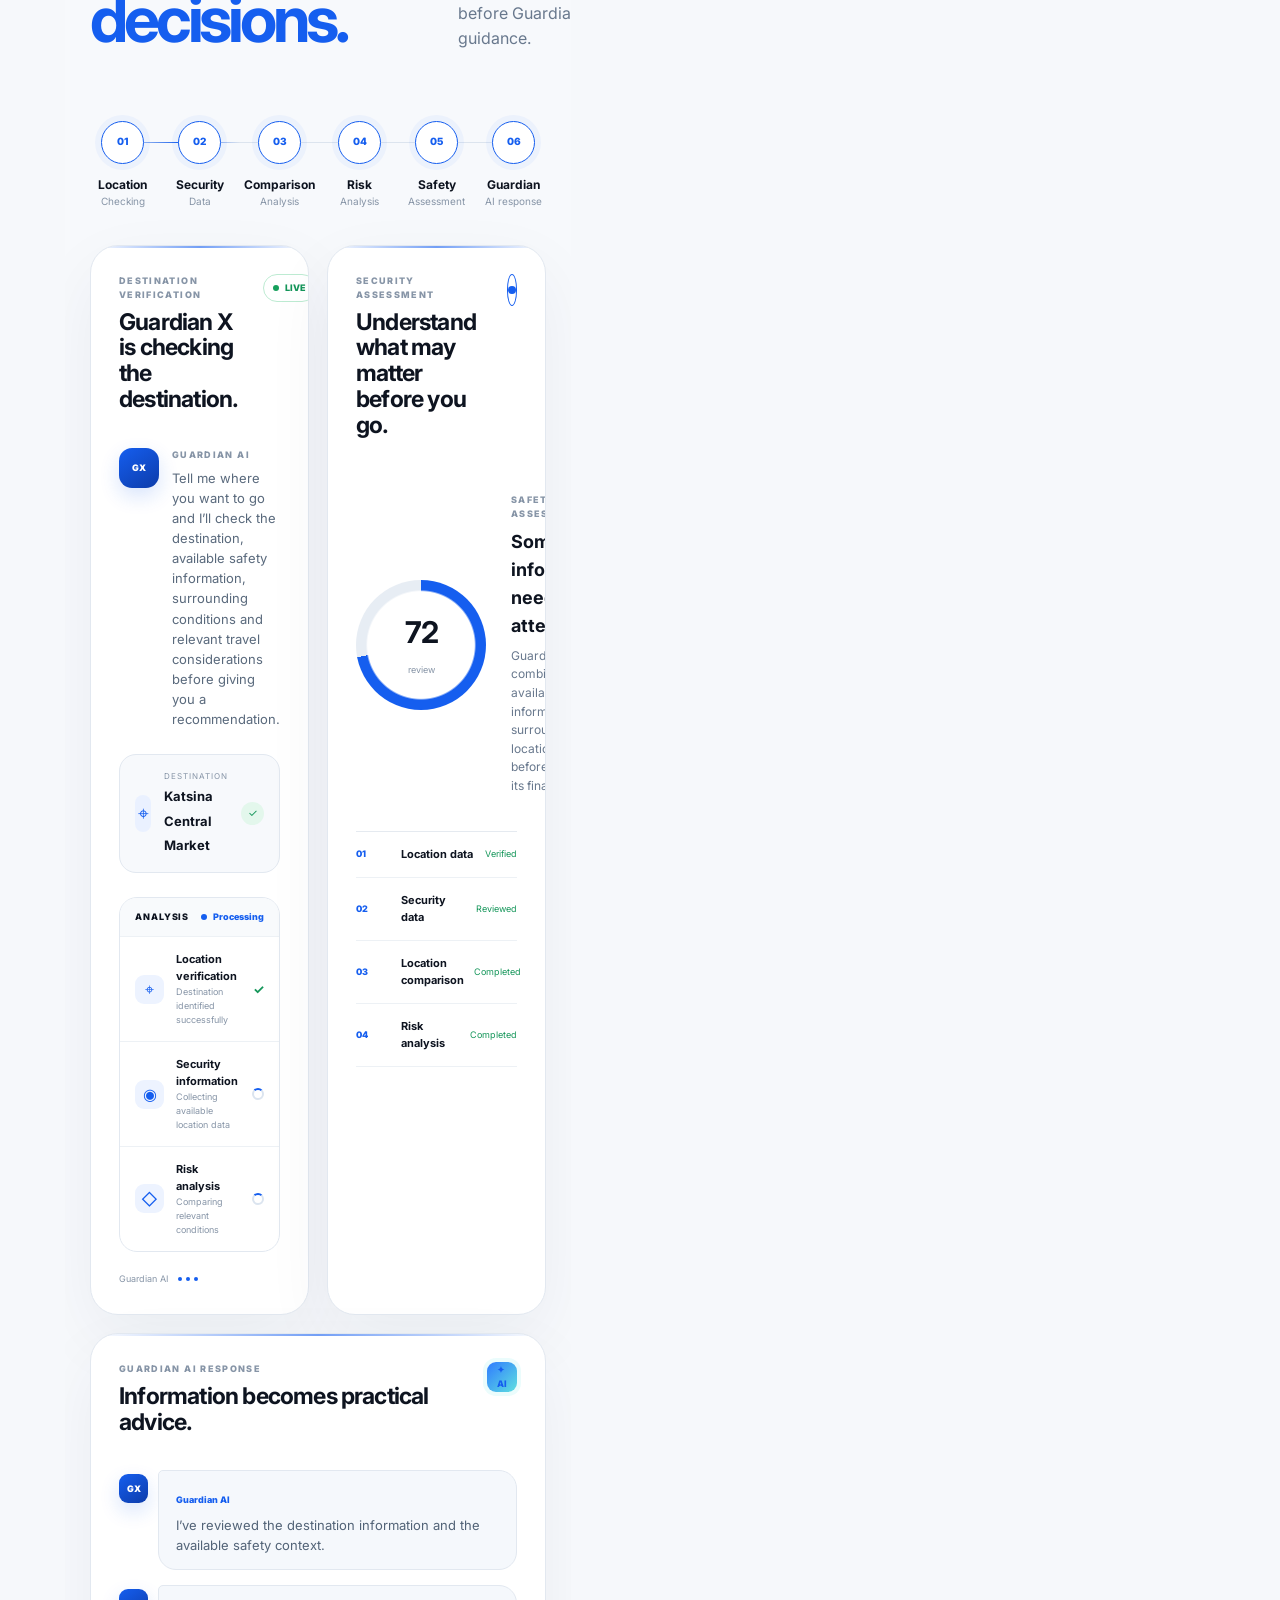
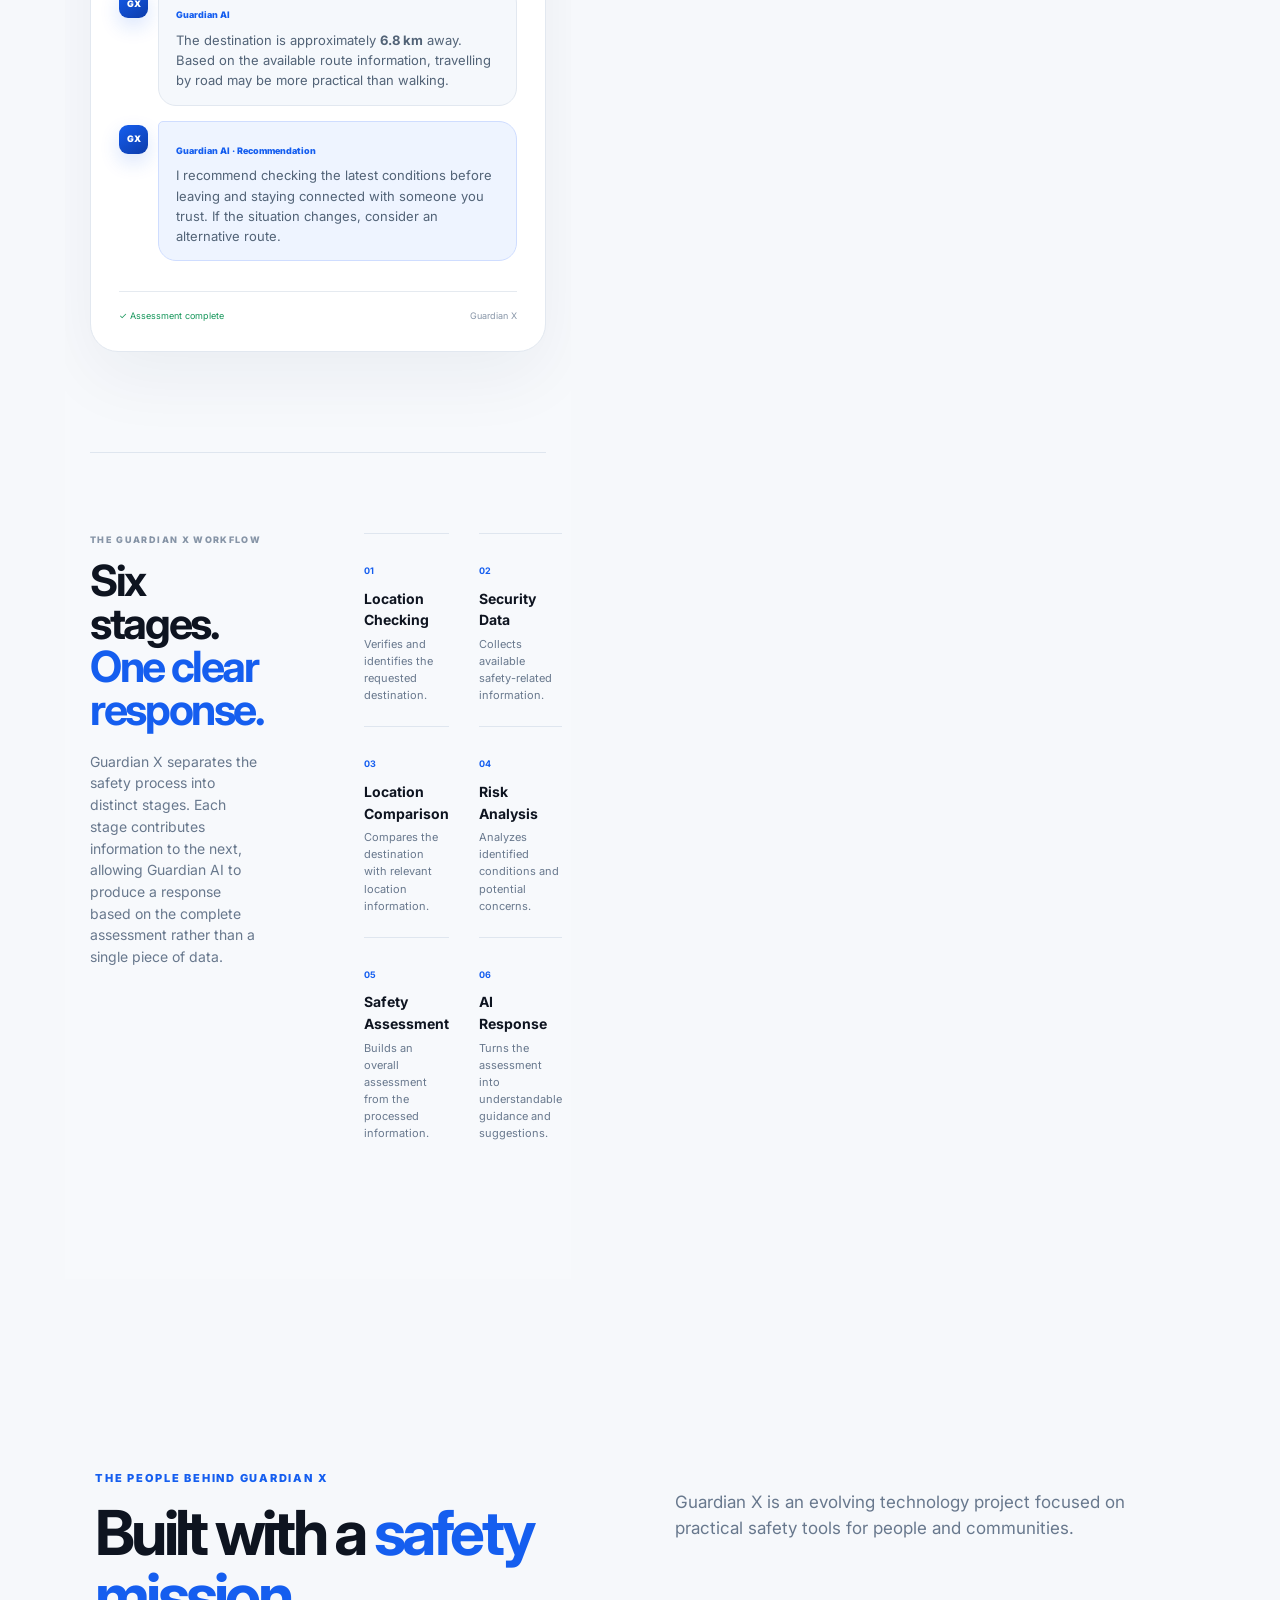
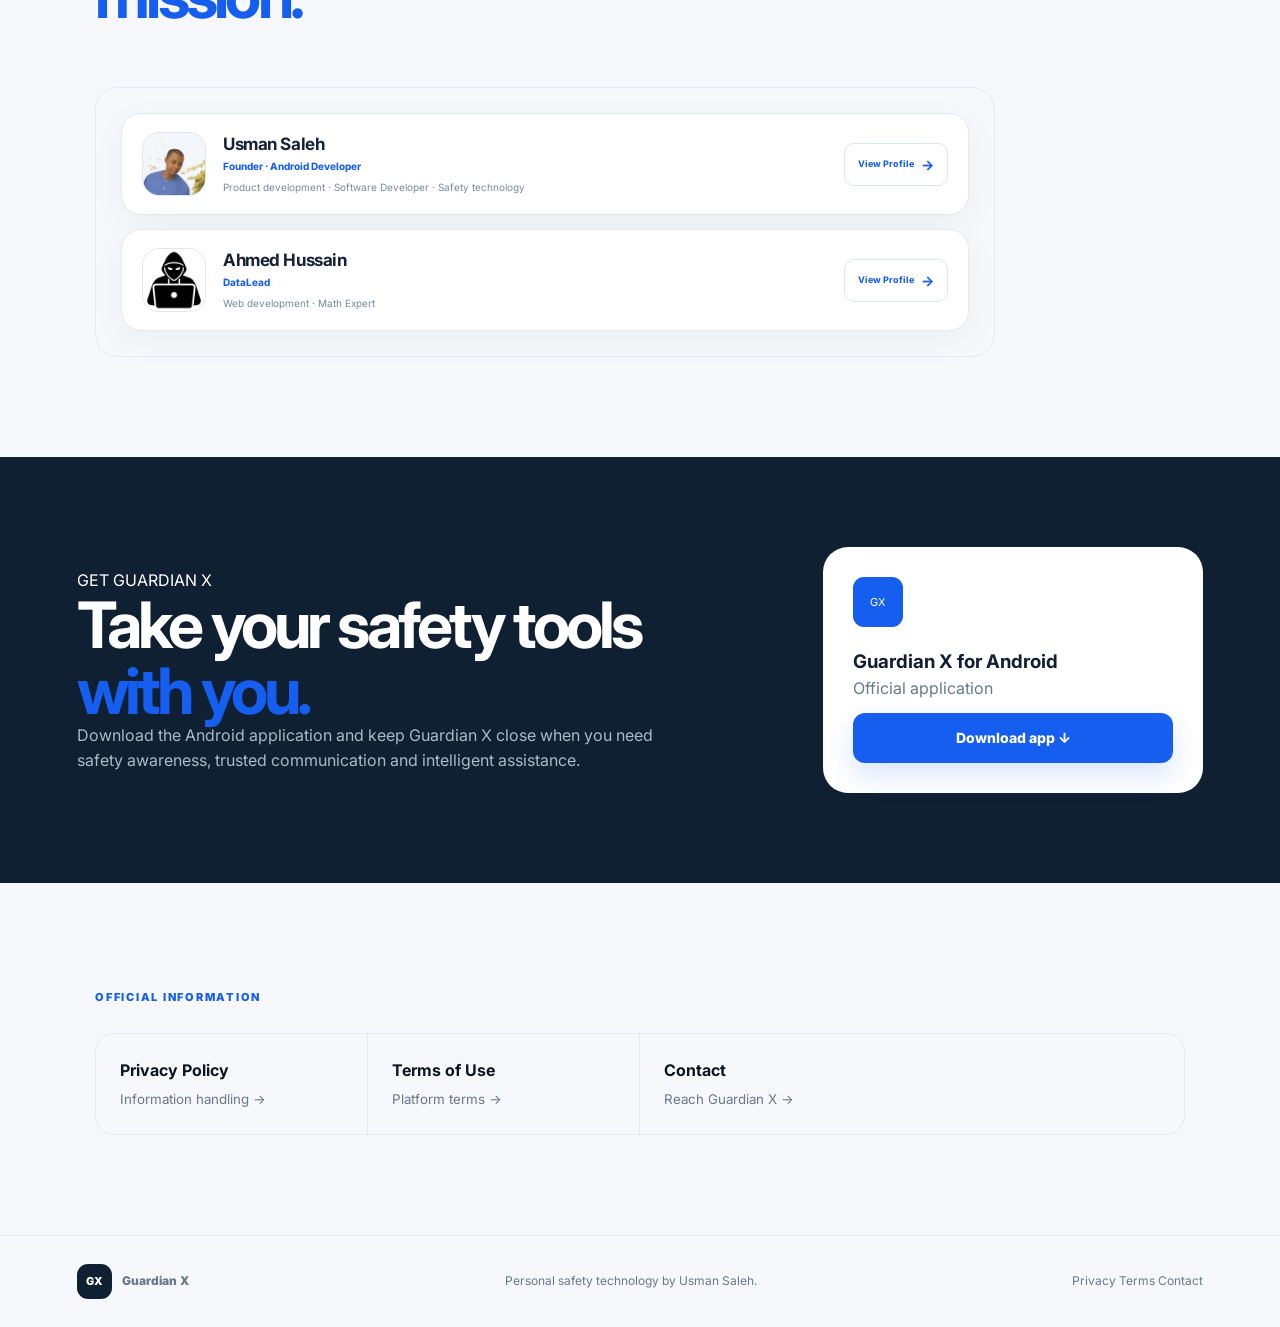
==== commit f3ccac93: "Update index.html" ====
--- a/index.html
+++ b/index.html
@@ -704,8 +704,7 @@
 			<b>DataLead</b>
 
 			<p>
-			  Web development · Product technology ·
-			  Safety technology
+			  Web development · Math Expert
 			</p>
 
 		  </div>
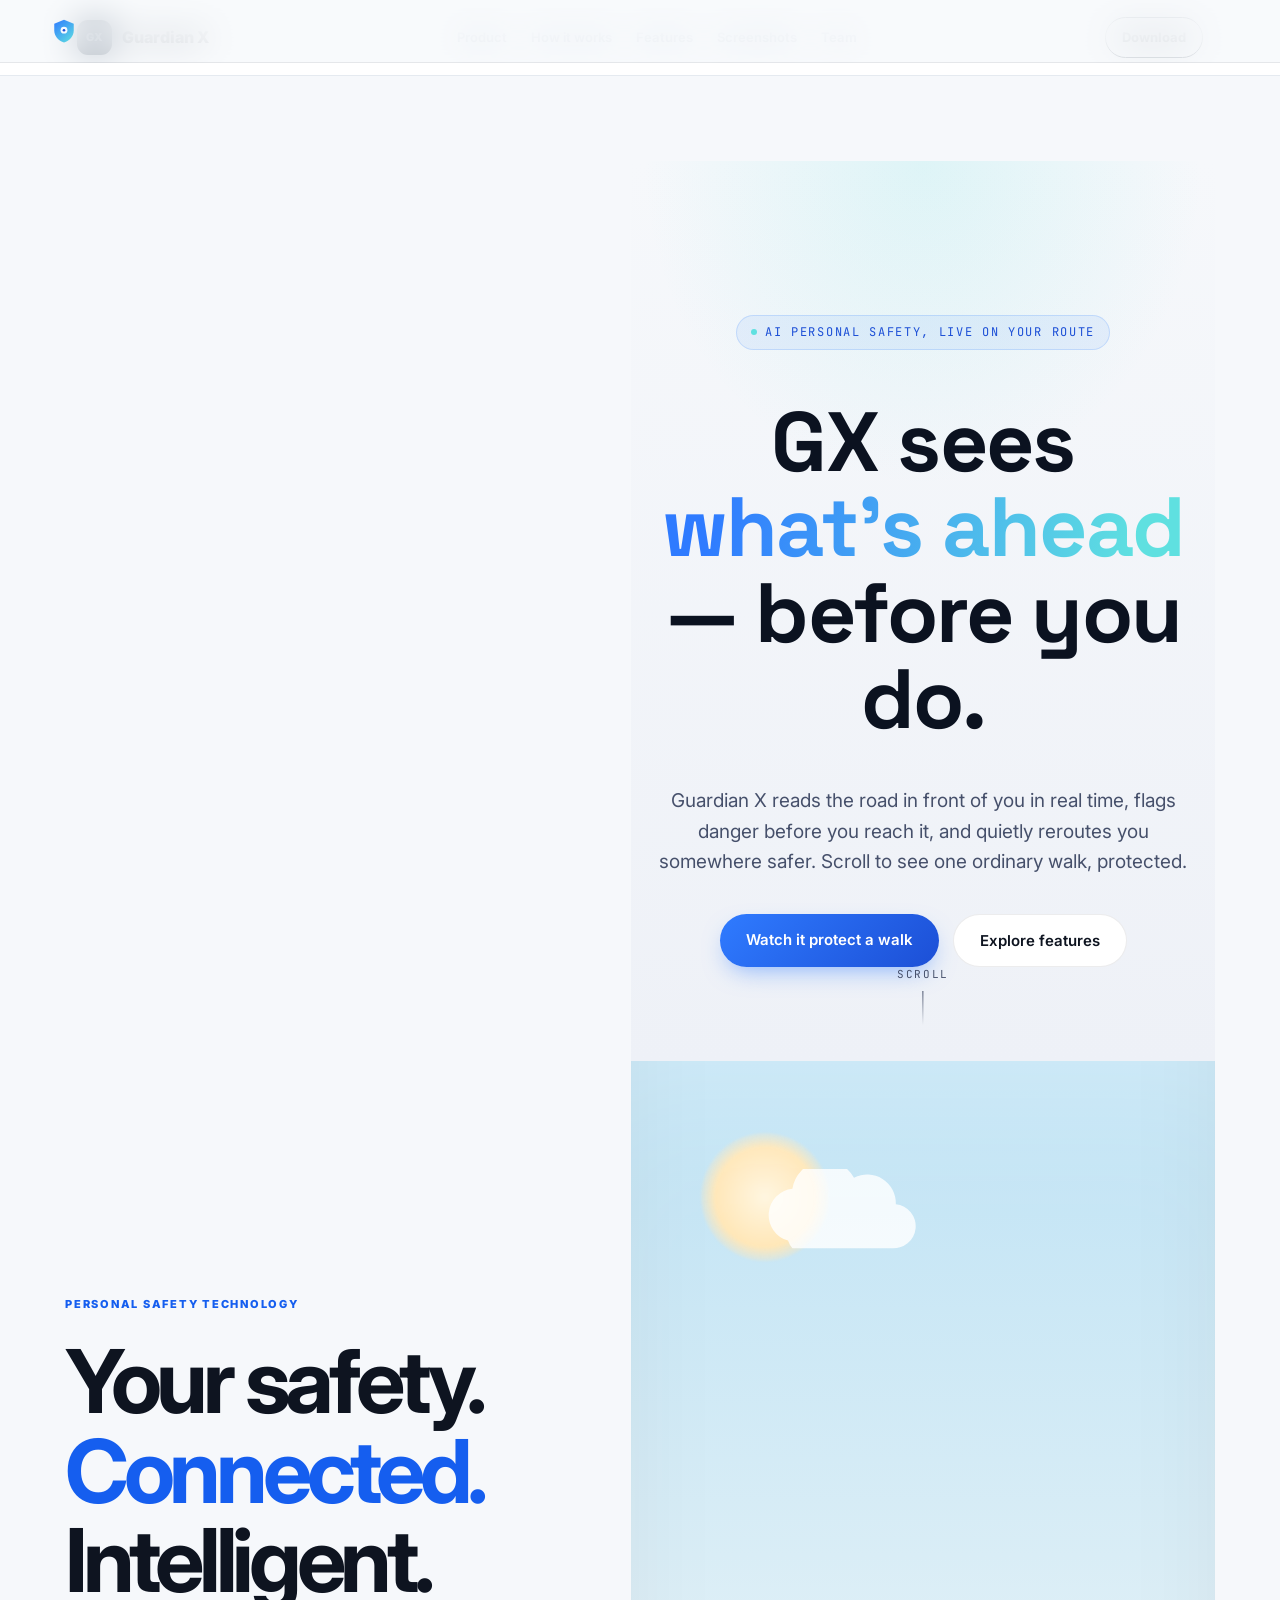
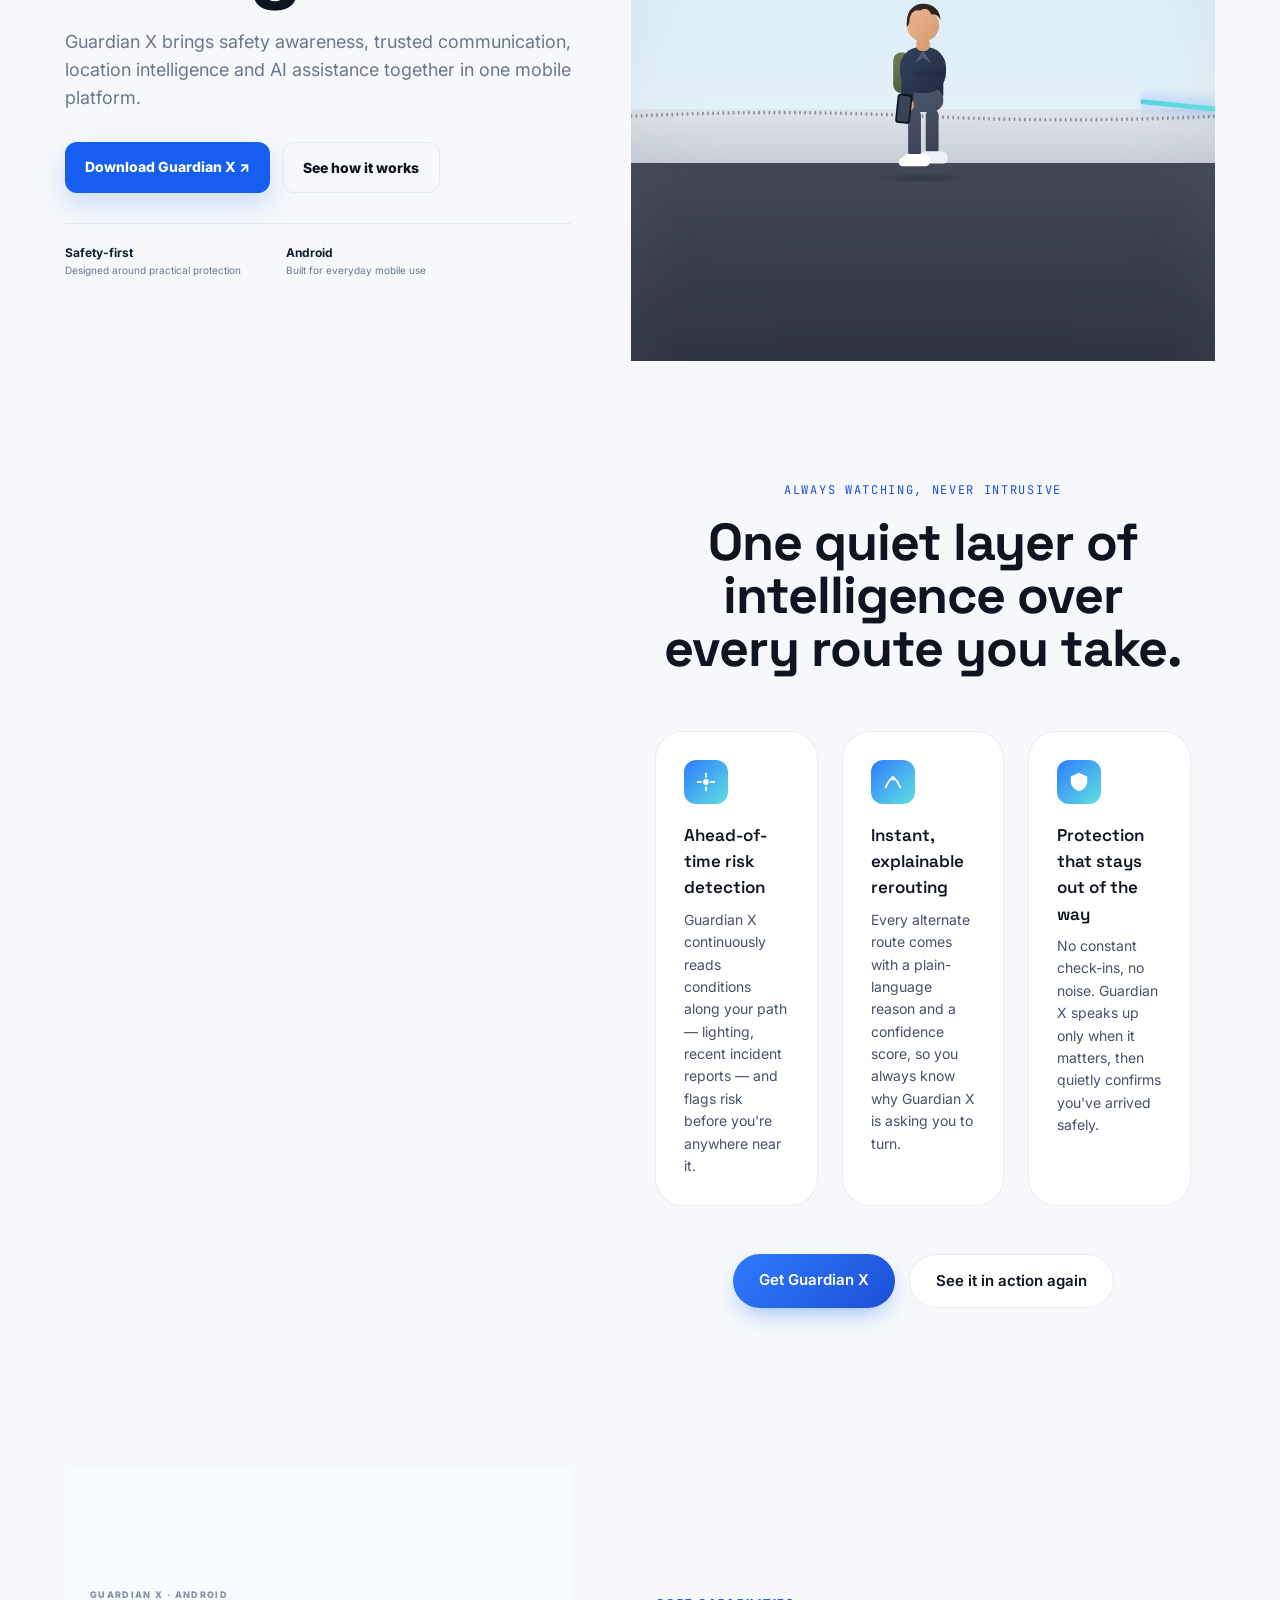
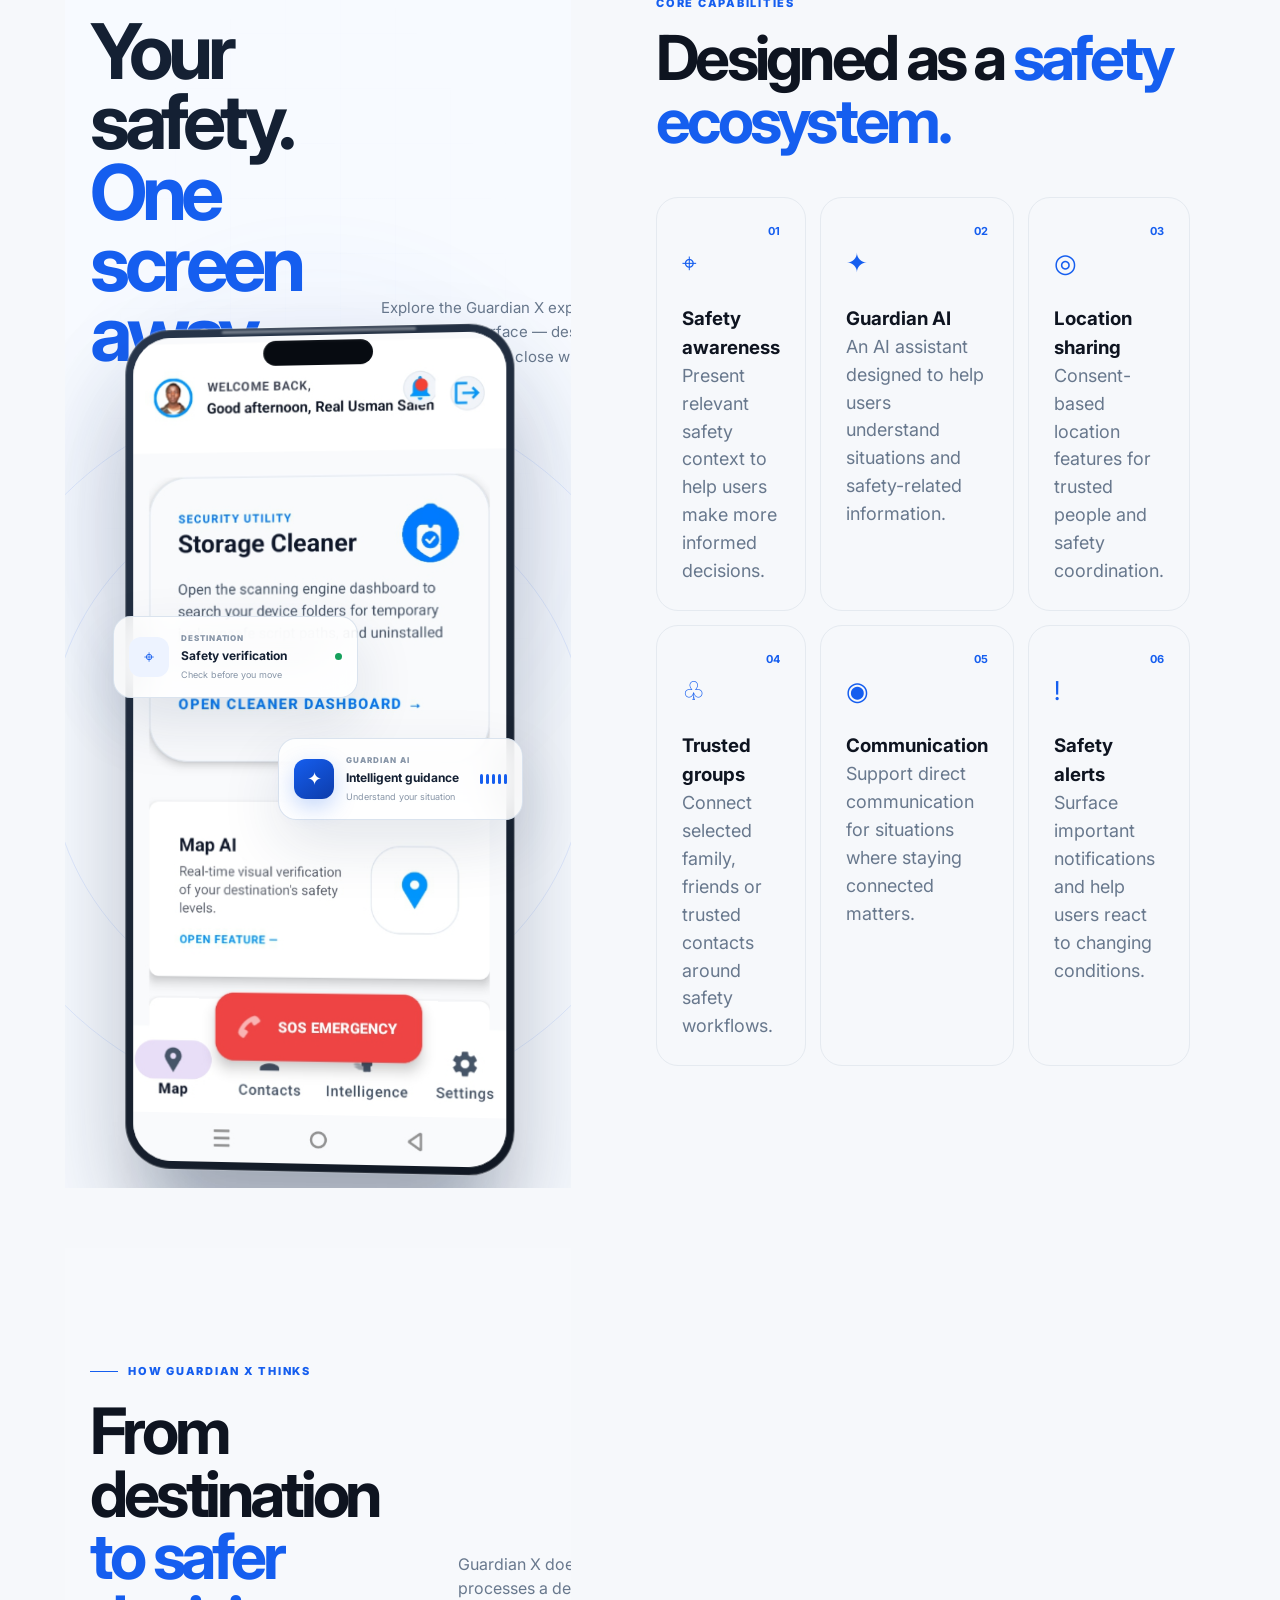
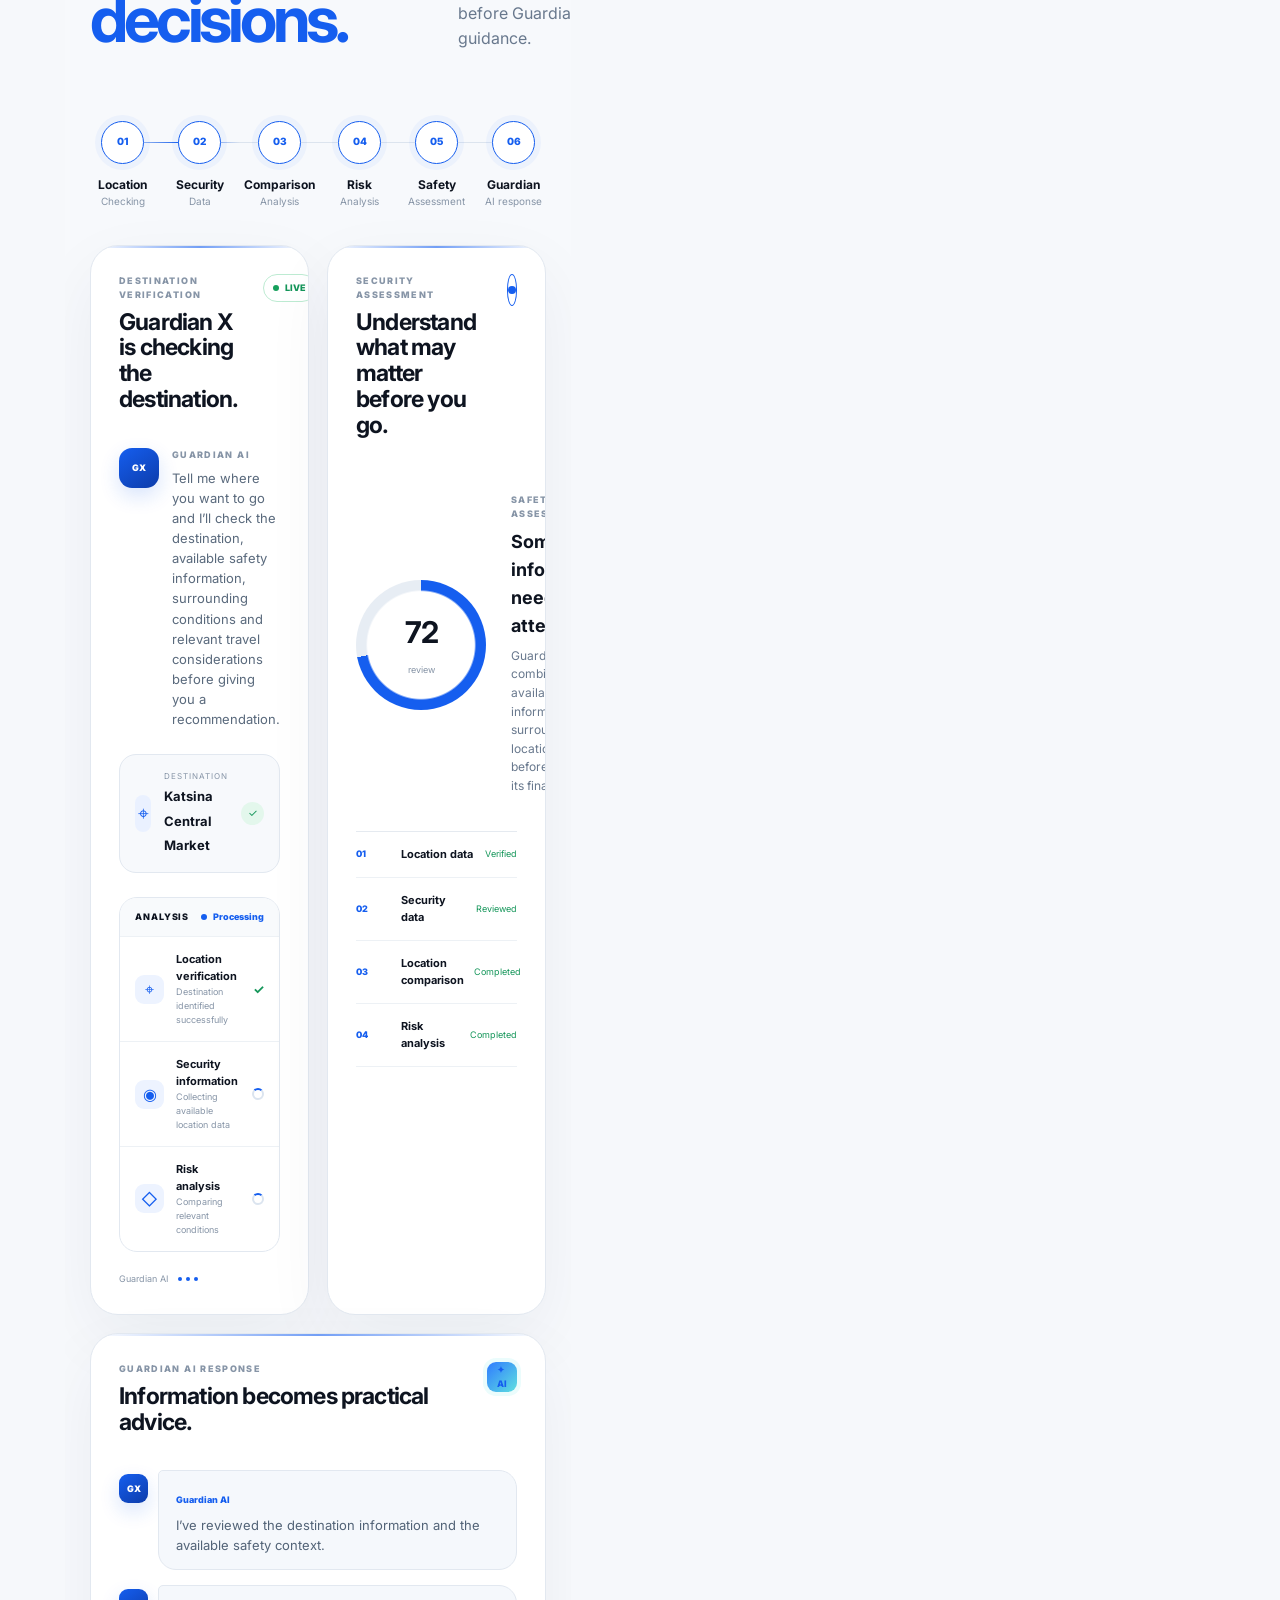
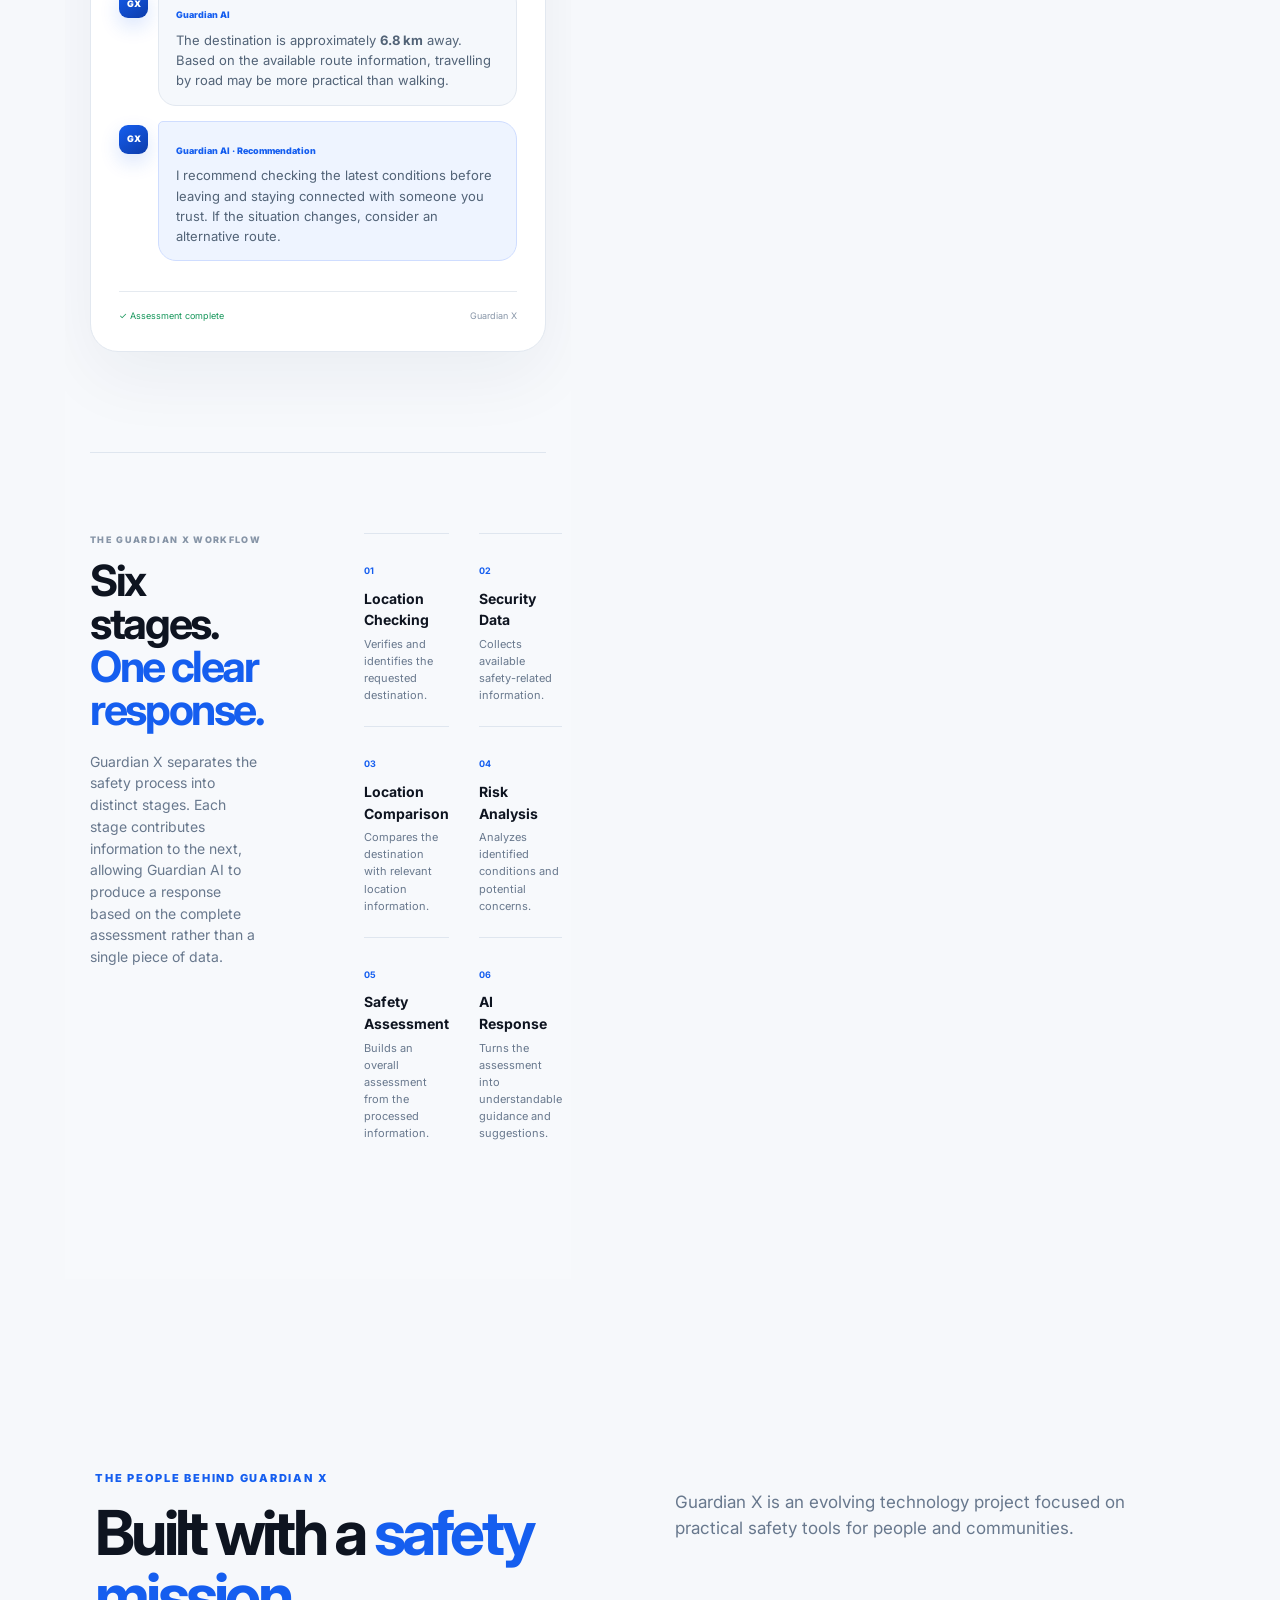
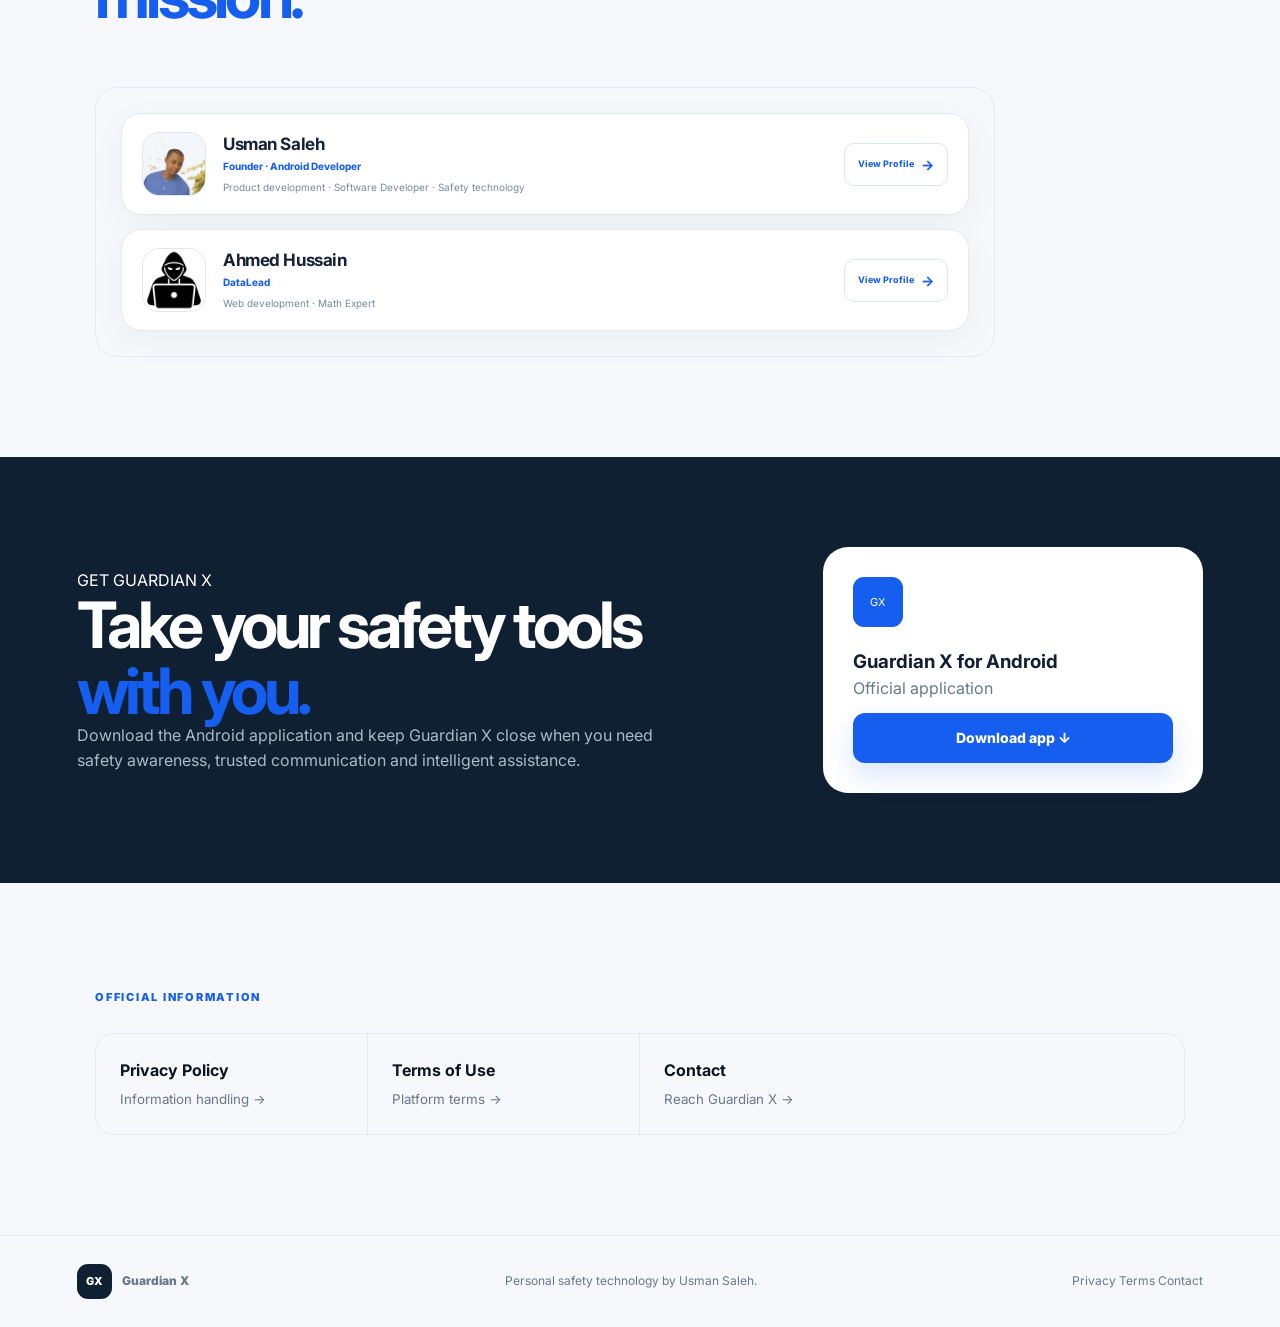
==== commit a8e40dbb: "Update index.html" ====
--- a/index.html
+++ b/index.html
@@ -1,6 +1,17 @@
 <!doctype html>
 <html lang="en">
 <head>
+
+<meta property="og:title" content="Guardian X">
+<meta property="og:description" content="AI-powered personal safety and security platform.">
+<meta property="og:image" content="https://guadianx.netlify.app/assets/guardian_x_home.png">
+<meta property="og:url" content="https://guadianx.netlify.app">
+<meta property="og:type" content="website">
+
+<meta name="twitter:card" content="summary_large_image">
+<meta name="twitter:title" content="Guardian X">
+<meta name="twitter:description" content="AI-powered personal safety and security platform.">
+<meta name="twitter:image" content="https://guadianx.netlify.app/assets/guardian_x_home.png">	
 <meta charset="utf-8">
 <meta name="viewport" content="width=device-width,initial-scale=1">
 <meta name="description" content="Guardian X — intelligent personal safety technology.">
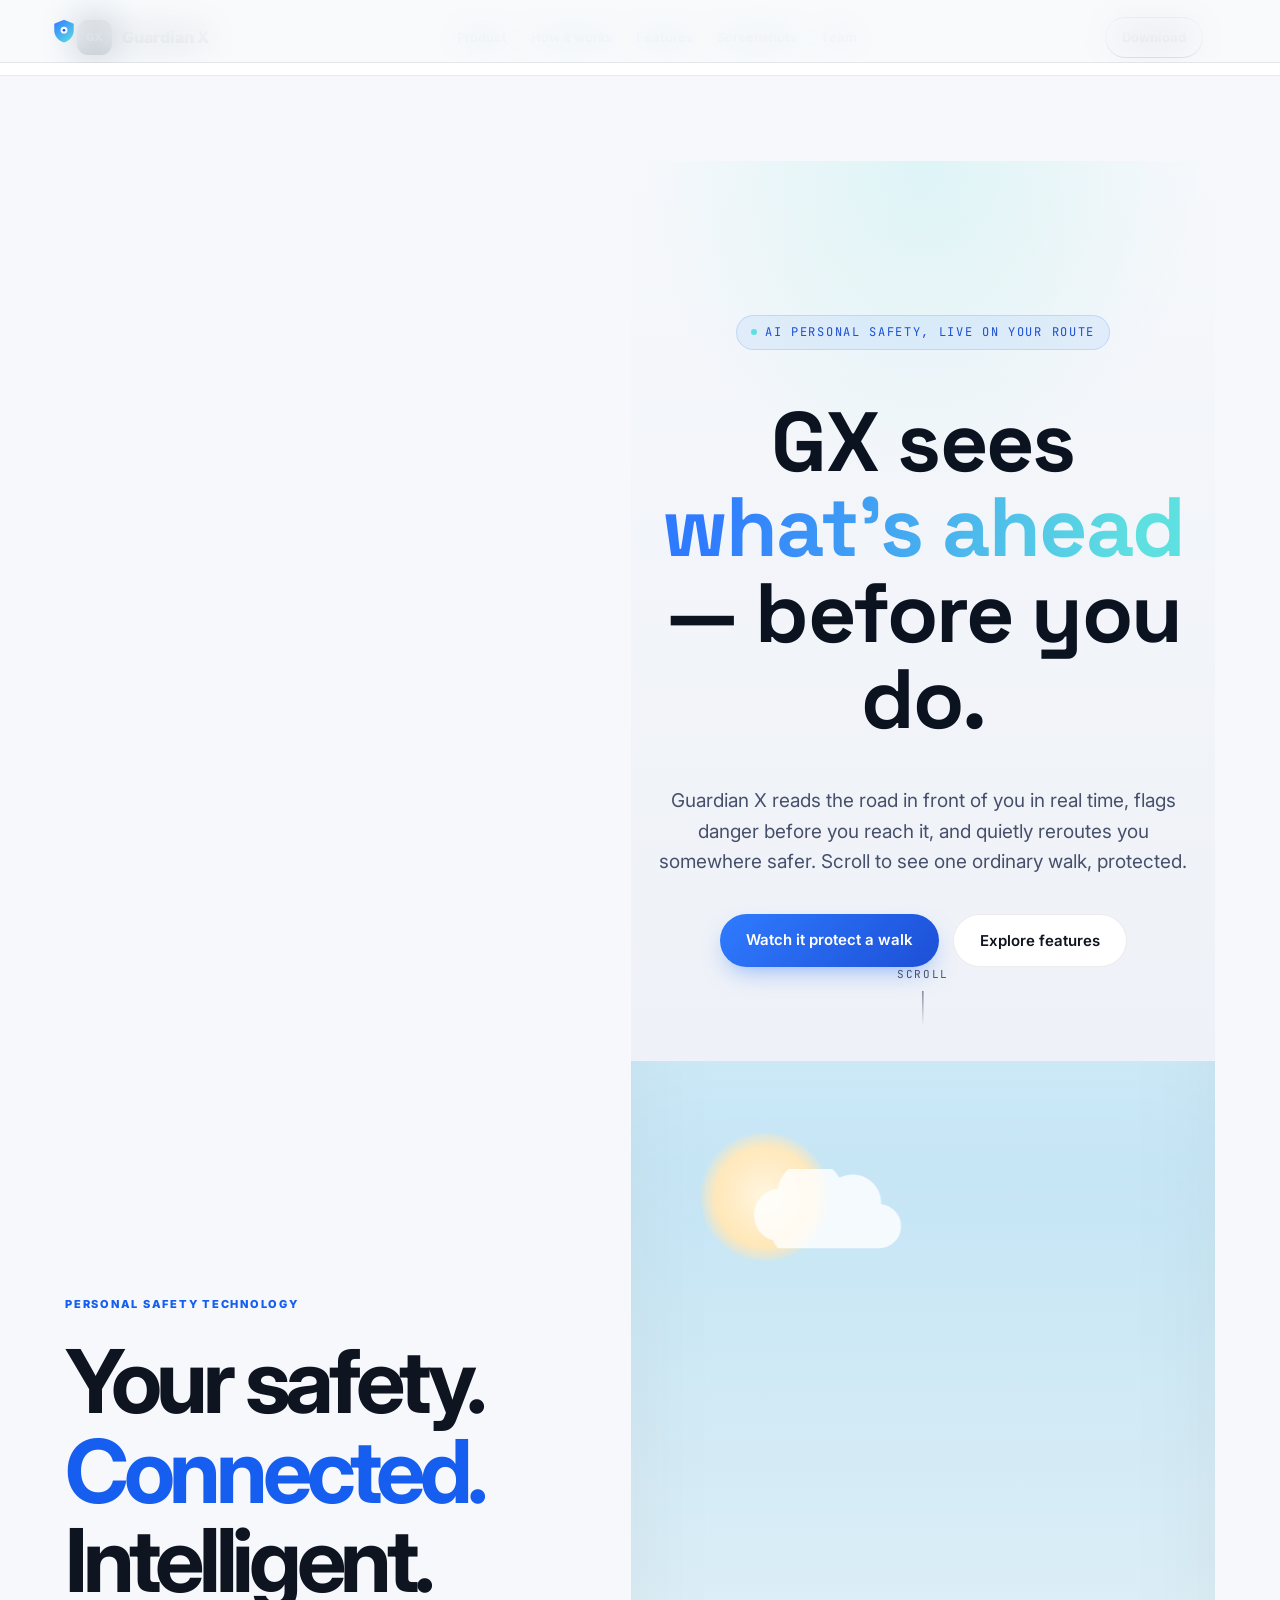
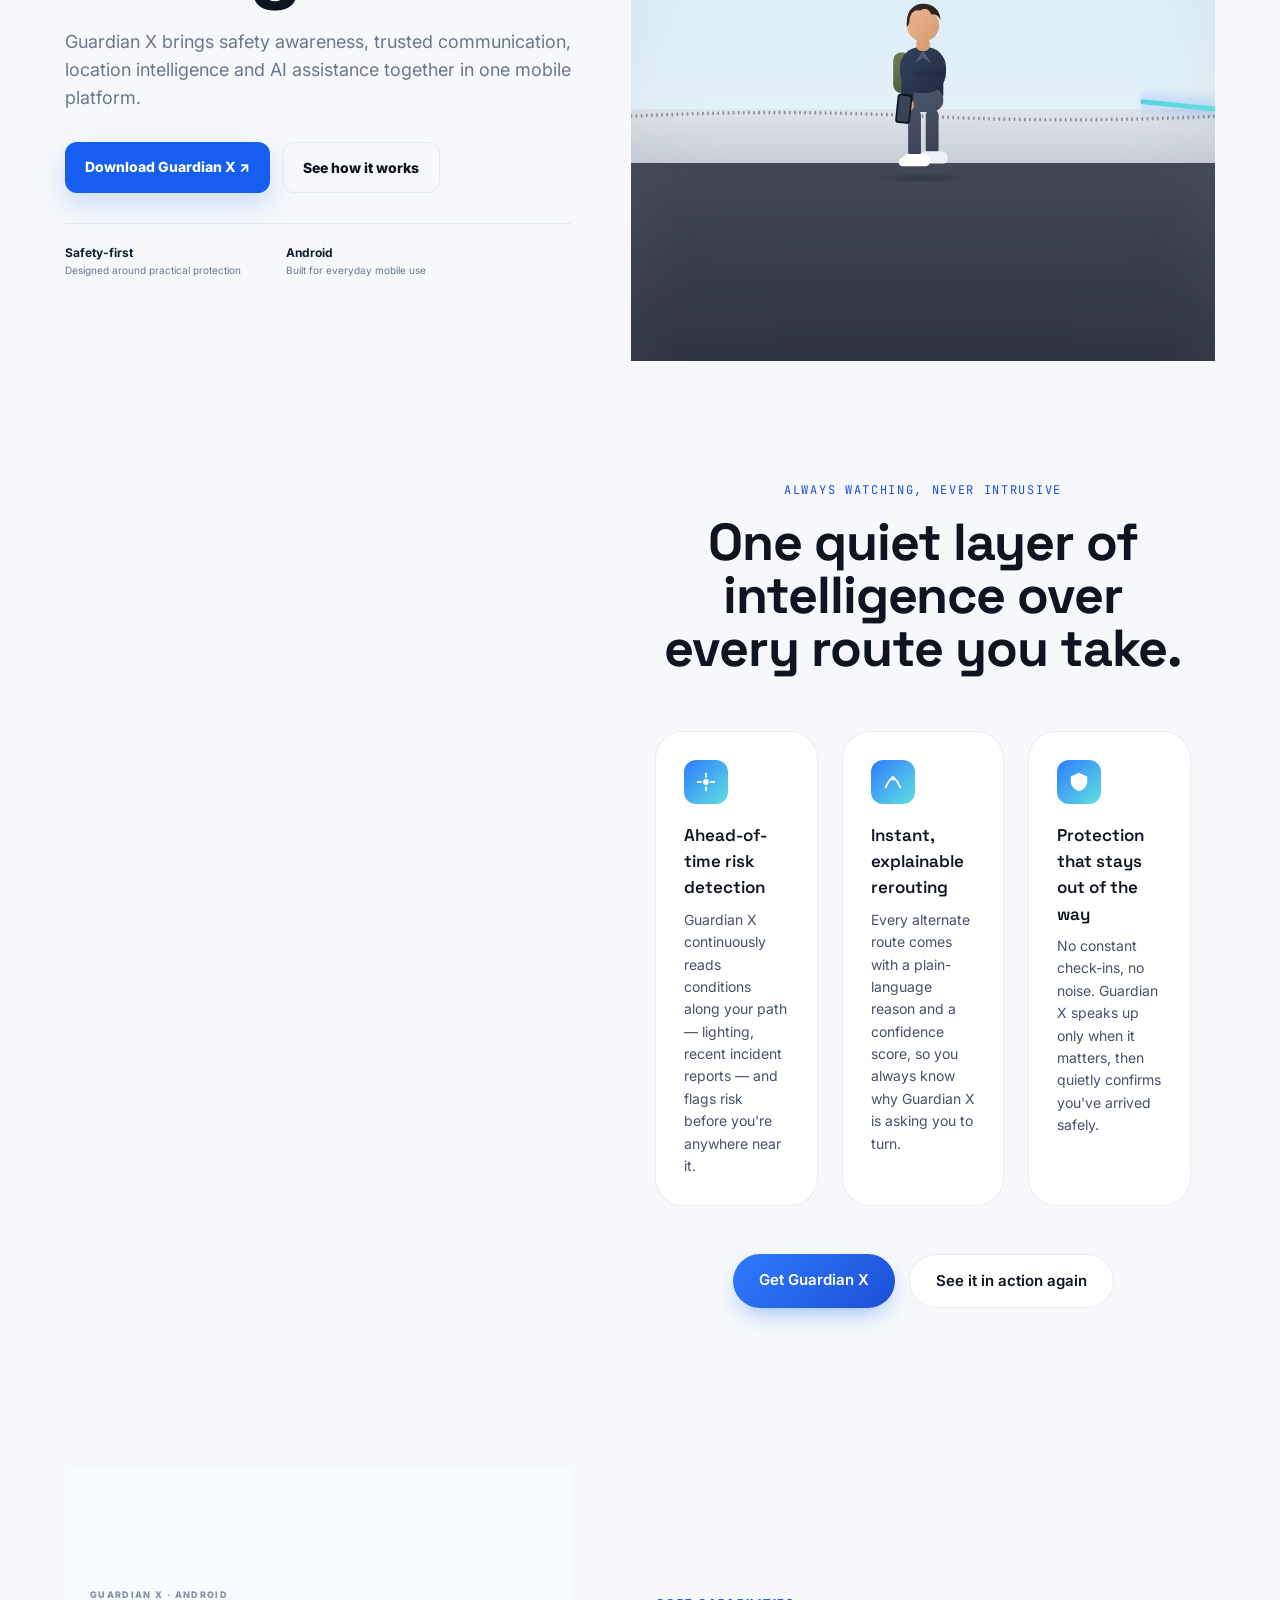
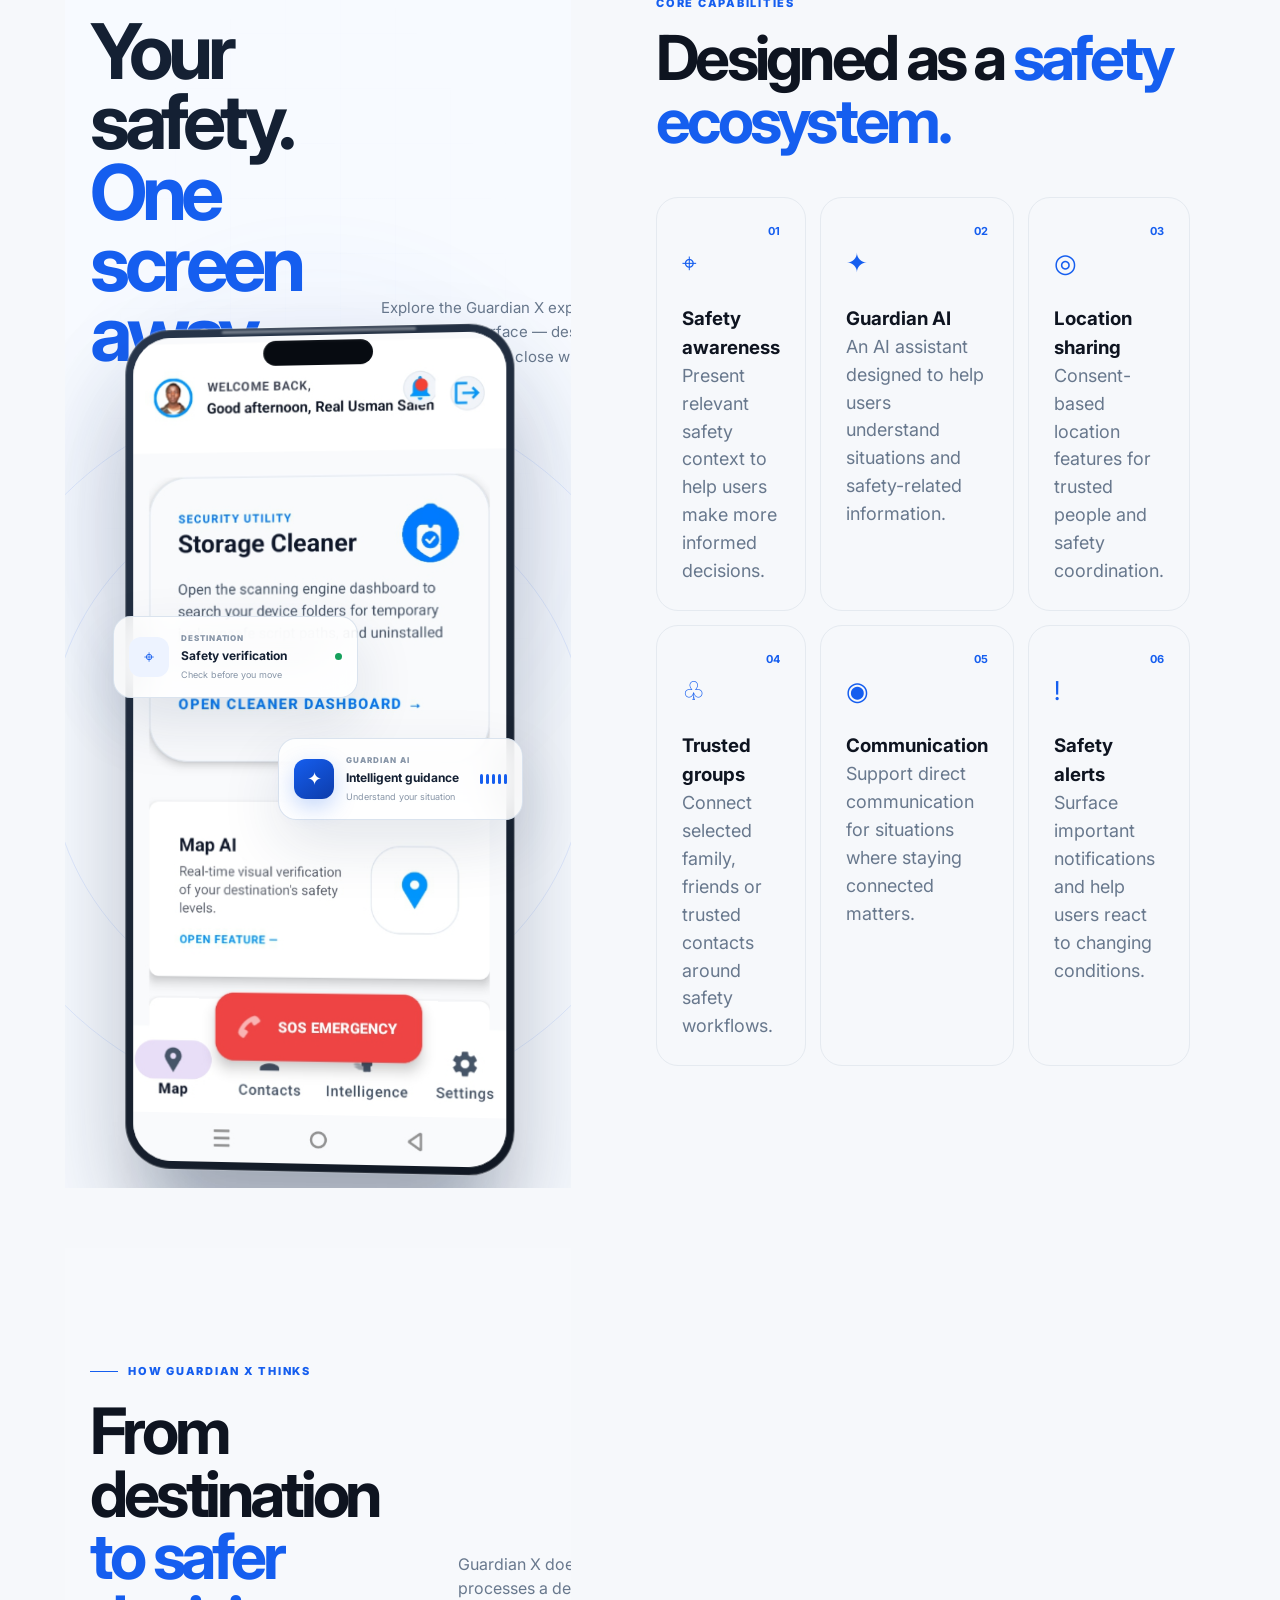
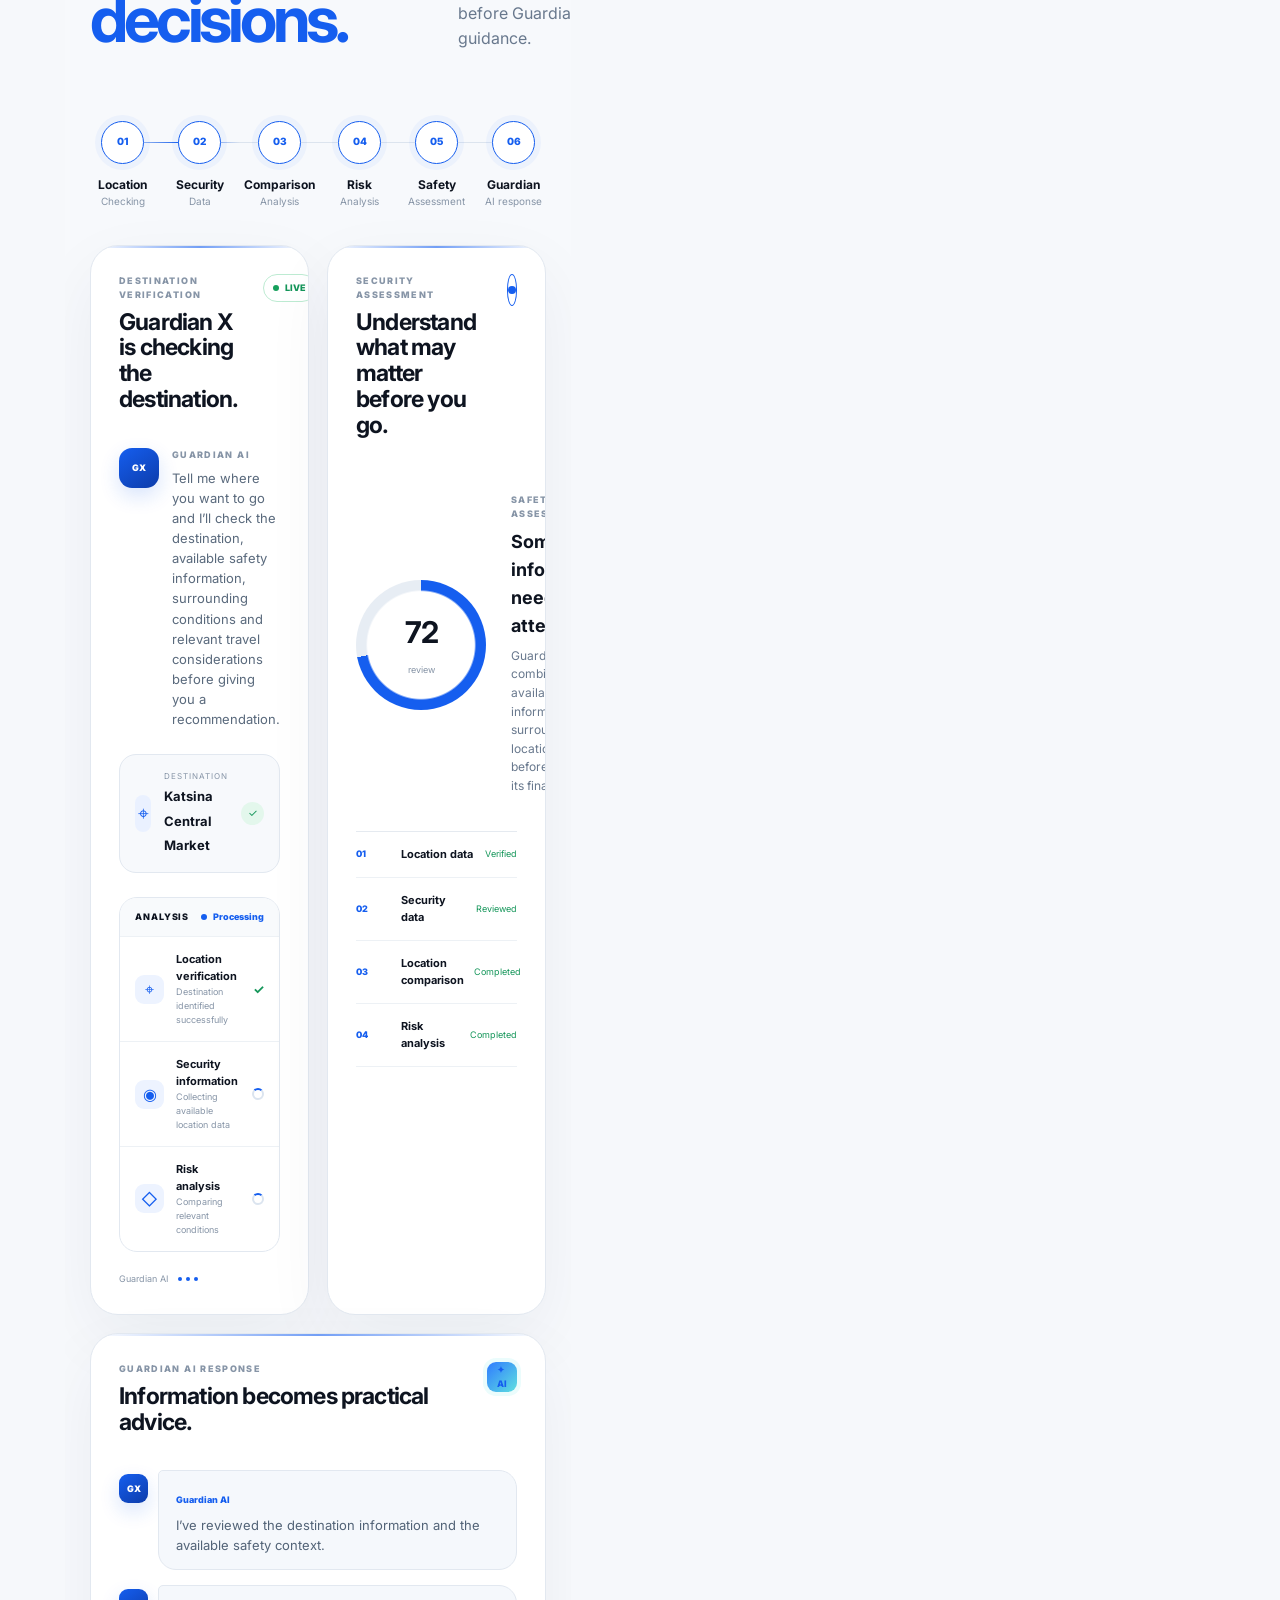
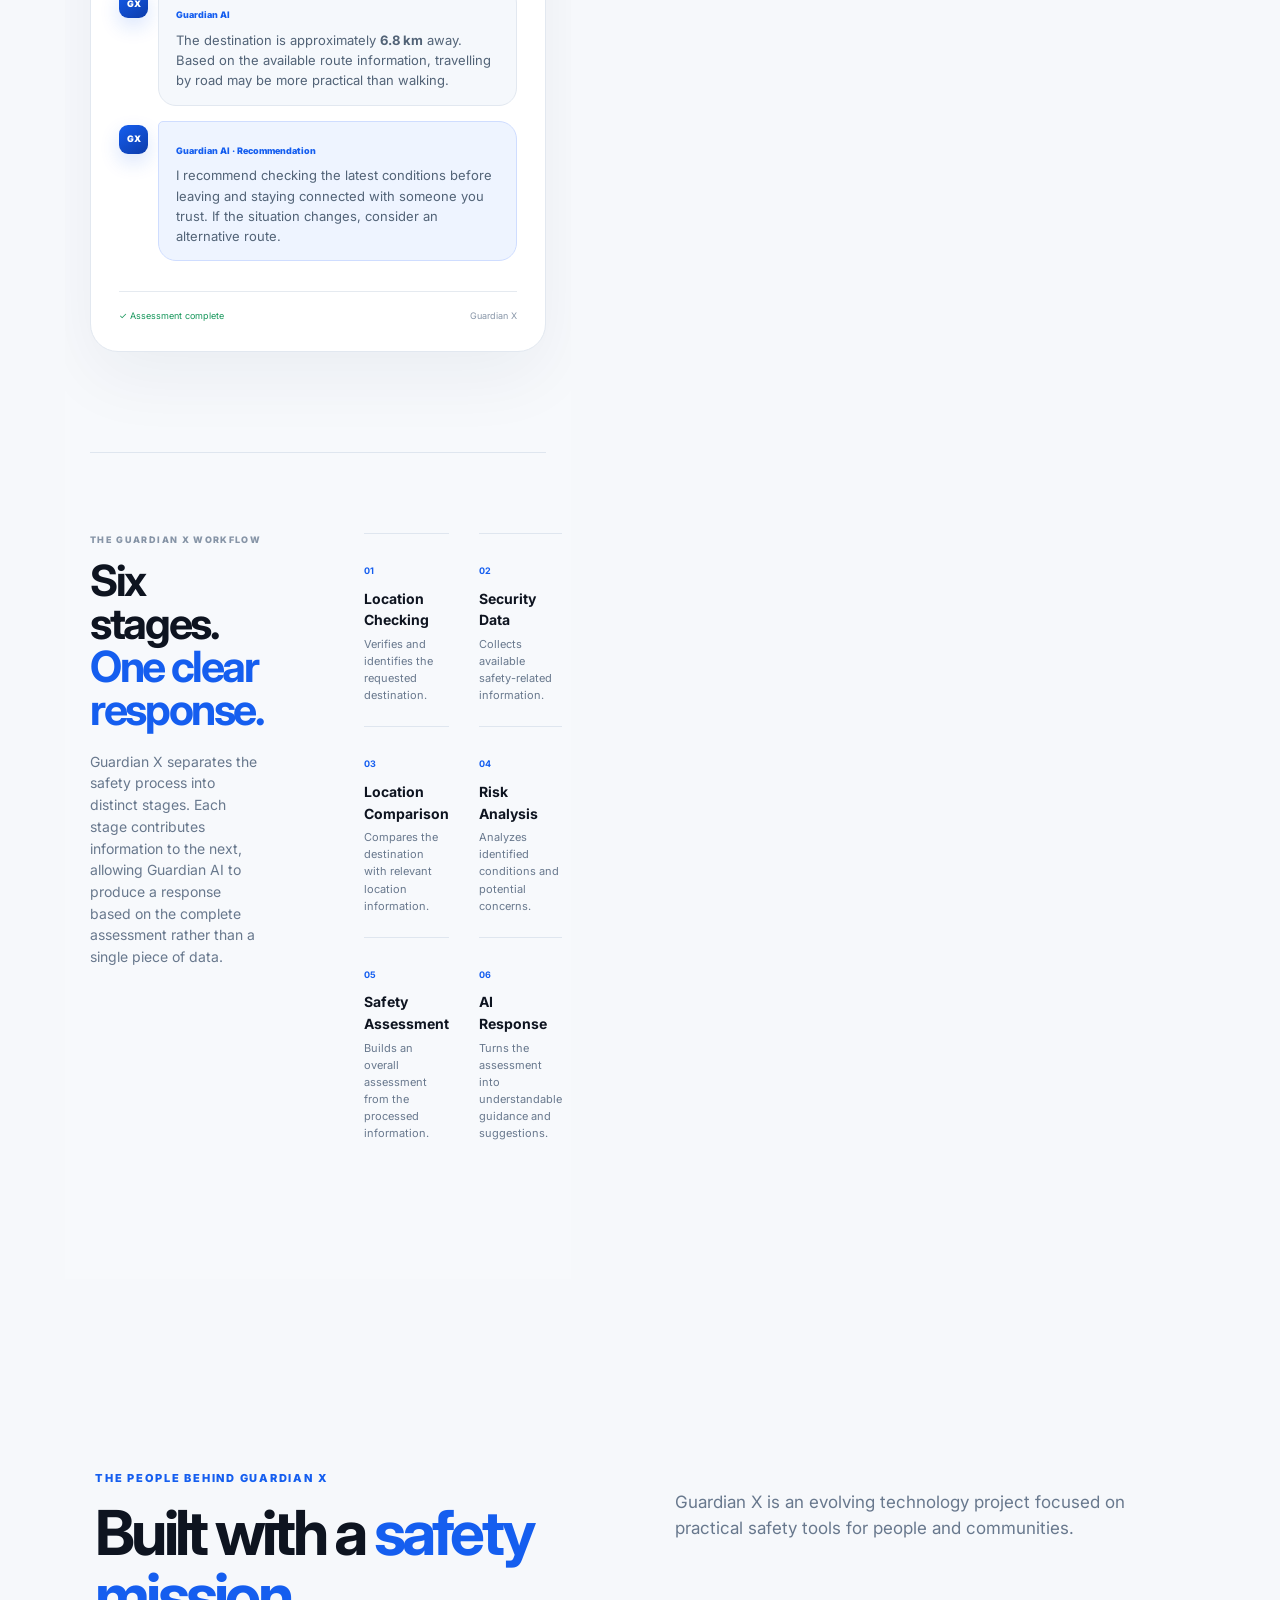
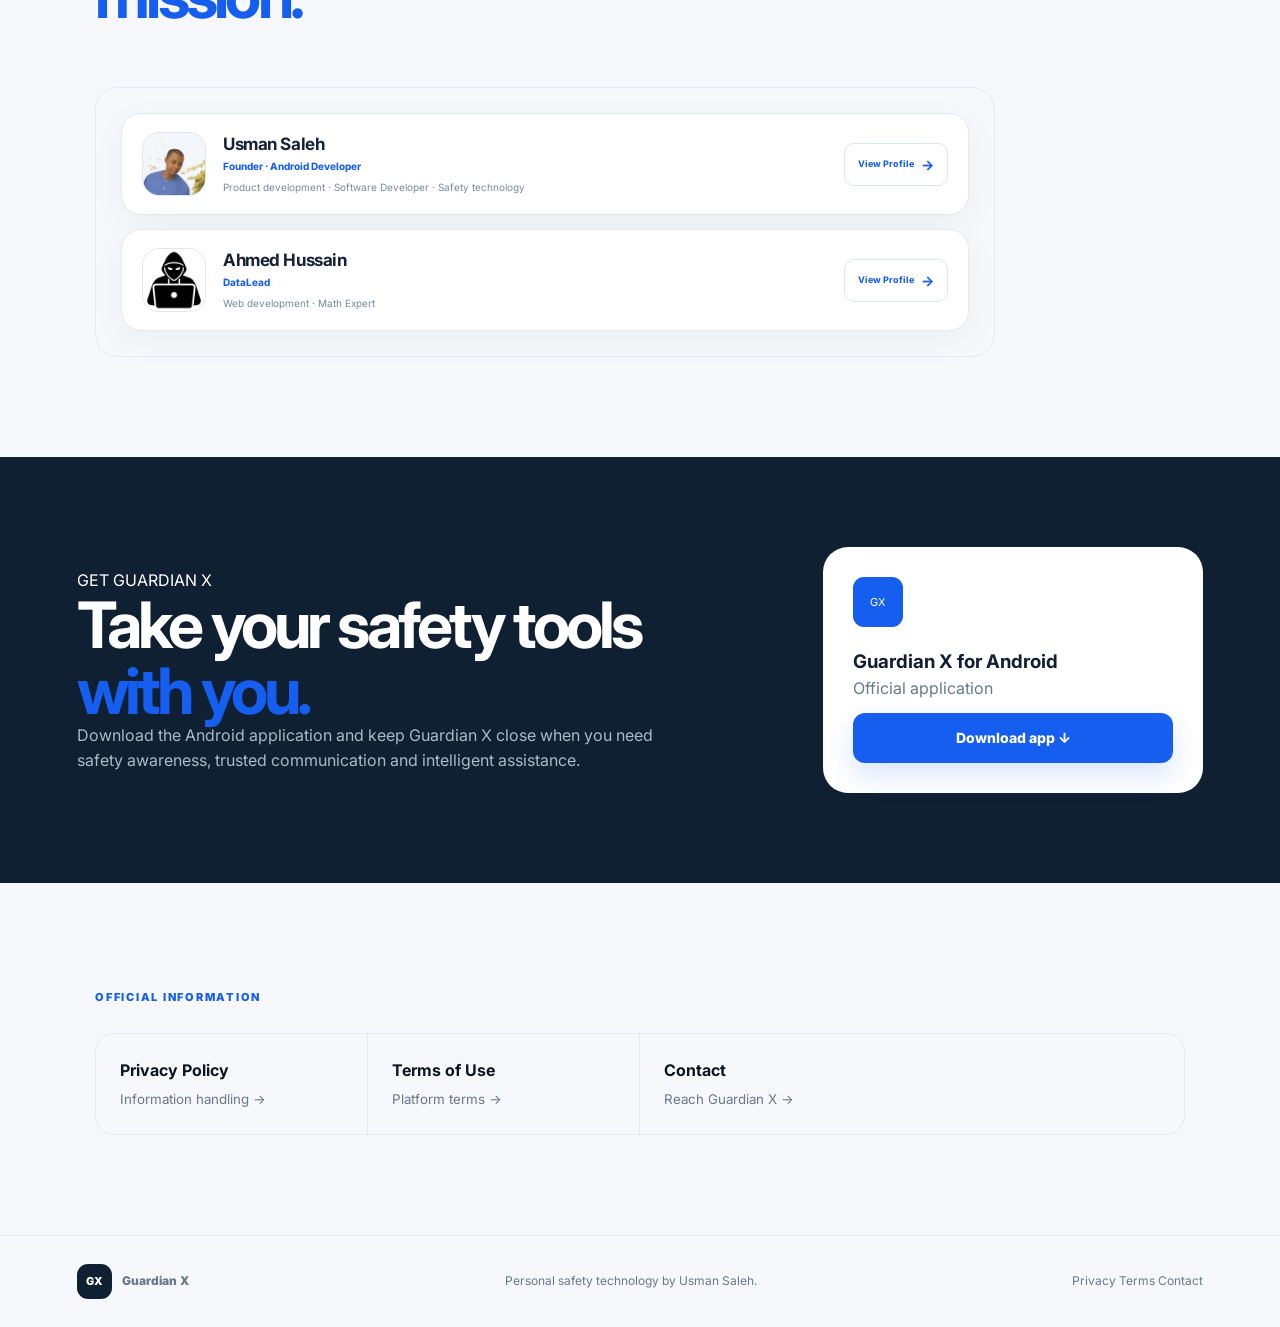
==== commit 1e441711: "Update index.html" ====
--- a/index.html
+++ b/index.html
@@ -4,14 +4,14 @@
 
 <meta property="og:title" content="Guardian X">
 <meta property="og:description" content="AI-powered personal safety and security platform.">
-<meta property="og:image" content="https://guadianx.netlify.app/assets/guardian_x_home.png">
+<meta property="og:image" content="https://guadianx.netlify.app/assets/logo.png">
 <meta property="og:url" content="https://guadianx.netlify.app">
 <meta property="og:type" content="website">
 
 <meta name="twitter:card" content="summary_large_image">
 <meta name="twitter:title" content="Guardian X">
 <meta name="twitter:description" content="AI-powered personal safety and security platform.">
-<meta name="twitter:image" content="https://guadianx.netlify.app/assets/guardian_x_home.png">	
+<meta name="twitter:image" content="https://guadianx.netlify.app/assets/logo.png">	
 <meta charset="utf-8">
 <meta name="viewport" content="width=device-width,initial-scale=1">
 <meta name="description" content="Guardian X — intelligent personal safety technology.">
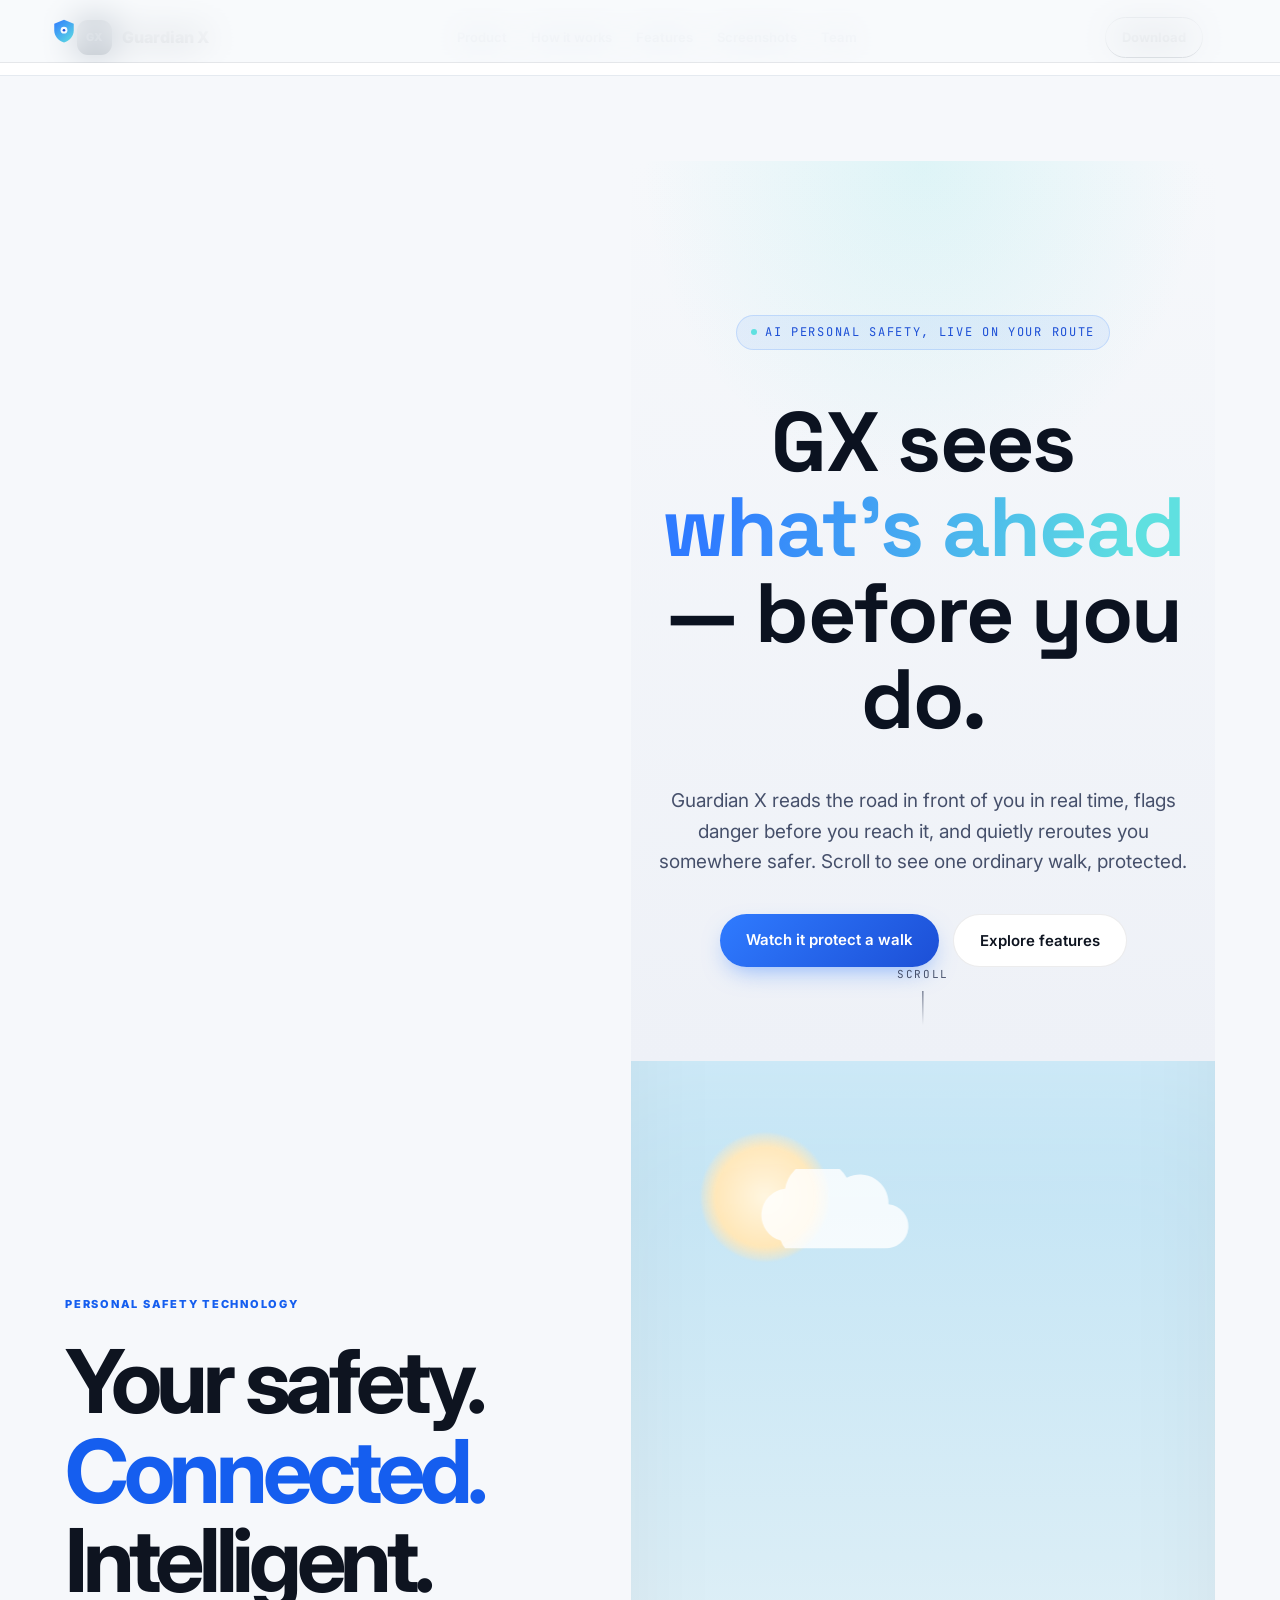
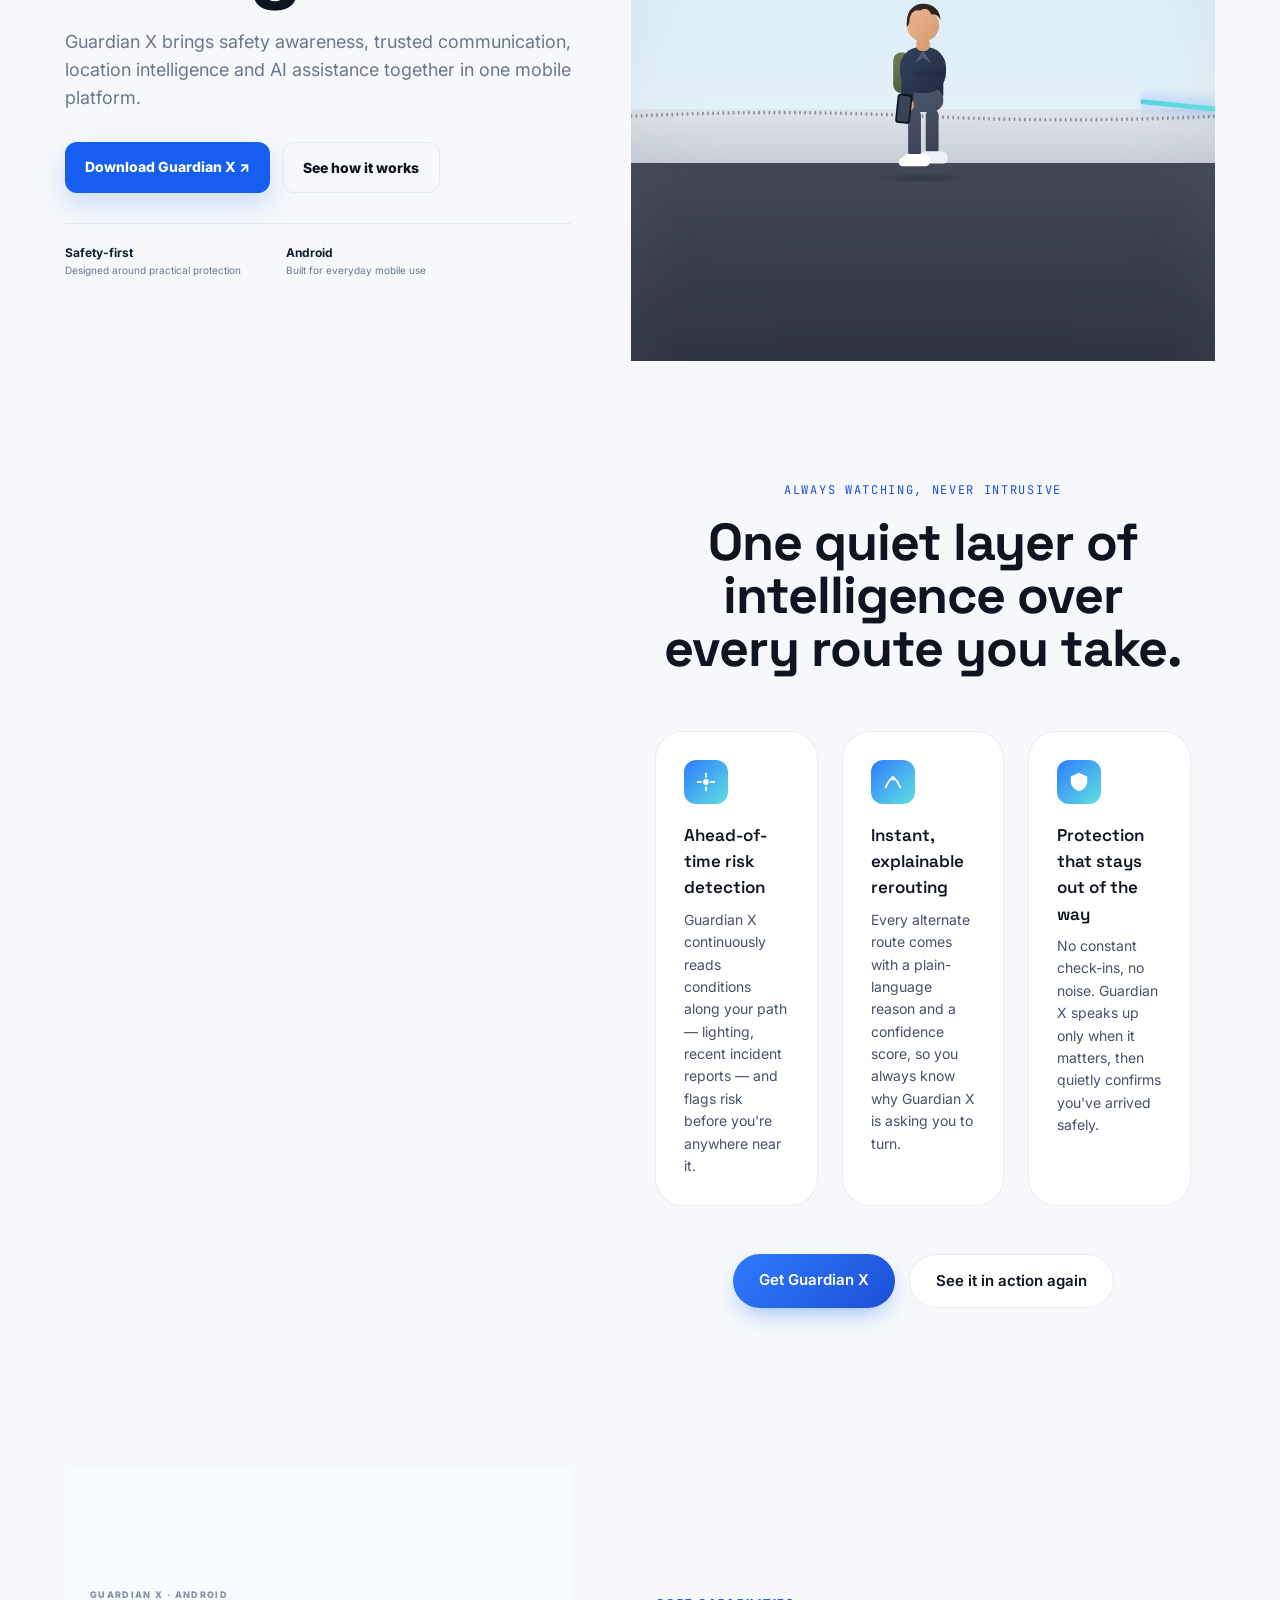
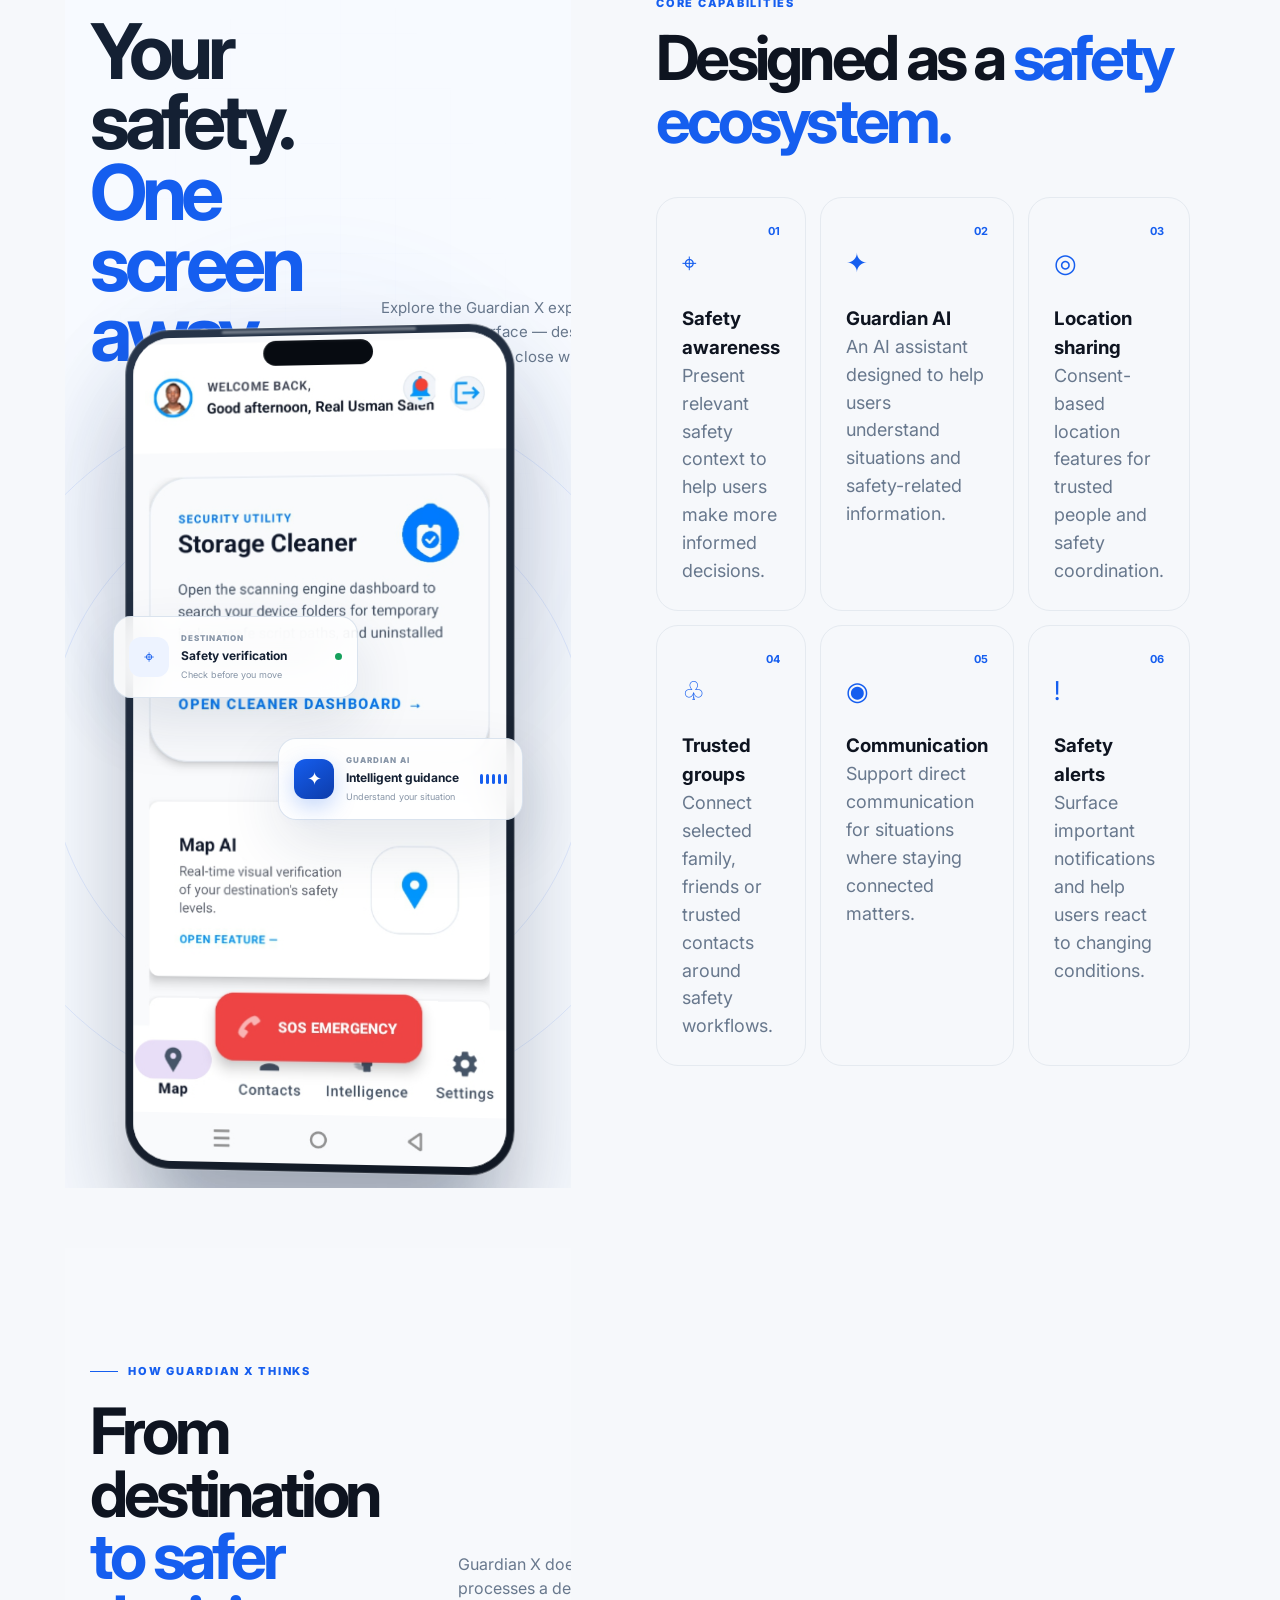
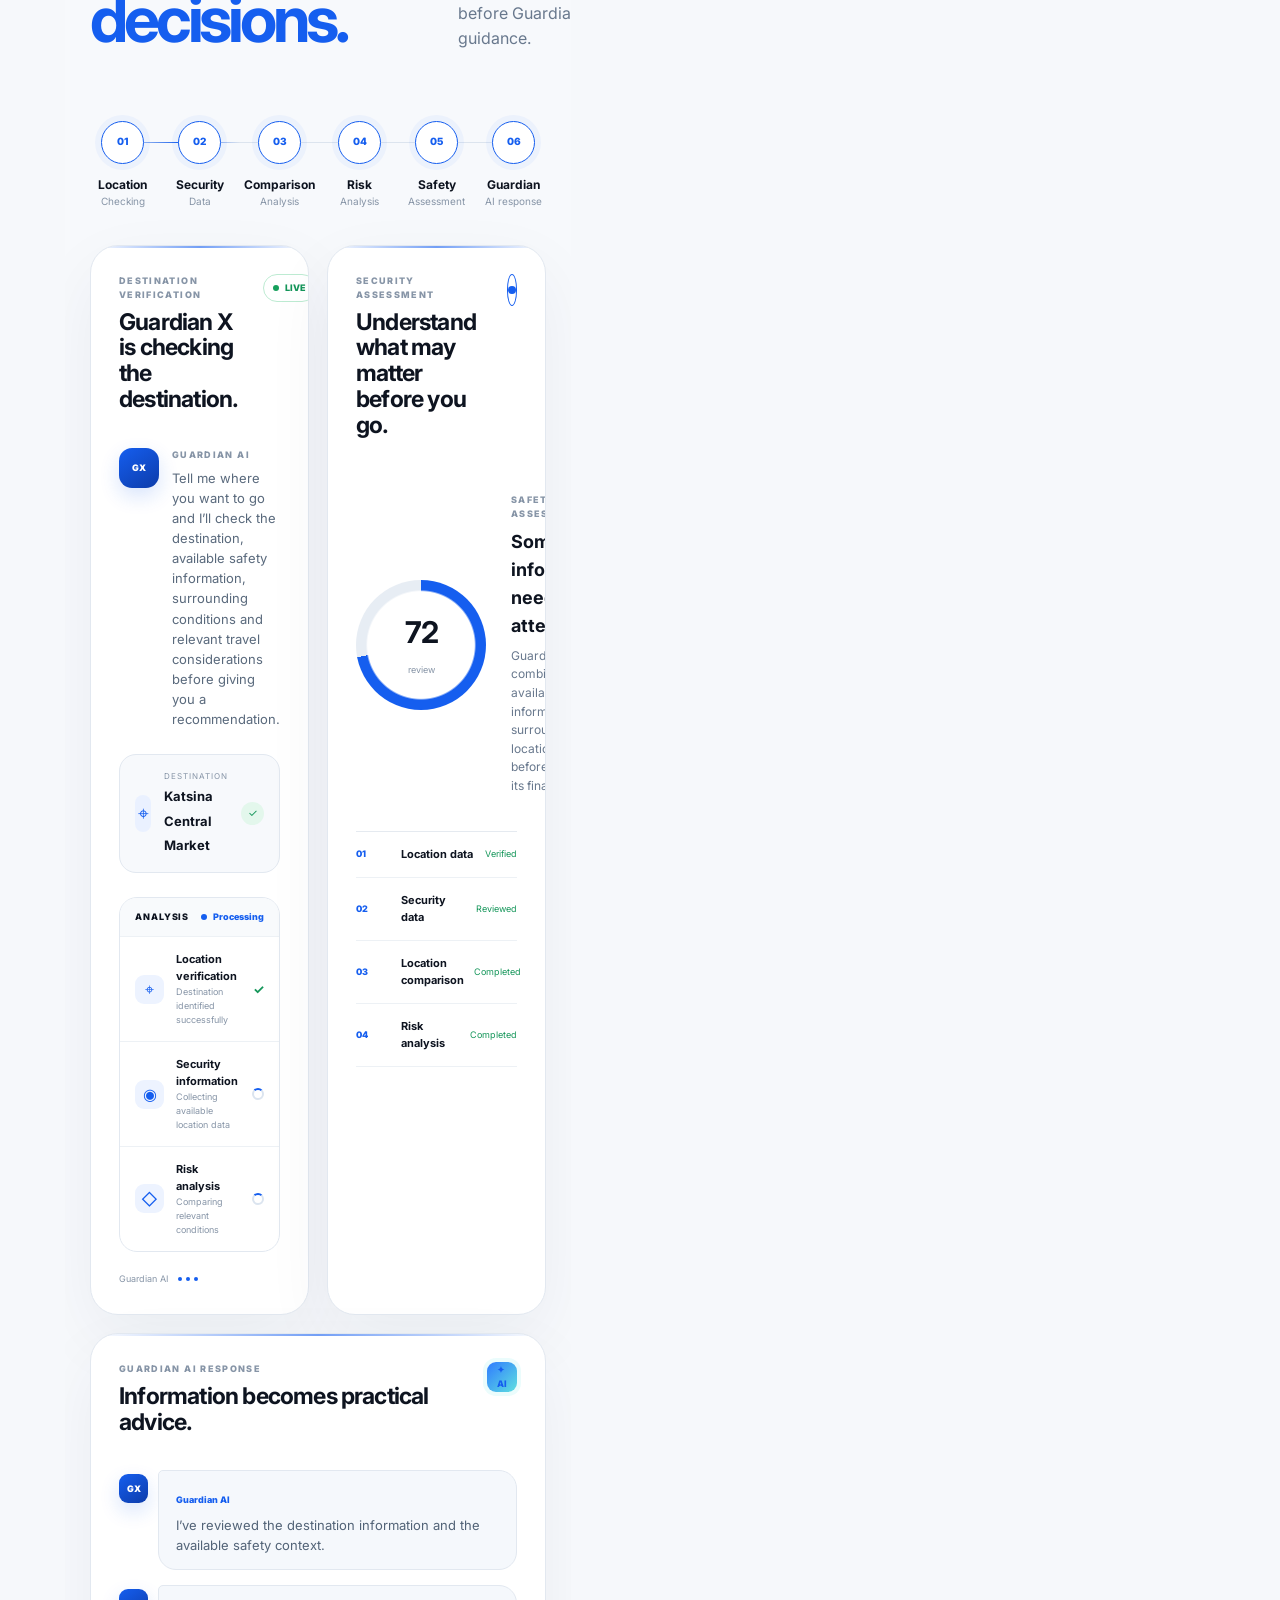
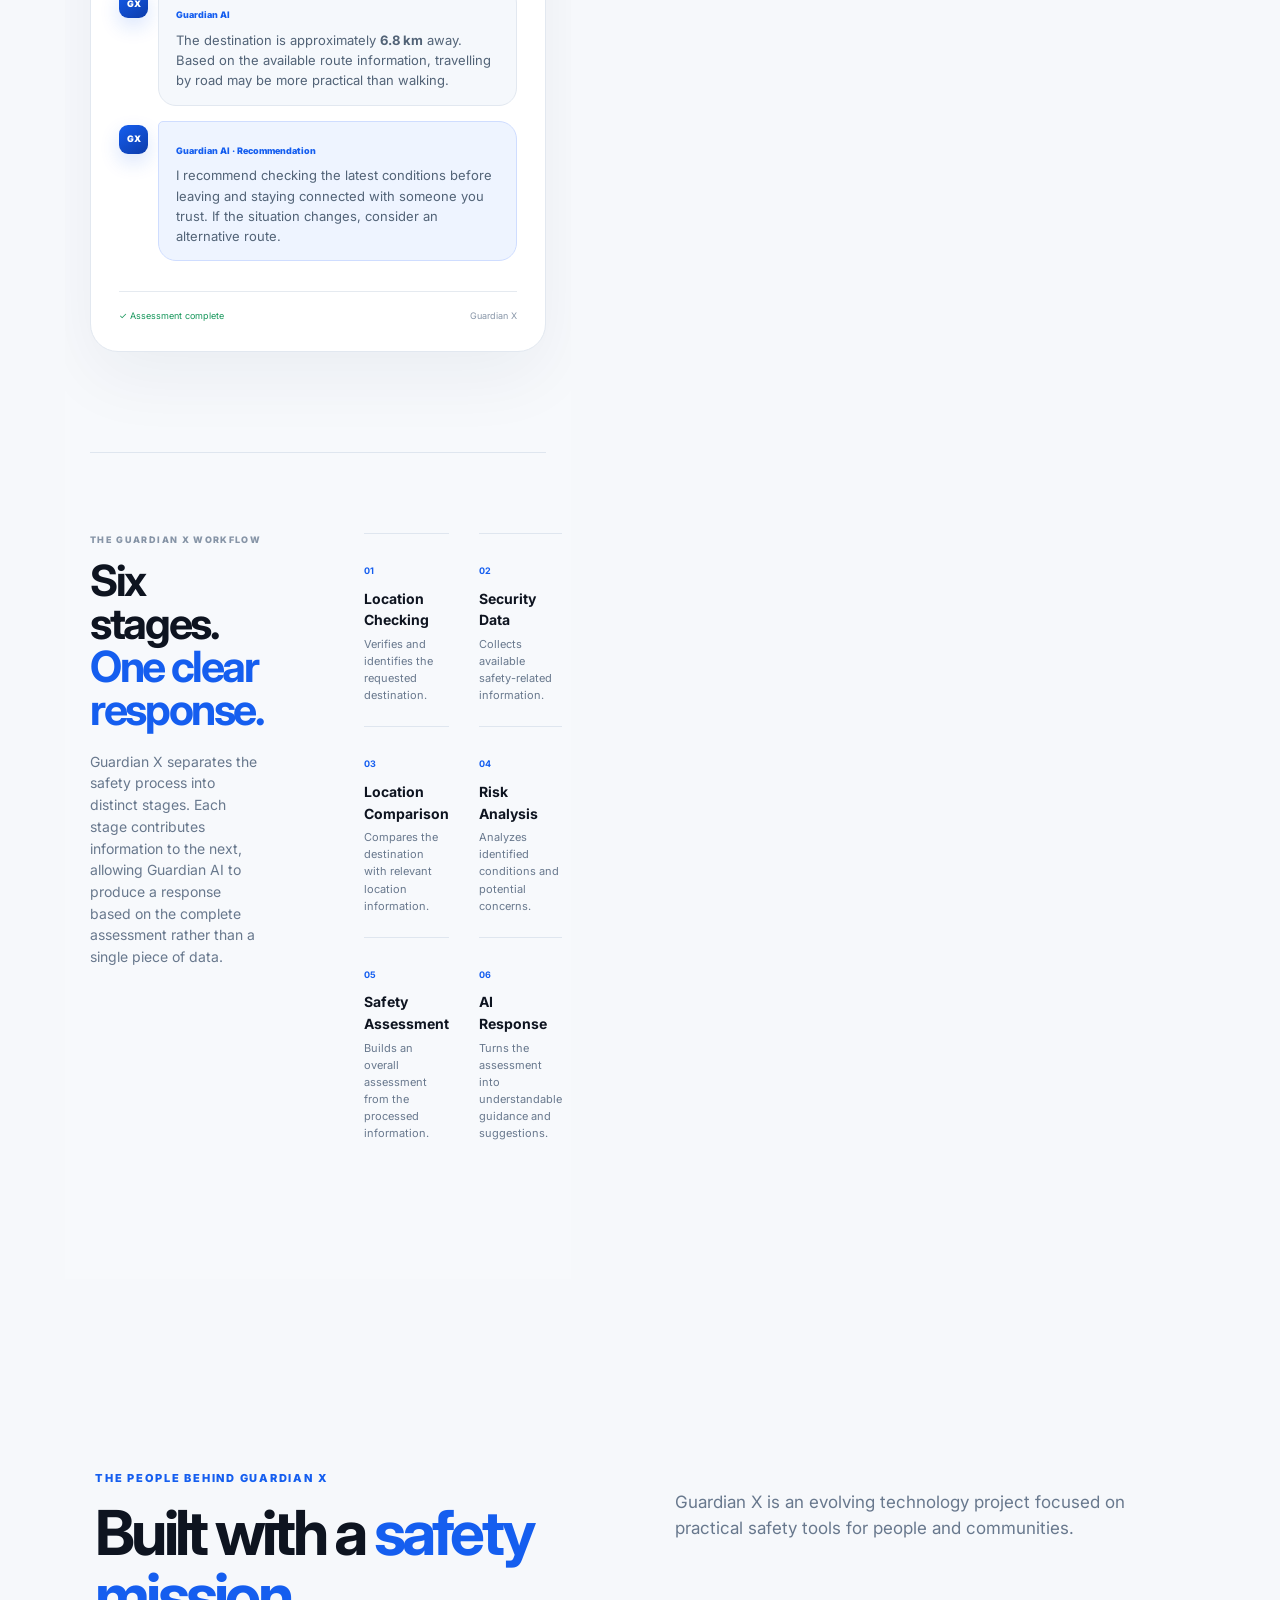
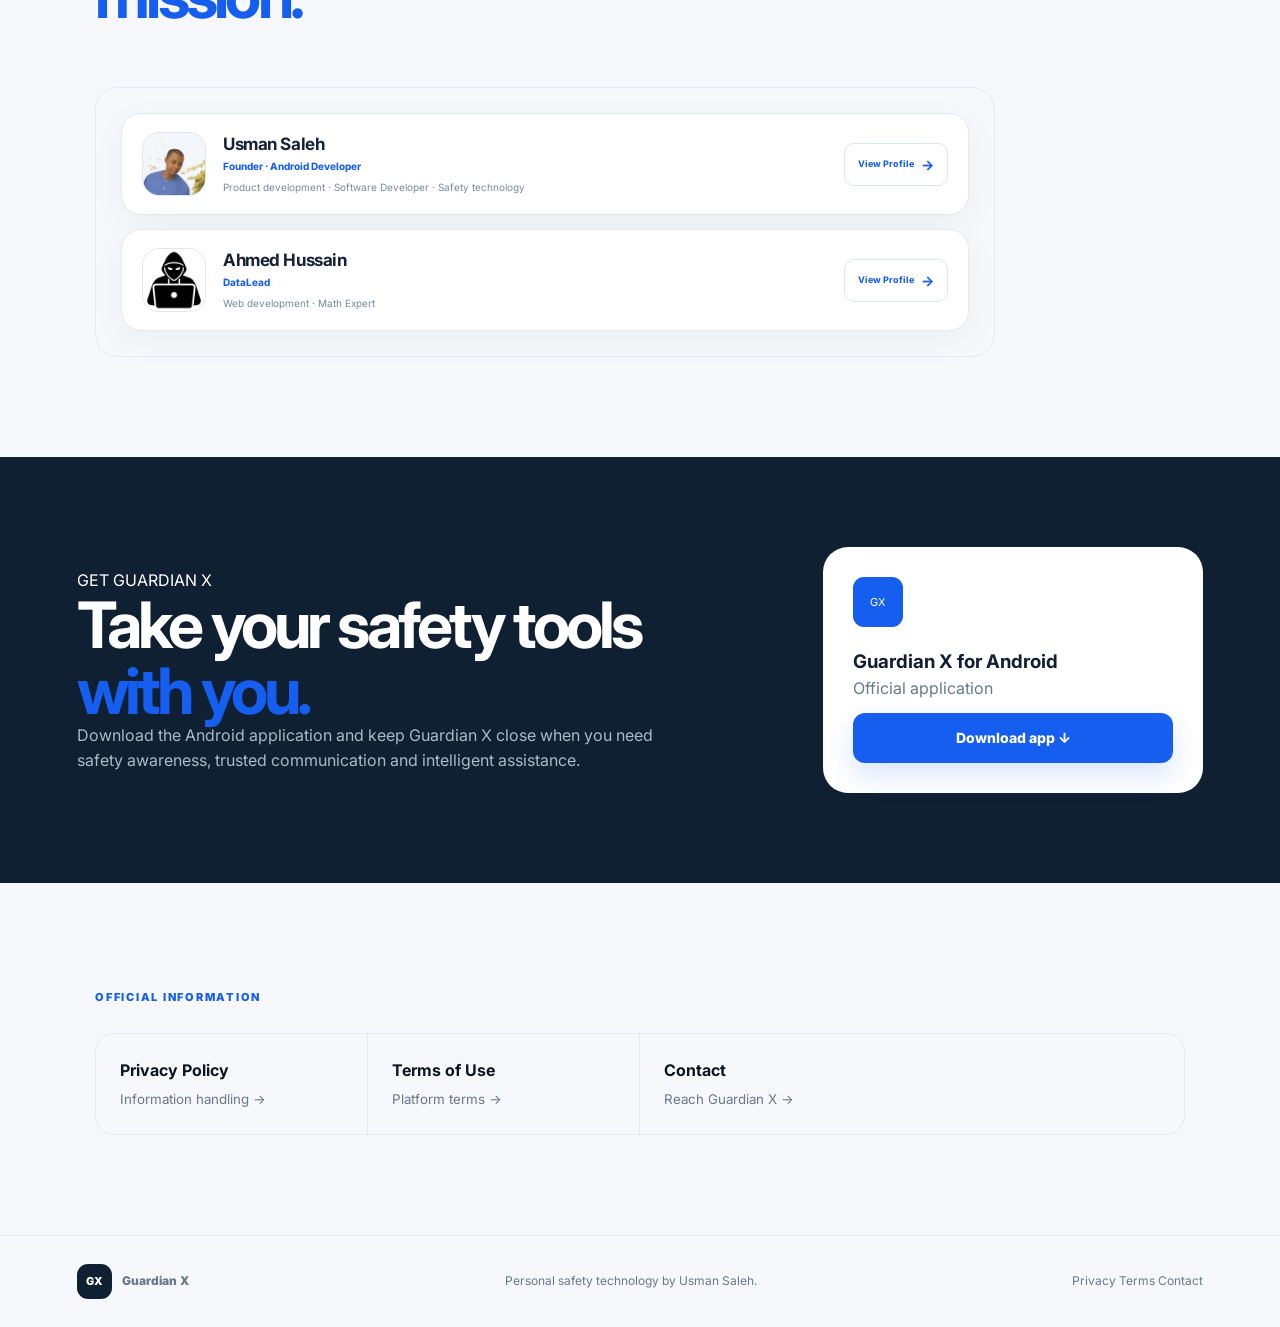
==== commit f5a54c59: "Update index.html" ====
--- a/index.html
+++ b/index.html
@@ -4,14 +4,14 @@
 
 <meta property="og:title" content="Guardian X">
 <meta property="og:description" content="AI-powered personal safety and security platform.">
-<meta property="og:image" content="https://guadianx.netlify.app/assets/logo.png">
+<meta property="og:image" content="https://guadianx.netlify.app/logo.png">
 <meta property="og:url" content="https://guadianx.netlify.app">
 <meta property="og:type" content="website">
 
 <meta name="twitter:card" content="summary_large_image">
 <meta name="twitter:title" content="Guardian X">
 <meta name="twitter:description" content="AI-powered personal safety and security platform.">
-<meta name="twitter:image" content="https://guadianx.netlify.app/assets/logo.png">	
+<meta name="twitter:image" content="https://guadianx.netlify.app/logo.png">	
 <meta charset="utf-8">
 <meta name="viewport" content="width=device-width,initial-scale=1">
 <meta name="description" content="Guardian X — intelligent personal safety technology.">
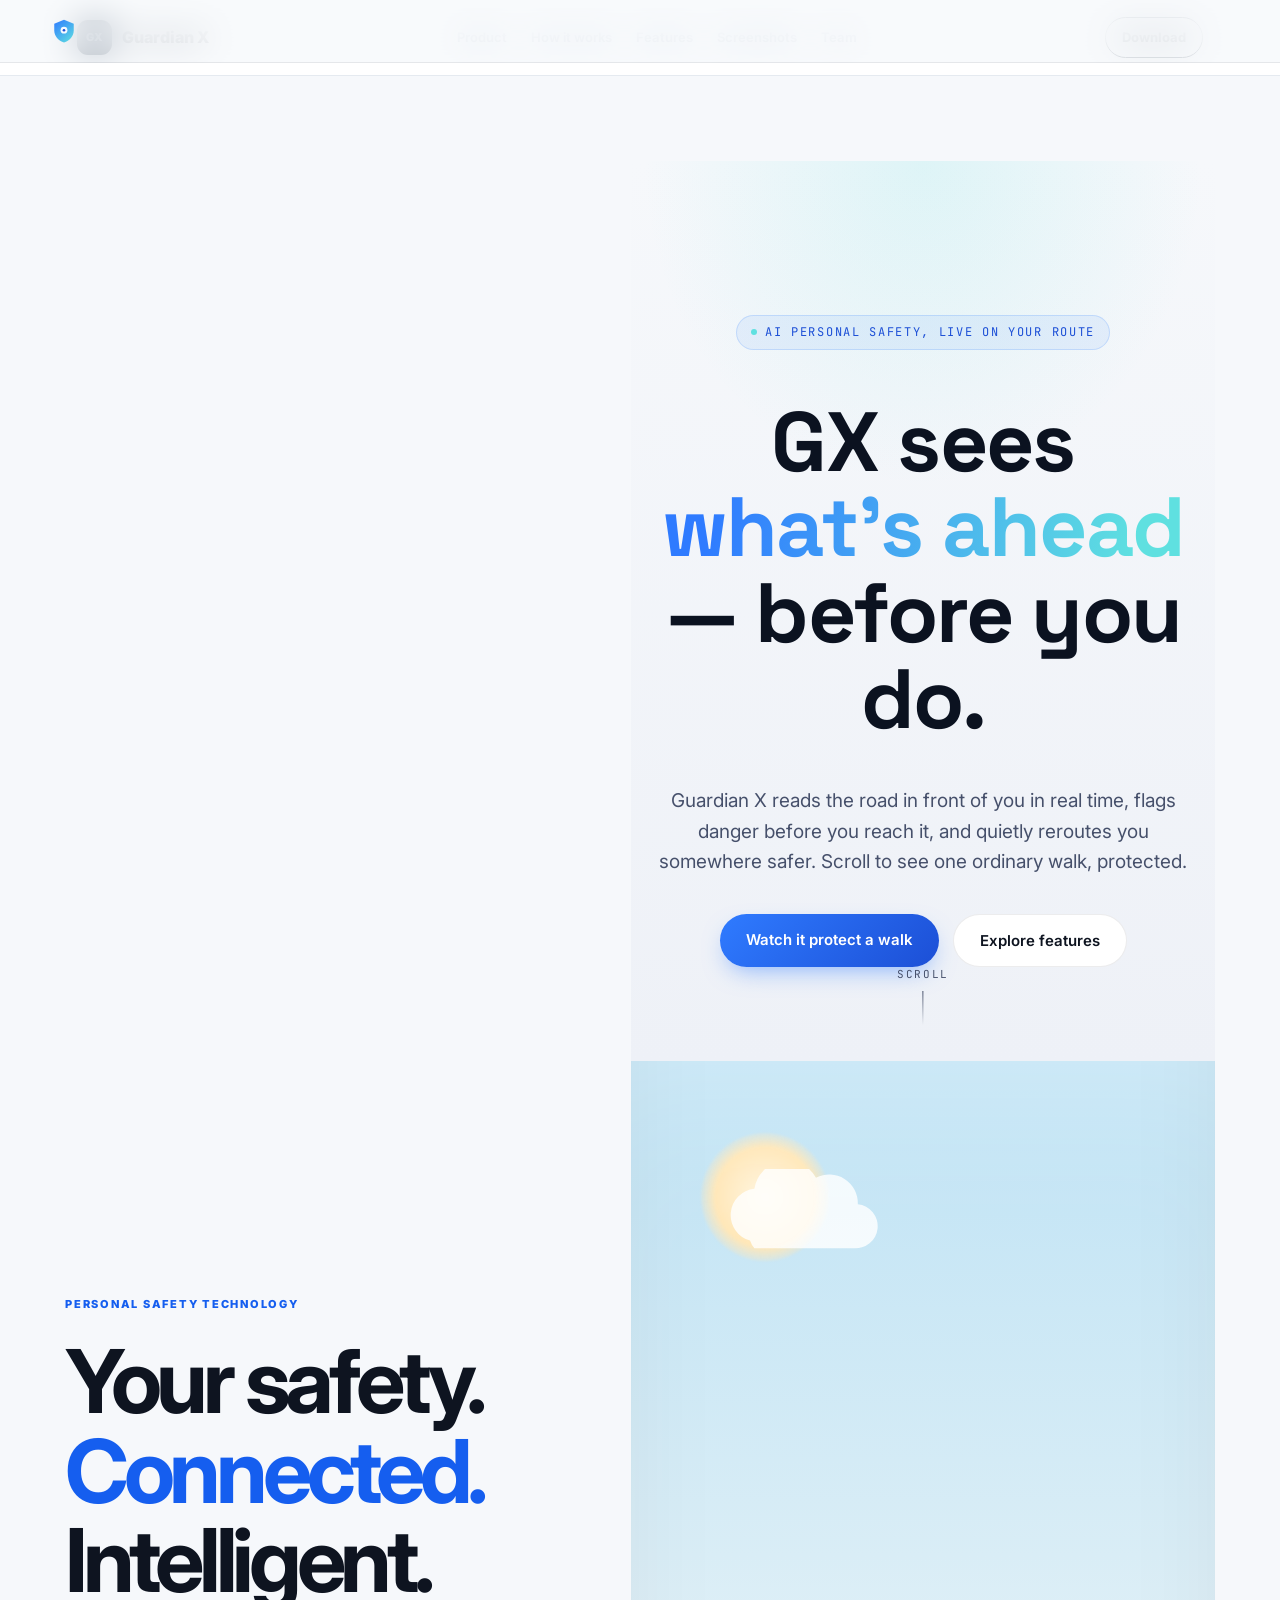
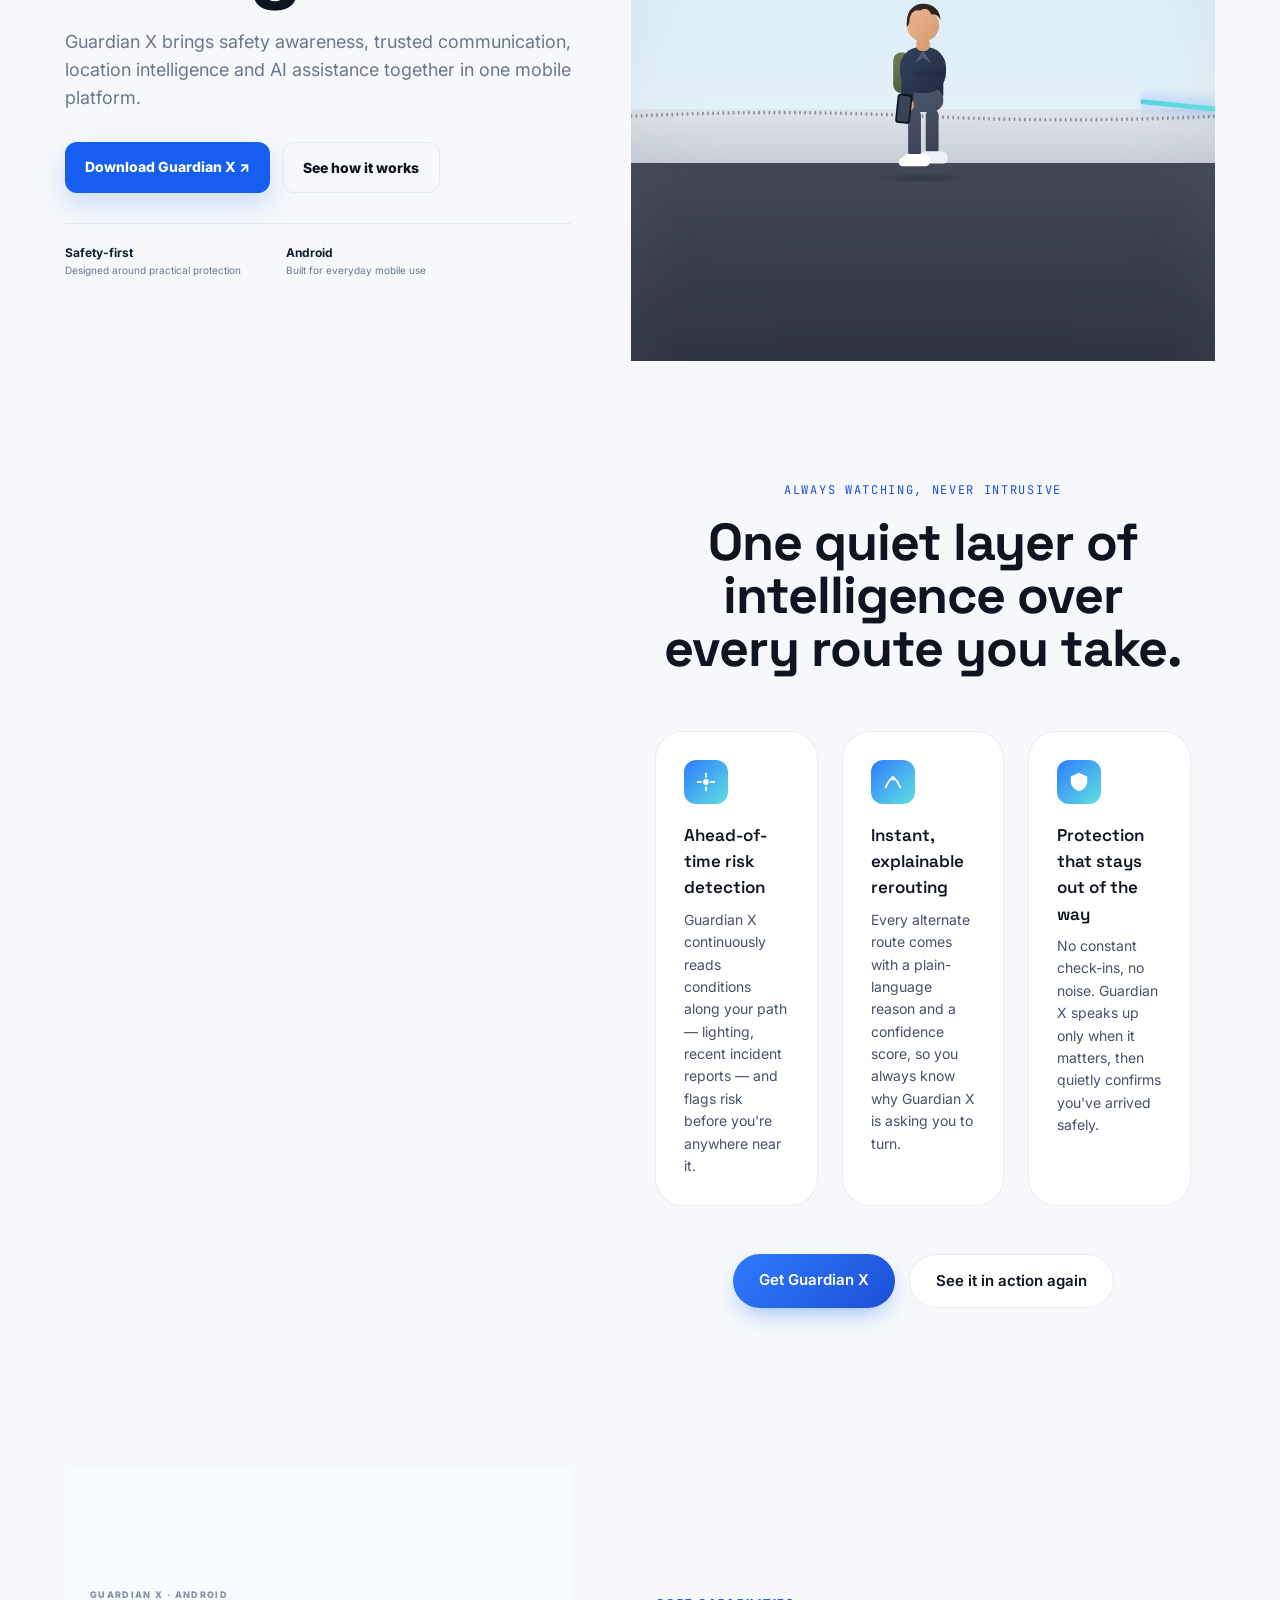
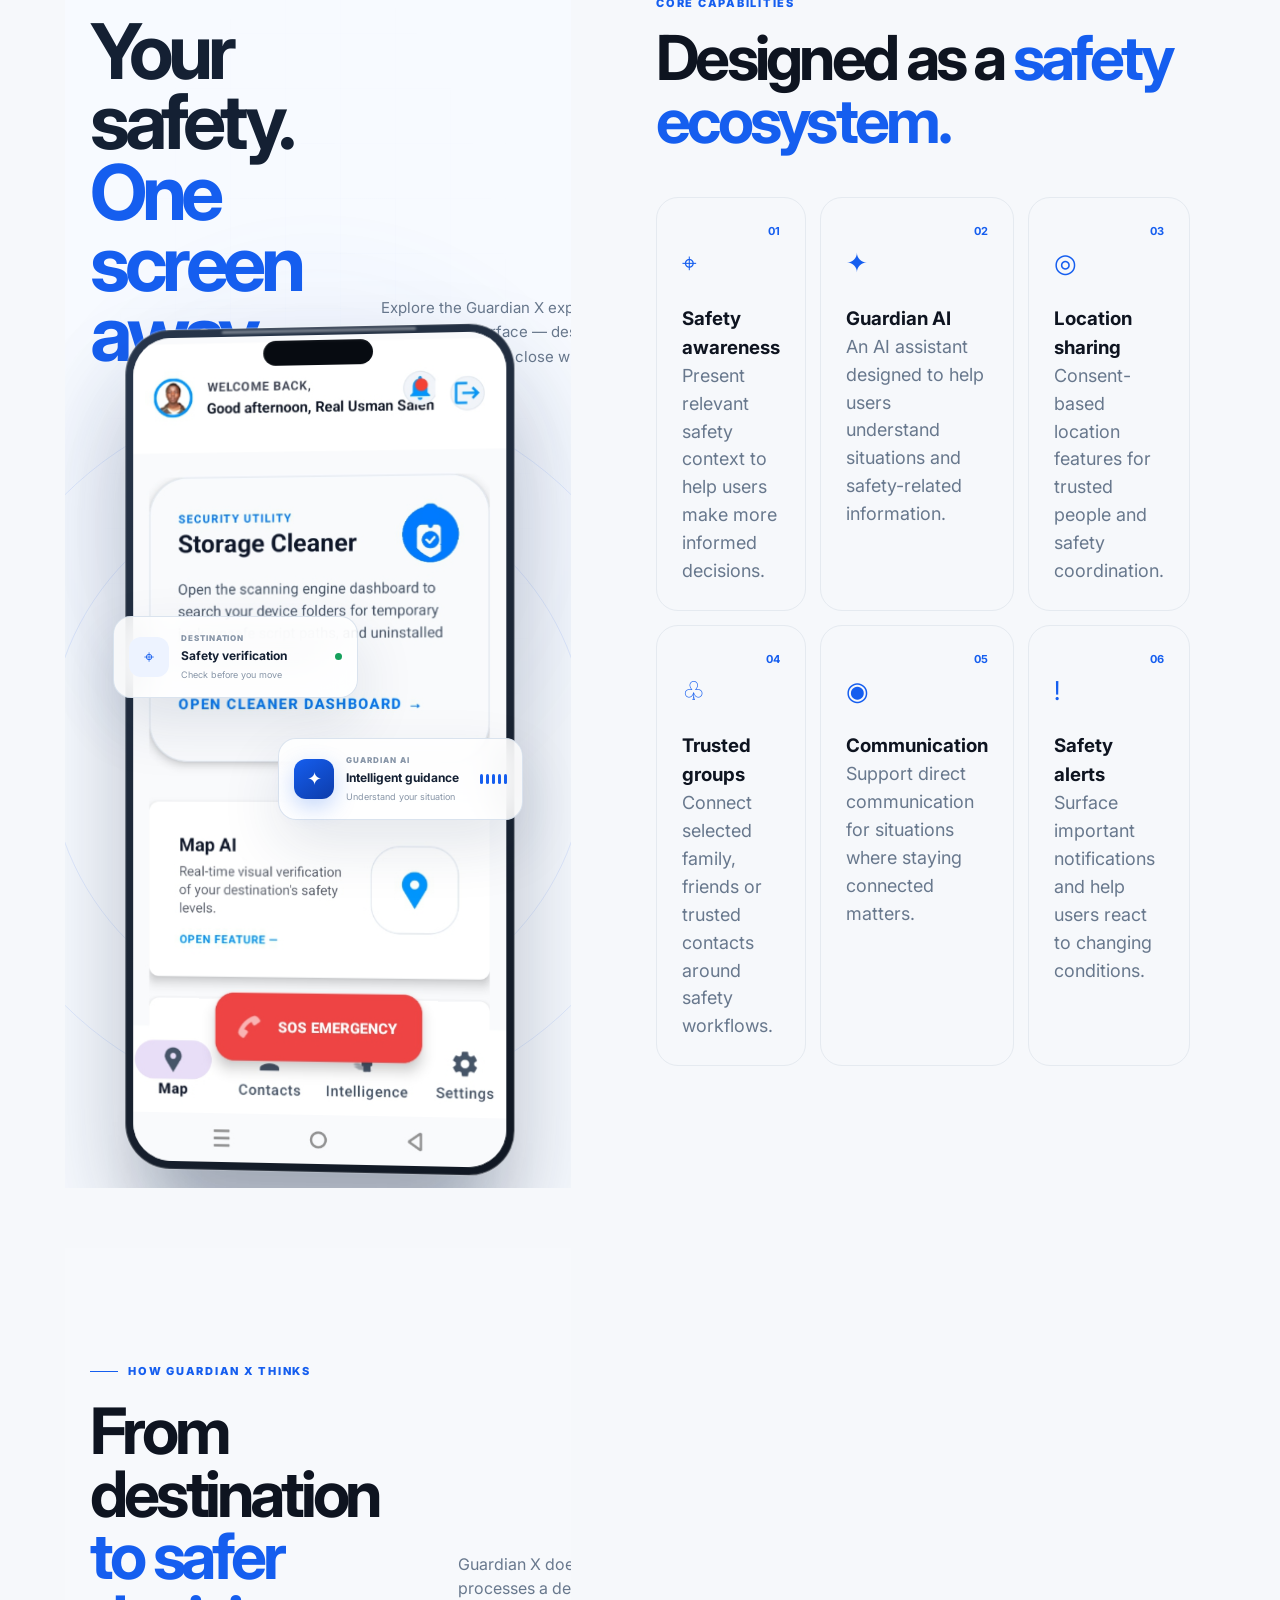
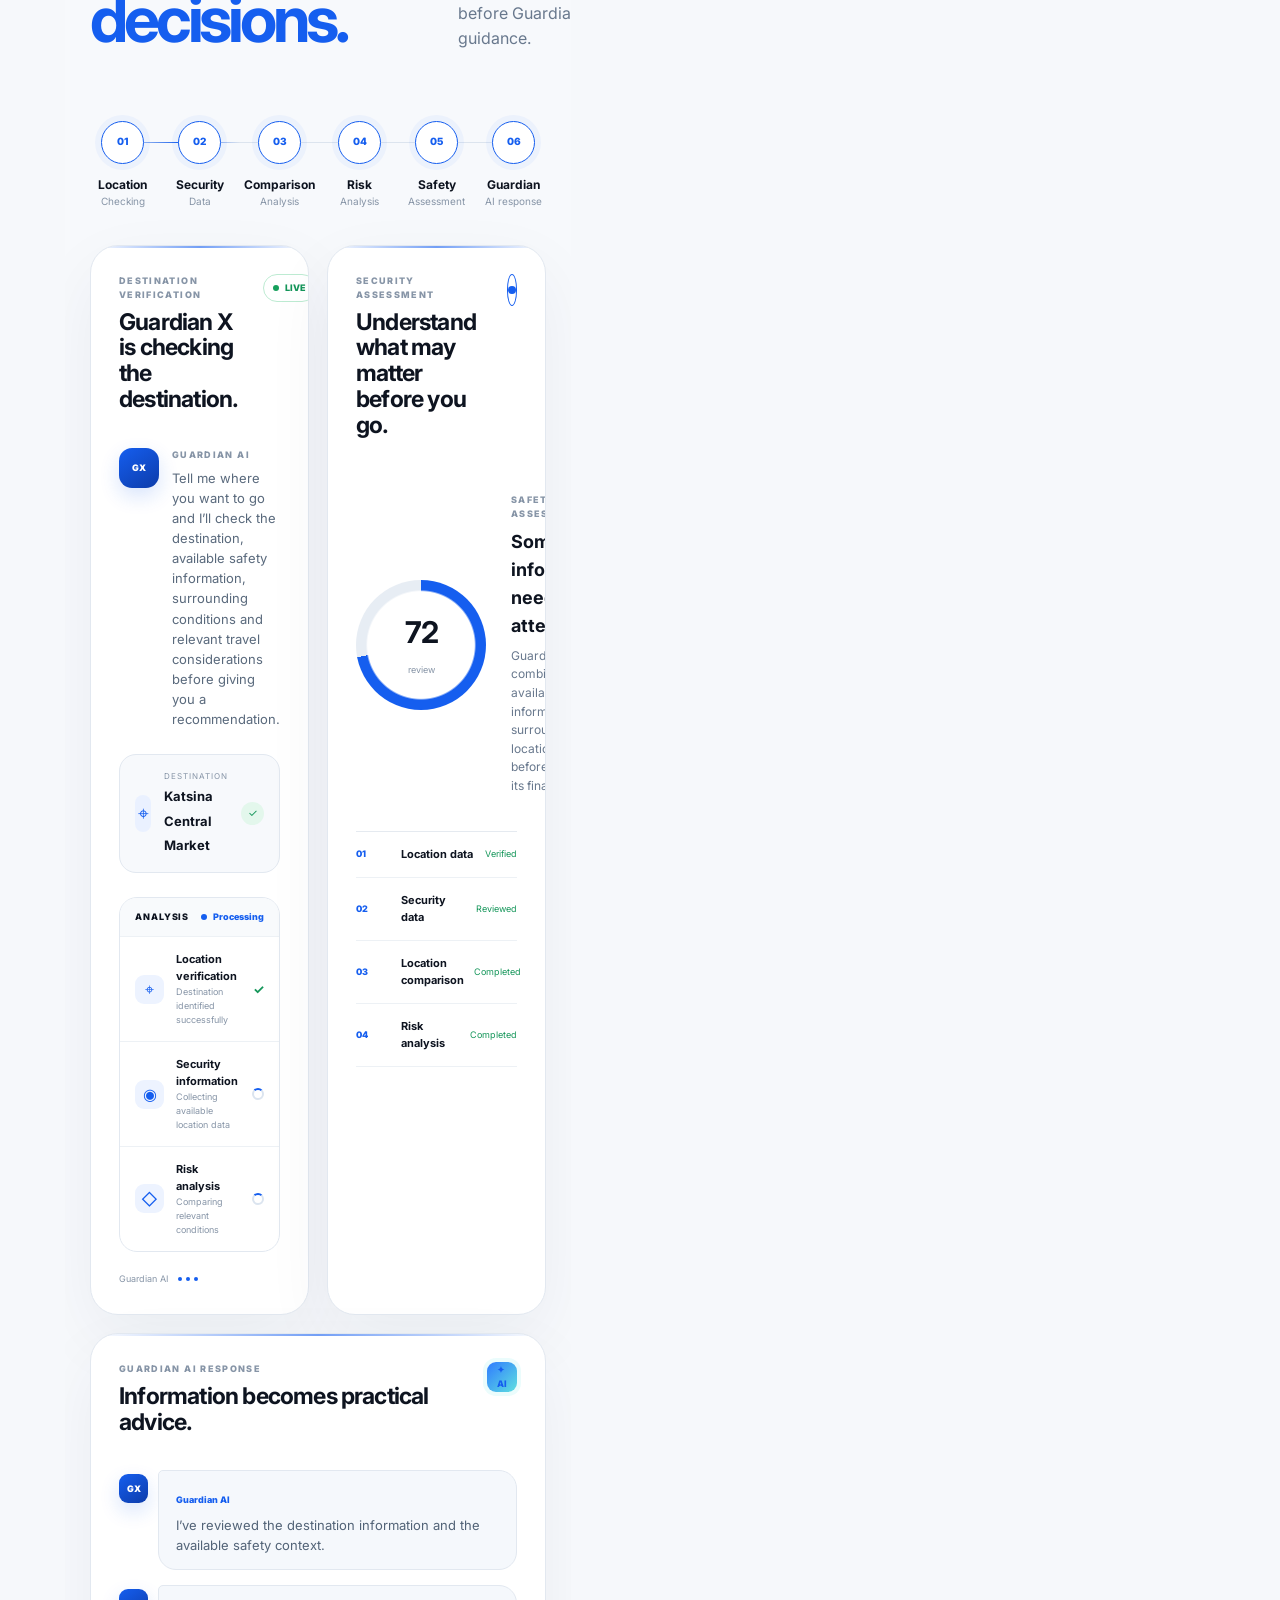
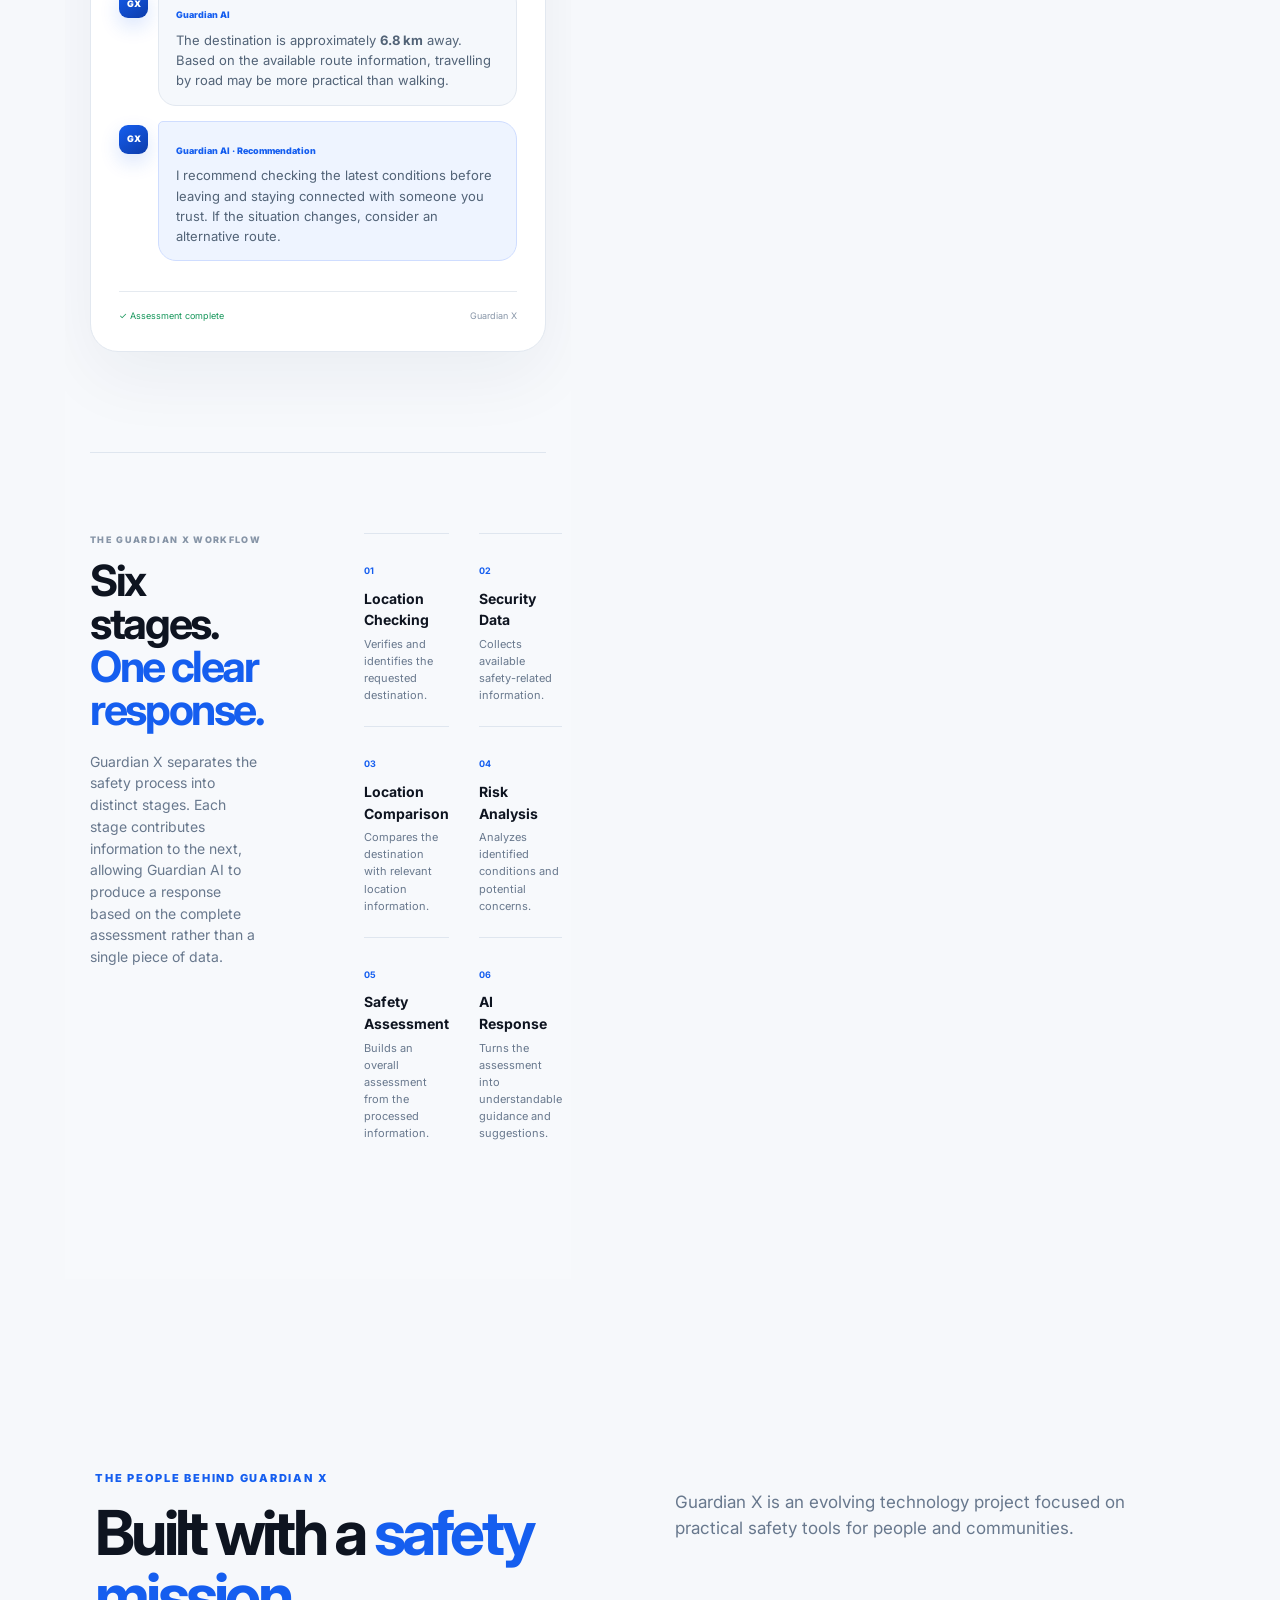
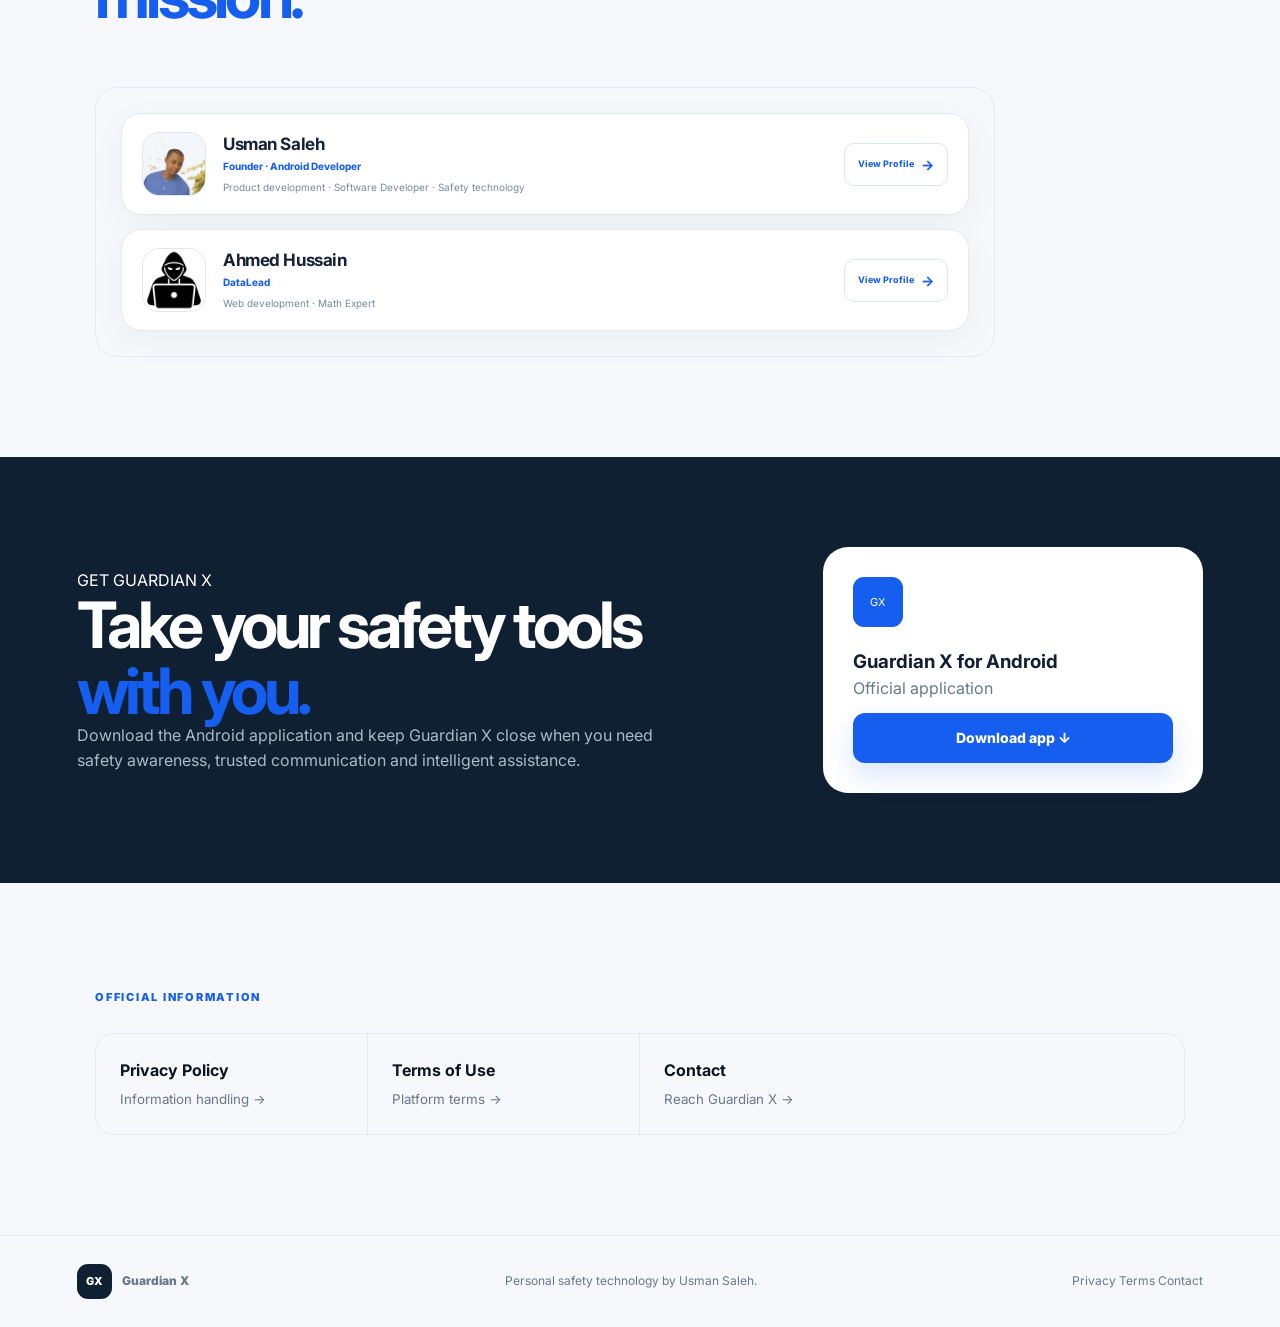
==== commit 43ec535c: "Update index.html" ====
--- a/index.html
+++ b/index.html
@@ -4,14 +4,14 @@
 
 <meta property="og:title" content="Guardian X">
 <meta property="og:description" content="AI-powered personal safety and security platform.">
-<meta property="og:image" content="https://guadianx.netlify.app/logo.png">
+<meta property="og:image" content="https://guadianx.netlify.app/assets/logo.png">
 <meta property="og:url" content="https://guadianx.netlify.app">
 <meta property="og:type" content="website">
 
 <meta name="twitter:card" content="summary_large_image">
 <meta name="twitter:title" content="Guardian X">
 <meta name="twitter:description" content="AI-powered personal safety and security platform.">
-<meta name="twitter:image" content="https://guadianx.netlify.app/logo.png">	
+<meta name="twitter:image" content="https://guadianx.netlify.app/assets/logo.png">	
 <meta charset="utf-8">
 <meta name="viewport" content="width=device-width,initial-scale=1">
 <meta name="description" content="Guardian X — intelligent personal safety technology.">
